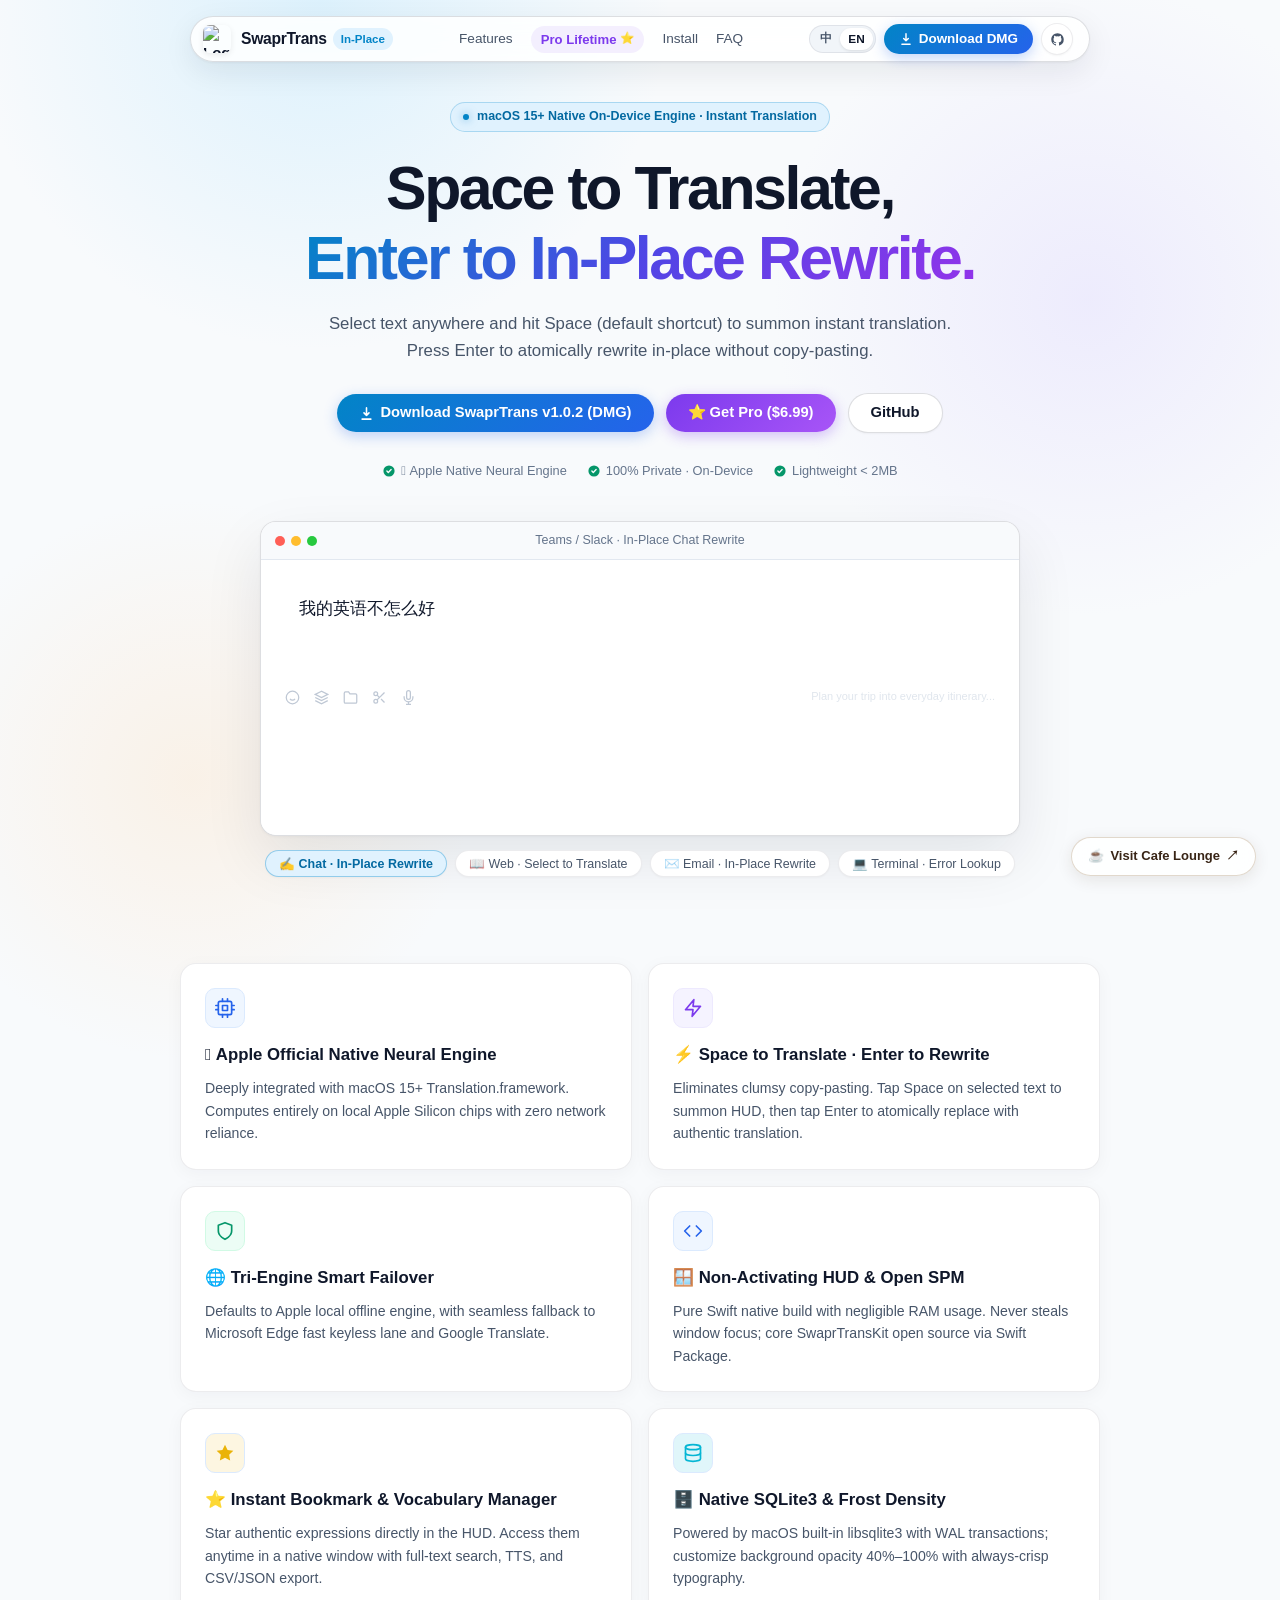
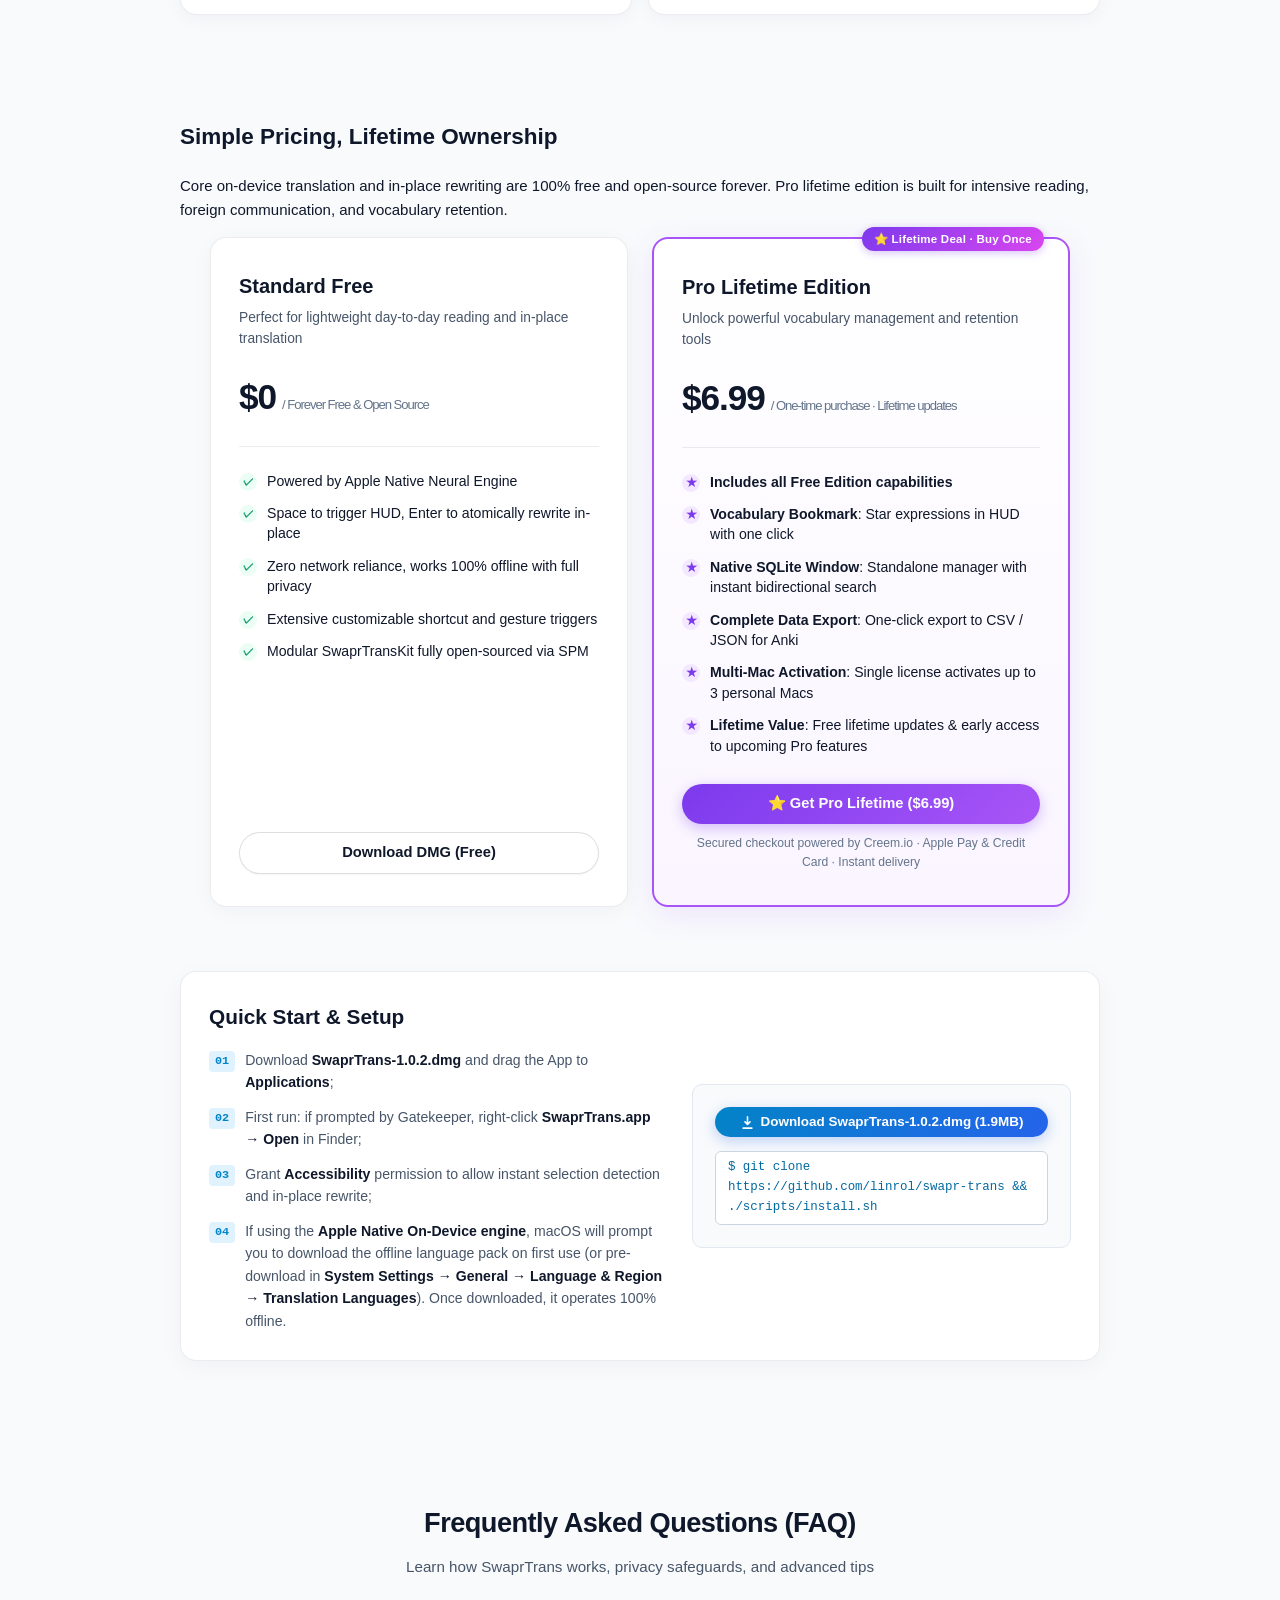
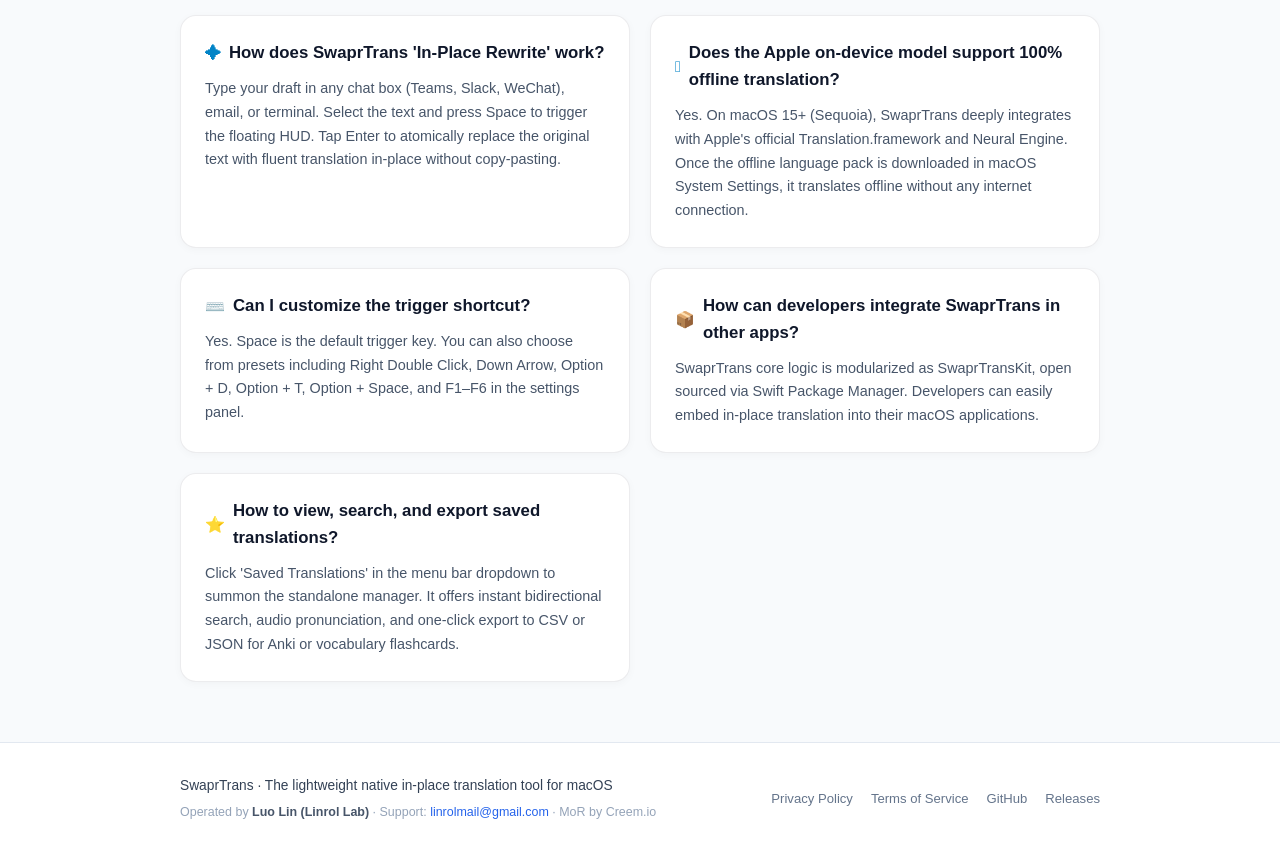
==== docs/index.html @ 71581c17 "style(docs): restore sleek minimalist footer aesthetic and cyber cafe floating pill" ====
<!DOCTYPE html>
<html lang="zh-CN">
  <head>
    <meta charset="utf-8" />
    <meta name="viewport" content="width=device-width, initial-scale=1" />
    <meta name="google-site-verification" content="xTjl_p8wWK-TfLLAKhcov5IKvJ29apF19syW5_i0G4o" />
    <title>SwaprTrans · 选词空格即翻，回车原地覆写 | macOS 极简原生端侧翻译工具</title>
    <meta
      name="description"
      content="SwaprTrans 是一款专为 macOS 打造的极简原生选词瞬译与原地覆写工具。基于 Apple 官方原生端侧模型，零网络依赖，100% 隐私安全，空格唤起轻盈浮窗，回车瞬间原地覆写，彻底告别切屏与反复复制粘贴。"
    />
    <meta
      name="keywords"
      content="macOS翻译, 划词翻译, 原地翻译, 原地覆写, 端侧模型, Apple Neural Engine, 离线翻译, Translation.framework, macOS Sequoia, 菜单栏翻译工具, Swift开源, SwaprTrans, Teams输入框翻译, Slack输入框翻译"
    />
    <meta name="author" content="linrol" />
    <meta name="robots" content="index, follow, max-image-preview:large, max-snippet:-1, max-video-preview:-1" />
    <link rel="canonical" href="https://linrol.eu.org/swapr-trans/" />
    <link rel="alternate" hreflang="zh-CN" href="https://linrol.eu.org/swapr-trans/" />
    <link rel="alternate" hreflang="en" href="https://linrol.eu.org/swapr-trans/" />
    <link rel="alternate" hreflang="x-default" href="https://linrol.eu.org/swapr-trans/" />

    <!-- Open Graph / Facebook -->
    <meta property="og:type" content="website" />
    <meta property="og:url" content="https://linrol.eu.org/swapr-trans/" />
    <meta property="og:site_name" content="SwaprTrans" />
    <meta property="og:locale" content="zh_CN" />
    <meta property="og:locale:alternate" content="en_US" />
    <meta property="og:title" content="SwaprTrans · 选词空格即翻，回车原地覆写" />
    <meta
      property="og:description"
      content="macOS 极简原生选词瞬译与原地覆写工具。基于 Apple 官方端侧神经引擎，空格唤起轻盈浮窗，回车原子级替换原文。"
    />
    <meta property="og:image" content="https://linrol.eu.org/swapr-trans/assets/app-icon.png" />
    <meta property="og:image:width" content="512" />
    <meta property="og:image:height" content="512" />
    <meta property="og:image:alt" content="SwaprTrans macOS App Icon" />

    <!-- Twitter -->
    <meta name="twitter:card" content="summary" />
    <meta name="twitter:title" content="SwaprTrans · 选词空格即翻，回车原地覆写" />
    <meta
      name="twitter:description"
      content="macOS 极简原生选词瞬译与原地覆写工具。基于 Apple 官方端侧神经引擎，空格唤起轻盈浮窗，回车原子级替换原文。"
    />
    <meta name="twitter:image" content="https://linrol.eu.org/swapr-trans/assets/app-icon.png" />

    <!-- Theme & Icons -->
    <meta name="theme-color" content="#f8fafc" />
    <link rel="icon" type="image/png" href="assets/favicon.png" />
    <link rel="apple-touch-icon" href="assets/app-icon.png" />
    <link rel="stylesheet" href="styles.css" />

    <!-- Schema.org JSON-LD (SoftwareApplication + FAQPage) -->
    <script type="application/ld+json">
    {
      "@context": "https://schema.org",
      "@graph": [
        {
          "@type": "SoftwareApplication",
          "name": "SwaprTrans",
          "url": "https://linrol.eu.org/swapr-trans/",
          "operatingSystem": "macOS 14.2+",
          "applicationCategory": "UtilitiesApplication",
          "applicationSubCategory": "Productivity",
          "downloadUrl": "https://github.com/linrol/swapr-trans/releases/latest",
          "offers": {
            "@type": "Offer",
            "price": "0",
            "priceCurrency": "USD"
          },
          "description": "macOS 极简原生选词瞬译与原地覆写工具。基于 Apple 官方原生端侧模型，零网络依赖，100% 隐私安全，空格即刻瞬译，回车原地覆写。",
          "softwareVersion": "1.0.2",
          "license": "https://opensource.org/licenses/MIT",
          "author": {
            "@type": "Person",
            "name": "Luo Lin",
            "url": "https://linrol.eu.org/swapr-trans/"
          }
        },
        {
          "@type": "WebSite",
          "name": "SwaprTrans",
          "url": "https://linrol.eu.org/swapr-trans/",
          "inLanguage": ["zh-CN", "en"]
        },
        {
          "@type": "FAQPage",
          "mainEntity": [
            {
              "@type": "Question",
              "name": "SwaprTrans 的「原地覆写」是如何工作的？",
              "acceptedAnswer": {
                "@type": "Answer",
                "text": "在任意聊天框（Teams/Slack/微信）、邮件或终端中输入文字后，划选文字并敲击空格键（默认触发键）唤起轻量翻译浮窗；确认译文后轻敲回车键，原文瞬间原子级替换为地道译文，光标与上下文完美保持，无需切屏和反复复制粘贴。"
              }
            },
            {
              "@type": "Question",
              "name": "Apple 原生端侧模型是否支持脱网离线翻译？",
              "acceptedAnswer": {
                "@type": "Answer",
                "text": "完全支持。在 macOS 15+ (Sequoia) 系统中，SwaprTrans 深度集成了 Apple 官方 Translation.framework 与 Neural Engine 神经引擎。在系统设置中下载本地离线语言包后，完全断网即可秒速离线推理，100% 隐私安全，机密沟通绝不上云。"
              }
            },
            {
              "@type": "Question",
              "name": "是否支持修改默认快捷键？",
              "acceptedAnswer": {
                "@type": "Answer",
                "text": "支持。默认触发快捷键为空格键（Space），同时在设置面板中预设了右键双击、方向键向下、Option + D、Option + T、Option + Space、F1 ~ F6 等多种高效手势与组合键，用户可按个人习惯自由选择。"
              }
            },
            {
              "@type": "Question",
              "name": "第三方开发者如何集成 SwaprTrans？",
              "acceptedAnswer": {
                "@type": "Answer",
                "text": "SwaprTrans 的核心能力已拆解封装为 SwaprTransKit，作为 Swift Package (SPM) 完全开源。开发者只需在 Package.swift 中引入依赖，即可在自己的 macOS 原生 App 中开箱即用集成划词瞬译与原地覆写能力。"
              }
            }
          ]
        }
      ]
    }
    </script>
  </head>
  <body>
    <div class="ambient" aria-hidden="true"></div>

    <!-- Floating Pill Navbar -->
    <header class="nav-wrap">
      <nav class="nav-pill" aria-label="Main Navigation">
        <a class="brand" href="#top" aria-label="SwaprTrans">
          <img src="assets/app-icon.svg" width="28" height="28" alt="Logo" />
          <span class="brand-text">
            <span class="brand-title">SwaprTrans</span>
            <span class="brand-badge" data-i18n="brandBadge">原地瞬译</span>
          </span>
        </a>

        <div class="nav-links">
          <a href="#features" data-i18n="navFeatures">特性</a>
          <a href="#pricing" class="nav-link-pro">
            <span data-i18n="navPro">Pro 终身版</span>
            <span class="pro-tag">⭐️</span>
          </a>
          <a href="#install" data-i18n="navInstall">安装</a>
          <a href="#faq" data-i18n="navFaq">常见问题</a>
        </div>

        <div class="nav-actions">
          <div class="lang-switch" role="group" aria-label="Language">
            <button type="button" data-set-lang="zh" aria-pressed="true">中</button>
            <button type="button" data-set-lang="en" aria-pressed="false">EN</button>
          </div>

          <a
            class="btn btn-primary"
            href="https://github.com/linrol/swapr-trans/releases/download/v1.0.2/SwaprTrans-1.0.2.dmg"
          >
            <svg width="14" height="14" viewBox="0 0 24 24" fill="none" stroke="currentColor" stroke-width="2.5" stroke-linecap="round" stroke-linejoin="round">
              <path d="M12 3v12m0 0-4-4m4 4 4-4M5 21h14" />
            </svg>
            <span data-i18n="ctaDownload">下载 DMG</span>
          </a>

          <a
            class="btn btn-icon"
            href="https://github.com/linrol/swapr-trans"
            target="_blank"
            rel="noopener noreferrer"
            aria-label="GitHub"
          >
            <svg width="15" height="15" viewBox="0 0 24 24" fill="currentColor">
              <path d="M12 2C6.477 2 2 6.484 2 12.017c0 4.425 2.865 8.18 6.839 9.504.5.092.682-.217.682-.483 0-.237-.008-.868-.013-1.703-2.782.605-3.369-1.343-3.369-1.343-.454-1.158-1.11-1.466-1.11-1.466-.908-.62.069-.608.069-.608 1.003.07 1.531 1.032 1.531 1.032.892 1.53 2.341 1.088 2.91.832.092-.647.35-1.088.636-1.338-2.22-.253-4.555-1.113-4.555-4.951 0-1.093.39-1.988 1.029-2.688-.103-.253-.446-1.272.098-2.65 0 0 .84-.27 2.75 1.026A9.564 9.564 0 0 1 12 6.844a9.59 9.59 0 0 1 2.504.337c1.909-1.296 2.747-1.027 2.747-1.027.546 1.379.202 2.398.1 2.651.64.7 1.028 1.595 1.028 2.688 0 3.848-2.339 4.695-4.566 4.943.359.309.678.92.678 1.855 0 1.338-.012 2.419-.012 2.747 0 .268.18.58.688.482A10.02 10.02 0 0 0 22 12.017C22 6.484 17.523 2 12 2z" />
            </svg>
          </a>
        </div>
      </nav>
    </header>

    <main id="main">
      <!-- Hero Section -->
      <section id="top" class="hero">
        <div class="container">
          <div class="eyebrow-pill">
            <span class="dot"></span>
            <span data-i18n="eyebrow">macOS 15+ 官方端侧驱动 · 选词瞬译</span>
          </div>

          <h1>
            <span data-i18n="heroTitle1">选词空格即翻，</span><br />
            <span class="gradient" data-i18n="heroTitle2">回车原地覆写。</span>
          </h1>

          <p class="hero-sub" data-i18n="heroSub">
            在任意聊天框、浏览器或输入区域中划选文字，敲击空格键（默认触发键）瞬起轻盈浮窗；按下回车键，原文原子级蜕变为地道译文！
          </p>

          <div class="hero-actions">
            <a
              class="btn btn-primary"
              href="https://github.com/linrol/swapr-trans/releases/download/v1.0.2/SwaprTrans-1.0.2.dmg"
            >
              <svg width="15" height="15" viewBox="0 0 24 24" fill="none" stroke="currentColor" stroke-width="2.5" stroke-linecap="round" stroke-linejoin="round">
                <path d="M12 3v12m0 0-4-4m4 4 4-4M5 21h14" />
              </svg>
              <span data-i18n="ctaDownloadHero">下载 SwaprTrans v1.0.2 (DMG)</span>
            </a>
            <a
              class="btn btn-pro"
              href="https://www.creem.io/payment/prod_4DbzRAS3zGQqIxCufT244M"
              target="_blank"
              rel="noopener noreferrer"
            >
              <span data-i18n="ctaPro">⭐️ 获取 Pro 终身版 ($6.99)</span>
            </a>
            <a
              class="btn btn-secondary"
              href="https://github.com/linrol/swapr-trans"
              target="_blank"
              rel="noopener noreferrer"
            >
              GitHub
            </a>
          </div>

          <div class="hero-meta">
            <span>
              <svg width="14" height="14" viewBox="0 0 20 20" fill="currentColor">
                <path fill-rule="evenodd" d="M10 18a8 8 0 100-16 8 8 0 000 16zm3.707-9.293a1 1 0 00-1.414-1.414L9 10.586 7.707 9.293a1 1 0 00-1.414 1.414l2 2a1 1 0 001.414 0l4-4z" clip-rule="evenodd" />
              </svg>
              <span data-i18n="metaChip"> Apple 原生神经引擎</span>
            </span>
            <span>
              <svg width="14" height="14" viewBox="0 0 20 20" fill="currentColor">
                <path fill-rule="evenodd" d="M10 18a8 8 0 100-16 8 8 0 000 16zm3.707-9.293a1 1 0 00-1.414-1.414L9 10.586 7.707 9.293a1 1 0 00-1.414 1.414l2 2a1 1 0 001.414 0l4-4z" clip-rule="evenodd" />
              </svg>
              <span data-i18n="metaPrivacy">100% 隐私·不上云</span>
            </span>
            <span>
              <svg width="14" height="14" viewBox="0 0 20 20" fill="currentColor">
                <path fill-rule="evenodd" d="M10 18a8 8 0 100-16 8 8 0 000 16zm3.707-9.293a1 1 0 00-1.414-1.414L9 10.586 7.707 9.293a1 1 0 00-1.414 1.414l2 2a1 1 0 001.414 0l4-4z" clip-rule="evenodd" />
              </svg>
              <span data-i18n="metaWeight">轻量 &lt; 2MB</span>
            </span>
          </div>

          <!-- Interactive macOS Live Demo Box -->
          <div id="demo-card" class="demo-card theme-chat">
            <div class="demo-bar">
              <div class="demo-dots">
                <span class="demo-dot red"></span>
                <span class="demo-dot yellow"></span>
                <span class="demo-dot green"></span>
              </div>
              <div class="demo-title" id="demo-bar-title-wrap">
                <span id="demo-window-title" data-i18n="demoTitle">Teams / Slack · 输入框原地覆写体验</span>
              </div>
              <!-- Safari Address Bar (visible in browser mode) -->
              <div class="demo-browser-bar" id="demo-browser-bar" style="display: none;">
                <svg width="12" height="12" viewBox="0 0 24 24" fill="none" stroke="currentColor" stroke-width="2.5"><rect x="3" y="11" width="18" height="11" rx="2" ry="2"></rect><path d="M7 11V7a5 5 0 0 1 10 0v4"></path></svg>
                <span id="browser-url-text">developer.apple.com/documentation/translation</span>
              </div>
            </div>
            <div class="demo-body" id="demo-body">
              <div class="input-surface" id="input-surface">
                <span id="terminal-prompt" class="terminal-prompt" style="display: none;">linrol@iMac ~ % </span>
                <span id="text-stream" class="text-stream">我的英语不怎么好</span><span class="caret" id="demo-caret"></span>
              </div>

              <!-- Editor bottom toolbar mimic (chat & email mode) -->
              <div class="editor-fake-toolbar" id="editor-fake-toolbar">
                <svg viewBox="0 0 24 24" fill="none" stroke="currentColor" stroke-width="2"><circle cx="12" cy="12" r="10"></circle><path d="M8 14s1.5 2 4 2 4-2 4-2"></path><line x1="9" y1="9" x2="9.01" y2="9"></line><line x1="15" y1="9" x2="15.01" y2="9"></line></svg>
                <svg viewBox="0 0 24 24" fill="none" stroke="currentColor" stroke-width="2"><polygon points="12 2 2 7 12 12 22 7 12 2"></polygon><polyline points="2 17 12 22 22 17"></polyline><polyline points="2 12 12 17 22 12"></polyline></svg>
                <svg viewBox="0 0 24 24" fill="none" stroke="currentColor" stroke-width="2"><path d="M22 19a2 2 0 0 1-2 2H4a2 2 0 0 1-2-2V5a2 2 0 0 1 2-2h5l2 3h9a2 2 0 0 1 2 2z"></path></svg>
                <svg viewBox="0 0 24 24" fill="none" stroke="currentColor" stroke-width="2"><circle cx="6" cy="6" r="3"></circle><circle cx="6" cy="18" r="3"></circle><line x1="20" y1="4" x2="8.12" y2="15.88"></line><line x1="14.47" y1="14.48" x2="20" y2="20"></line><line x1="8.12" y1="8.12" x2="12" y2="12"></line></svg>
                <svg viewBox="0 0 24 24" fill="none" stroke="currentColor" stroke-width="2"><path d="M12 1a3 3 0 0 0-3 3v8a3 3 0 0 0 6 0V4a3 3 0 0 0-3-3z"></path><path d="M19 10v2a7 7 0 0 1-14 0v-2"></path><line x1="12" y1="19" x2="12" y2="23"></line><line x1="8" y1="23" x2="16" y2="23"></line></svg>
                <span data-i18n="editorPlaceholder" style="font-size: 11px; margin-left: auto; color: #cbd5e1;">把想去的地方排进每天的行程...</span>
              </div>

              <!-- Terminal bottom status bar (terminal mode) -->
              <div class="terminal-fake-statusbar" id="terminal-fake-statusbar" style="display: none;">
                <span>zsh 5.9 (x86_64 / arm64)</span>
                <span style="margin-left: auto;">UTF-8 · macOS</span>
              </div>

              <!-- Real Pixel-Matched SwaprTrans HUD -->
              <div id="swapr-hud" class="swapr-hud">
                <div class="hud-header">
                  <div class="hud-direction-pill">
                    <svg class="hud-book-icon" viewBox="0 0 24 24" fill="currentColor">
                      <path d="M4 19.5v-15A2.5 2.5 0 0 1 6.5 2H20v20H6.5a2.5 2.5 0 0 1-2.5-2.5Z"></path>
                      <path d="M6 6h10M6 10h10" stroke="#fff" stroke-width="1.5"></path>
                    </svg>
                    <span id="hud-dir-text">ZH → EN</span>
                    <svg class="hud-swap-arrows" viewBox="0 0 24 24" fill="none" stroke="currentColor" stroke-width="2.5">
                      <path d="m7 16-4-4m0 0 4-4m-4 4h18m-4 4 4-4m0 0-4-4"></path>
                    </svg>
                  </div>

                  <div class="hud-header-right">
                    <button class="hud-icon-btn hud-star-btn" type="button" title="Bookmark / Favorite" id="hud-star-btn" style="color: #eab308;">
                      <svg width="12" height="12" viewBox="0 0 24 24" fill="currentColor">
                        <path d="M12 2l3.09 6.26L22 9.27l-5 4.87 1.18 6.88L12 17.77l-6.18 3.25L7 14.14 2 9.27l6.91-1.01L12 2z"></path>
                      </svg>
                    </button>
                    <button class="hud-icon-btn" type="button" title="Pronounce">
                      <svg width="12" height="12" viewBox="0 0 24 24" fill="none" stroke="currentColor" stroke-width="2">
                        <polygon points="11 5 6 9 2 9 2 15 6 15 11 19 11 5"></polygon>
                        <path d="M15.54 8.46a5 5 0 0 1 0 7.07"></path>
                      </svg>
                    </button>
                    <span id="hud-provider-tag" class="hud-provider-tag">Microsoft (Edge)</span>
                    <button class="hud-icon-btn" type="button" title="Close">
                      <svg width="10" height="10" viewBox="0 0 24 24" fill="none" stroke="currentColor" stroke-width="2.5">
                        <line x1="18" y1="6" x2="6" y2="18"></line>
                        <line x1="6" y1="6" x2="18" y2="18"></line>
                      </svg>
                    </button>
                  </div>
                </div>

                <div class="hud-body">
                  <div id="hud-orig-text" class="hud-orig-text">我的英语不怎么好</div>
                  <div class="hud-divider"></div>
                  <div id="hud-trans-text" class="hud-trans-text">My English isn't very good</div>
                </div>

                <div class="hud-actions">
                  <button id="hud-replace-btn" class="hud-btn hud-btn-replace" type="button">
                    <svg width="11" height="11" viewBox="0 0 24 24" fill="none" stroke="currentColor" stroke-width="2.2">
                      <polyline points="23 4 23 10 17 10"></polyline>
                      <path d="M20.49 15a9 9 0 1 1-2.12-9.36L23 10"></path>
                    </svg>
                    <span>Replace</span>
                  </button>
                  <button id="hud-copy-btn" class="hud-btn hud-btn-copy" type="button">
                    <svg width="11" height="11" viewBox="0 0 24 24" fill="none" stroke="currentColor" stroke-width="2.2">
                      <rect x="9" y="9" width="13" height="13" rx="2" ry="2"></rect>
                      <path d="M5 15H4a2 2 0 0 1-2-2V4a2 2 0 0 1 2-2h9a2 2 0 0 1 2 2v1"></path>
                    </svg>
                    <span id="hud-copy-label">Copy</span>
                  </button>
                </div>
              </div>
            </div>
          </div>

          <!-- Interactive Pills -->
          <div class="demo-pills">
            <button type="button" class="demo-pill active" data-i18n="pill1">✍️ 输入框 · 原地覆写</button>
            <button type="button" class="demo-pill" data-i18n="pill2">📖 网页 · 划词即翻</button>
            <button type="button" class="demo-pill" data-i18n="pill3">✉️ 商务邮件 · 覆写</button>
            <button type="button" class="demo-pill" data-i18n="pill4">💻 技术文档 · 查词</button>
          </div>
        </div>
      </section>

      <!-- Compact Bento Grid Features -->
      <section id="features" class="features-section">
        <div class="container">
          <div class="bento-grid">
            <div class="bento-card">
              <div class="bento-card-icon">
                <svg width="20" height="20" viewBox="0 0 24 24" fill="none" stroke="currentColor" stroke-width="2" stroke-linecap="round" stroke-linejoin="round">
                  <rect x="4" y="4" width="16" height="16" rx="2" />
                  <rect x="9" y="9" width="6" height="6" />
                  <path d="M9 1v3M15 1v3M9 20v3M15 20v3M20 9h3M20 14h3M1 9h3M1 14h3" />
                </svg>
              </div>
              <h3 data-i18n="feat1Title"> Apple 官方原生端侧模型</h3>
              <p data-i18n="feat1Desc">
                深度集成 macOS 15+ Translation.framework。纯芯片本地神经引擎离线运算，零网络依赖，商业机密与私密沟通 100% 安全。
              </p>
            </div>

            <div class="bento-card">
              <div class="bento-card-icon purple">
                <svg width="20" height="20" viewBox="0 0 24 24" fill="none" stroke="currentColor" stroke-width="2" stroke-linecap="round" stroke-linejoin="round">
                  <path d="M13 2L3 14h9l-1 8 10-12h-9l1-8z"/>
                </svg>
              </div>
              <h3 data-i18n="feat2Title">⚡️ 空格瞬译 · 回车「原地覆写」</h3>
              <p data-i18n="feat2Desc">
                消灭多余的鼠标操作与复制粘贴。划选后按空格唤起轻盈浮窗，敲击回车直接替换为地道译文，光标与上下文丝滑保持。
              </p>
            </div>

            <div class="bento-card">
              <div class="bento-card-icon emerald">
                <svg width="20" height="20" viewBox="0 0 24 24" fill="none" stroke="currentColor" stroke-width="2" stroke-linecap="round" stroke-linejoin="round">
                  <path d="M12 22s8-4 8-10V5l-8-3-8 3v7c0 6 8 10 8 10z"/>
                </svg>
              </div>
              <h3 data-i18n="feat3Title">🌐 三引擎智能容灾与自适应</h3>
              <p data-i18n="feat3Desc">
                默认 Apple 本地端侧推理；辅以 Microsoft Edge 极速免 Key 通道与 Google Translate 自动无感平滑兜底。
              </p>
            </div>

            <div class="bento-card">
              <div class="bento-card-icon">
                <svg width="20" height="20" viewBox="0 0 24 24" fill="none" stroke="currentColor" stroke-width="2" stroke-linecap="round" stroke-linejoin="round">
                  <polyline points="16 18 22 12 16 6"></polyline>
                  <polyline points="8 6 2 12 8 18"></polyline>
                </svg>
              </div>
              <h3 data-i18n="feat4Title">🪟 焦点无损与开源 SwaprTransKit</h3>
              <p data-i18n="feat4Desc">
                纯 Swift 原生打造，常驻内存微量。浮窗绝不夺取焦点；核心 SwaprTransKit 作为 Swift Package 完全开源开放。
              </p>
            </div>

            <div class="bento-card">
              <div class="bento-card-icon" style="color: #eab308; background: rgba(234, 179, 8, 0.12);">
                <svg width="20" height="20" viewBox="0 0 24 24" fill="currentColor">
                  <path d="M12 2l3.09 6.26L22 9.27l-5 4.87 1.18 6.88L12 17.77l-6.18 3.25L7 14.14 2 9.27l6.91-1.01L12 2z"></path>
                </svg>
              </div>
              <h3 data-i18n="feat5Title">⭐ 随手收藏与独立生词本</h3>
              <p data-i18n="feat5Desc">
                遇到地道用法或生词随手点星收藏。拥有独立原生管理窗口，支持实时双向模糊检索、朗读与一键导出 CSV / JSON。
              </p>
            </div>

            <div class="bento-card">
              <div class="bento-card-icon" style="color: #06b6d4; background: rgba(6, 182, 212, 0.12);">
                <svg width="20" height="20" viewBox="0 0 24 24" fill="none" stroke="currentColor" stroke-width="2" stroke-linecap="round" stroke-linejoin="round">
                  <ellipse cx="12" cy="5" rx="9" ry="3"></ellipse>
                  <path d="M21 12c0 1.66-4 3-9 3s-9-1.34-9-3"></path>
                  <path d="M3 5v14c0 1.66 4 3 9 3s9-1.34 9-3V5"></path>
                </svg>
              </div>
              <h3 data-i18n="feat6Title">🗄️ 系统原生 SQLite3 存储</h3>
              <p data-i18n="feat6Desc">
                基于 macOS 内置 libsqlite3 驱动，WAL 事务模式，零额外三方包依赖；透明度 40%~100% 自由调节，文字始终锐利。
              </p>
            </div>
          </div>
        </div>
      </section>

      <!-- Pricing & Edition Comparison -->
      <section id="pricing" class="pricing-section">
        <div class="container">
          <div class="section-header">
            <h2 class="section-title" data-i18n="pricingTitle">灵活选择，永久买断</h2>
            <p class="section-sub" data-i18n="pricingSub">
              基础端侧瞬译与原地覆写能力 100% 永久免费开源；Pro 终身版专为重度阅读、外语交流与生词知识沉淀设计。
            </p>
          </div>

          <div class="pricing-grid">
            <!-- Free Edition Card -->
            <div class="pricing-card">
              <div class="pricing-header">
                <h3 class="pricing-title">
                  <span data-i18n="freeTitle">Standard 免费版</span>
                </h3>
                <p class="pricing-desc" data-i18n="freeDesc">适合日常轻量翻译、网页阅读与聊天输入原地覆写</p>
              </div>

              <div class="pricing-price-box">
                <div class="pricing-price">
                  $0
                  <span class="pricing-price-sub" data-i18n="freePriceSub">/ 永久免费开源</span>
                </div>
              </div>

              <ul class="pricing-features">
                <li class="pricing-feature-item">
                  <span class="pricing-check">✓</span>
                  <span data-i18n="freeF1">Apple 官方原生端侧模型深度驱动</span>
                </li>
                <li class="pricing-feature-item">
                  <span class="pricing-check">✓</span>
                  <span data-i18n="freeF2">选词空格瞬起浮窗，回车原子级原地覆写</span>
                </li>
                <li class="pricing-feature-item">
                  <span class="pricing-check">✓</span>
                  <span data-i18n="freeF3">零网络依赖，纯本地断网可用，100% 隐私安全</span>
                </li>
                <li class="pricing-feature-item">
                  <span class="pricing-check">✓</span>
                  <span data-i18n="freeF4">自定义丰富触发快捷键与手势预设</span>
                </li>
                <li class="pricing-feature-item">
                  <span class="pricing-check">✓</span>
                  <span data-i18n="freeF5">核心 SwaprTransKit 作为 Swift Package 完全开源</span>
                </li>
              </ul>

              <a
                class="btn btn-secondary"
                href="https://github.com/linrol/swapr-trans/releases/download/v1.0.2/SwaprTrans-1.0.2.dmg"
                data-i18n="freeBtn"
              >
                免费下载 DMG
              </a>
            </div>

            <!-- Pro Edition Card -->
            <div class="pricing-card featured">
              <div class="pricing-tag" data-i18n="proBadge">⭐️ 终身尊享 · 一次买断</div>

              <div class="pricing-header">
                <h3 class="pricing-title">
                  <span data-i18n="proTitle">Pro 终身尊享版</span>
                </h3>
                <p class="pricing-desc" data-i18n="proDesc">为知识管理与外语进阶打造，沉淀属于你的双语生词库</p>
              </div>

              <div class="pricing-price-box">
                <div class="pricing-price">
                  $6.99
                  <span class="pricing-price-sub" data-i18n="proPriceSub">/ 一次买断 · 永久使用</span>
                </div>
              </div>

              <ul class="pricing-features">
                <li class="pricing-feature-item">
                  <span class="pricing-check pro-check">★</span>
                  <span data-i18n="proF0" data-html="true"><strong>包含免费版全部核心能力</strong></span>
                </li>
                <li class="pricing-feature-item">
                  <span class="pricing-check pro-check">★</span>
                  <span data-i18n="proF1" data-html="true"><strong>生词收藏本</strong>：浮窗随手点星收藏地道词句</span>
                </li>
                <li class="pricing-feature-item">
                  <span class="pricing-check pro-check">★</span>
                  <span data-i18n="proF2" data-html="true"><strong>原生管理窗口</strong>：独立 SQLite 本地管理，双向毫秒级检索</span>
                </li>
                <li class="pricing-feature-item">
                  <span class="pricing-check pro-check">★</span>
                  <span data-i18n="proF3" data-html="true"><strong>完整数据导出</strong>：一键导出 CSV / JSON，无缝导入 Anki / 欧路</span>
                </li>
                <li class="pricing-feature-item">
                  <span class="pricing-check pro-check">★</span>
                  <span data-i18n="proF4" data-html="true"><strong>多机激活</strong>：单激活码支持多达 3 台个人 Mac 设备</span>
                </li>
                <li class="pricing-feature-item">
                  <span class="pricing-check pro-check">★</span>
                  <span data-i18n="proF5" data-html="true"><strong>终身权益</strong>：永久免费版本更新与后续专属 Pro 新特性</span>
                </li>
              </ul>

              <a
                class="btn btn-pro"
                href="https://www.creem.io/payment/prod_4DbzRAS3zGQqIxCufT244M"
                target="_blank"
                rel="noopener noreferrer"
                data-i18n="proBtn"
              >
                ⭐️ 立即升级 Pro 终身版 ($6.99)
              </a>
              <div class="pricing-note" data-i18n="proNote">由 Creem.io 提供安全结账 · 支持 Apple Pay & 信用卡 · 即刻自动发码</div>
            </div>
          </div>
        </div>
      </section>

      <!-- Compact Installation & Setup -->
      <section id="install" class="install-section">
        <div class="container">
          <div class="install-box">
            <div>
              <h2 style="font-size: 1.3rem; margin: 0 0 16px;" data-i18n="installTitle">快速安装与授权</h2>
              <ul class="install-steps">
                <li class="install-step">
                  <span class="install-step-num">01</span>
                  <span data-i18n="installStep1" data-html="true">下载 <strong>SwaprTrans-1.0.2.dmg</strong> 并将 App 拖拽至 <strong>Applications</strong>；</span>
                </li>
                <li class="install-step">
                  <span class="install-step-num">02</span>
                  <span data-i18n="installStep2" data-html="true">首次打开：若遇 Gatekeeper 提示，在访达中<strong>右键点击 App → 点击「打开」</strong>；</span>
                </li>
                <li class="install-step">
                  <span class="install-step-num">03</span>
                  <span data-i18n="installStep3" data-html="true">按系统提示授予<strong>「辅助功能」(Accessibility)</strong> 权限，即刻开启选词原地覆写体验；</span>
                </li>
                <li class="install-step">
                  <span class="install-step-num">04</span>
                  <span data-i18n="installStep4" data-html="true">若使用 <strong>Apple 原生端侧模型</strong>，系统首次使用会提示下载离线语言包（亦可在 <strong>系统设置 → 通用 → 语言与地区 → 翻译语言</strong> 提前下载），完成后即可完全脱网离线运行。</span>
                </li>
              </ul>
            </div>

            <div class="install-cta-side">
              <a
                class="btn btn-primary"
                href="https://github.com/linrol/swapr-trans/releases/download/v1.0.2/SwaprTrans-1.0.2.dmg"
              >
                <svg width="15" height="15" viewBox="0 0 24 24" fill="none" stroke="currentColor" stroke-width="2.5" stroke-linecap="round" stroke-linejoin="round">
                  <path d="M12 3v12m0 0-4-4m4 4 4-4M5 21h14" />
                </svg>
                <span data-i18n="btnDownloadBox">下载 SwaprTrans-1.0.2.dmg (1.9MB)</span>
              </a>

              <div class="code-pill">
                $ git clone https://github.com/linrol/swapr-trans &amp;&amp; ./scripts/install.sh
              </div>
            </div>
          </div>
        </div>
      </section>

      <!-- FAQ Section (SEO Structured Content & User Guidance) -->
      <section id="faq" class="faq-section">
        <div class="container">
          <h2 class="faq-title" data-i18n="faqTitle">常见问题解答 (FAQ)</h2>
          <p class="faq-sub" data-i18n="faqSub">了解 SwaprTrans 的工作原理、隐私安全保障与核心用法</p>
          <div class="faq-grid">
            <article class="faq-card">
              <h3 class="faq-q">
                <span class="faq-q-icon">✦</span>
                <span data-i18n="faqQ1">SwaprTrans 的「原地覆写」是如何工作的？</span>
              </h3>
              <p class="faq-a" data-i18n="faqA1">在任意聊天框（Teams/Slack/微信）、邮件或终端中输入文字后，划选文字敲击空格键（默认触发键）唤起轻量翻译浮窗；确认译文后轻敲回车键，原文瞬间原子级替换为地道译文，光标与上下文完美保持，无需切屏和反复复制粘贴。</p>
            </article>

            <article class="faq-card">
              <h3 class="faq-q">
                <span class="faq-q-icon"></span>
                <span data-i18n="faqQ2">Apple 原生端侧模型是否支持脱网离线翻译？</span>
              </h3>
              <p class="faq-a" data-i18n="faqA2">完全支持。在 macOS 15+ (Sequoia) 系统中，SwaprTrans 深度集成了 Apple 官方 Translation.framework 与 Neural Engine 神经引擎。在系统设置中下载本地离线语言包后，完全断网即可秒速离线推理，100% 隐私安全，机密沟通绝不上云。</p>
            </article>

            <article class="faq-card">
              <h3 class="faq-q">
                <span class="faq-q-icon">⌨️</span>
                <span data-i18n="faqQ3">是否支持修改默认快捷键？</span>
              </h3>
              <p class="faq-a" data-i18n="faqA3">支持。默认触发快捷键为空格键（Space），同时在设置面板中预设了右键双击、方向键向下、Option + D、Option + T、Option + Space、F1 ~ F6 等多种高效手势与组合键，用户可按个人习惯自由选择。</p>
            </article>

            <article class="faq-card">
              <h3 class="faq-q">
                <span class="faq-q-icon">📦</span>
                <span data-i18n="faqQ4">第三方开发者如何集成 SwaprTrans？</span>
              </h3>
              <p class="faq-a" data-i18n="faqA4">SwaprTrans 的核心能力已拆解封装为 SwaprTransKit，作为 Swift Package (SPM) 完全开源。开发者只需在 Package.swift 中引入依赖，即可在自己的 macOS 原生 App 中开箱即用集成划词瞬译与原地覆写能力。</p>
            </article>

            <article class="faq-card">
              <h3 class="faq-q">
                <span class="faq-q-icon">⭐</span>
                <span data-i18n="faqQ5">收藏的生词如何查看、搜索与导出？</span>
              </h3>
              <p class="faq-a" data-i18n="faqA5">在菜单栏下拉面板中点击「Saved Translations」即可唤起独立的生词管理窗口。支持对原文与译文进行实时模糊检索、原声发音朗读，并支持一键导出为标准的 CSV 或 JSON 格式，方便无缝同步至 Anki、欧路词典等外部学习工具。</p>
            </article>
          </div>
        </div>
      </section>
    </main>

    <!-- Sleek Minimalist Footer -->
    <footer class="site-footer">
      <div class="container footer-inner">
        <div class="footer-left">
          <p class="footer-brand" data-i18n="footerText">SwaprTrans · 专为 macOS 打造的极简原生选词瞬译与原地覆写工具</p>
          <p class="footer-legal">
            Operated by <strong>Luo Lin (Linrol Lab)</strong> · Support: <a href="mailto:linrolmail@gmail.com">linrolmail@gmail.com</a> · MoR by Creem.io
          </p>
        </div>
        <div class="footer-links">
          <a href="privacy.html" data-i18n="footerPrivacy">Privacy Policy</a>
          <a href="terms.html" data-i18n="footerTerms">Terms of Service</a>
          <a href="https://github.com/linrol/swapr-trans" target="_blank" rel="noopener noreferrer">GitHub</a>
          <a href="https://github.com/linrol/swapr-trans/releases" target="_blank" rel="noopener noreferrer">Releases</a>
        </div>
      </div>
    </footer>

    <!-- 右下角常驻：穿透到开发者赛博咖啡馆 -->
    <a href="/" target="_blank" class="cyber-cafe-portal" title="穿透到开发者主页 · 赛博手冲咖啡馆">
      <span>☕</span> <span data-i18n="portalText">来吧台喝杯咖啡</span> <span>↗</span>
    </a>

    <script src="app.js"></script>
    <!-- Cloudflare Web Analytics --><script type='module' src='https://static.cloudflareinsights.com/beacon.min.js' data-cf-beacon='{"token": "860d07b4a6254a209fe47aec28f9cf0a"}'></script><!-- End Cloudflare Web Analytics -->
  </body>
</html>
---- docs/styles.css ----
:root {
  --bg: #f8fafc;
  --bg-elevated: rgba(255, 255, 255, 0.9);
  --bg-card: #ffffff;
  --bg-card-hover: #ffffff;
  --border: rgba(15, 23, 42, 0.08);
  --border-strong: rgba(15, 23, 42, 0.14);
  --border-accent: rgba(37, 99, 235, 0.35);
  --text: #0f172a;
  --text-muted: #475569;
  --text-dim: #64748b;
  --primary: #0284c7;
  --primary-hover: #0369a1;
  --accent: #6366f1;
  --emerald: #059669;
  --radius-xs: 6px;
  --radius-sm: 10px;
  --radius: 16px;
  --radius-lg: 24px;
  --ease: cubic-bezier(0.16, 1, 0.3, 1);
  --font-sans: -apple-system, BlinkMacSystemFont, "SF Pro Text", "SF Pro Display", "PingFang SC", "Hiragino Sans GB", "Segoe UI", Roboto, Helvetica, Arial, sans-serif;
  --font-mono: ui-monospace, SFMono-Regular, "SF Mono", Menlo, Monaco, Consolas, monospace;
  color-scheme: light;
}

*, *::before, *::after {
  box-sizing: border-box;
}

html {
  scroll-behavior: smooth;
  scroll-padding-top: 90px;
}

body {
  margin: 0;
  min-height: 100dvh;
  font-family: var(--font-sans);
  font-size: 15px;
  line-height: 1.6;
  color: var(--text);
  background-color: var(--bg);
  overflow-x: hidden;
  -webkit-font-smoothing: antialiased;
  text-rendering: optimizeLegibility;
}

/* Luminous Ambient Glow (Hardware Accelerated, Zero-Blur Gradient) */
.ambient {
  position: absolute;
  top: 0;
  left: 0;
  right: 0;
  height: 1200px;
  pointer-events: none;
  z-index: 0;
  overflow: hidden;
  background:
    radial-gradient(circle 500px at 25% 0%, rgba(186, 230, 253, 0.45) 0%, transparent 70%),
    radial-gradient(circle 450px at 85% 25%, rgba(221, 214, 254, 0.4) 0%, transparent 70%),
    radial-gradient(circle 400px at 15% 65%, rgba(254, 215, 170, 0.25) 0%, transparent 70%);
}

.container {
  width: 100%;
  max-width: 960px;
  margin: 0 auto;
  padding: 0 20px;
  position: relative;
  z-index: 1;
}

/* Floating Pill Navbar */
.nav-wrap {
  position: sticky;
  top: 16px;
  z-index: 100;
  display: flex;
  justify-content: center;
  padding: 0 16px;
}

.nav-pill {
  display: flex;
  align-items: center;
  justify-content: space-between;
  gap: 16px;
  padding: 6px 14px 6px 12px;
  background: rgba(255, 255, 255, 0.88);
  backdrop-filter: blur(20px) saturate(180%);
  -webkit-backdrop-filter: blur(20px) saturate(180%);
  border: 1px solid var(--border-strong);
  border-radius: 9999px;
  box-shadow: 0 10px 30px rgba(15, 23, 42, 0.08), 0 1px 3px rgba(15, 23, 42, 0.05);
  max-width: 900px;
  width: 100%;
}

.brand {
  display: flex;
  align-items: center;
  gap: 10px;
  text-decoration: none;
  color: var(--text);
  font-weight: 700;
  flex-shrink: 0;
}

.brand img {
  border-radius: 7px;
  box-shadow: 0 2px 6px rgba(0, 0, 0, 0.08);
}

.brand-text {
  display: flex;
  align-items: center;
  gap: 6px;
}

.brand-title {
  font-size: 0.98rem;
  letter-spacing: -0.02em;
  color: #0f172a;
  white-space: nowrap;
}

.brand-badge {
  font-size: 0.72rem;
  color: #0284c7;
  background: #e0f2fe;
  padding: 2px 8px;
  border-radius: 9999px;
  font-weight: 600;
  white-space: nowrap;
}

.nav-links {
  display: flex;
  align-items: center;
  gap: 18px;
  white-space: nowrap;
}

.nav-links a {
  font-size: 0.85rem;
  font-weight: 500;
  color: var(--text-muted);
  text-decoration: none;
  white-space: nowrap;
  transition: color 150ms var(--ease);
}

.nav-links a:hover {
  color: var(--text);
}

.nav-links .nav-link-pro {
  color: #7c3aed;
  font-weight: 600;
  display: inline-flex;
  align-items: center;
  gap: 4px;
  background: rgba(124, 58, 237, 0.08);
  padding: 3px 10px;
  border-radius: 9999px;
  font-size: 0.82rem;
  transition: all 150ms var(--ease);
}

.nav-links .nav-link-pro:hover {
  background: rgba(124, 58, 237, 0.16);
  color: #6d28d9;
}

.nav-links .nav-link-pro .pro-tag {
  font-size: 0.72rem;
  line-height: 1;
}

.nav-actions {
  display: flex;
  align-items: center;
  gap: 8px;
  flex-shrink: 0;
  padding-right: 2px;
}

/* Language Toggle Switch */
.lang-switch {
  display: flex;
  background: #f1f5f9;
  border: 1px solid var(--border);
  border-radius: 9999px;
  padding: 2px;
}

.lang-switch button {
  background: transparent;
  border: none;
  padding: 3px 8px;
  font-size: 0.74rem;
  font-weight: 600;
  color: var(--text-muted);
  border-radius: 9999px;
  cursor: pointer;
  transition: all 150ms var(--ease);
}

.lang-switch button[aria-pressed="true"] {
  background: #ffffff;
  color: #0f172a;
  box-shadow: 0 1px 3px rgba(0, 0, 0, 0.1);
}

/* Button Component */
.btn {
  display: inline-flex;
  align-items: center;
  justify-content: center;
  gap: 6px;
  padding: 7px 15px;
  font-size: 0.84rem;
  font-weight: 600;
  border-radius: 9999px;
  text-decoration: none;
  cursor: pointer;
  border: none;
  transition: all 180ms var(--ease);
  line-height: 1.2;
  white-space: nowrap;
  flex-shrink: 0;
}

.btn-primary {
  background: linear-gradient(135deg, #0284c7 0%, #2563eb 100%);
  color: #ffffff;
  box-shadow: 0 4px 14px rgba(37, 99, 235, 0.28);
}

.btn-primary:hover {
  background: linear-gradient(135deg, #0369a1 0%, #1d4ed8 100%);
  box-shadow: 0 6px 20px rgba(37, 99, 235, 0.4);
  transform: translateY(-1px);
}

.btn-secondary {
  background: #ffffff;
  color: #0f172a;
  border: 1px solid var(--border-strong);
  box-shadow: 0 1px 2px rgba(0, 0, 0, 0.04);
}

.btn-secondary:hover {
  background: #f8fafc;
  border-color: rgba(15, 23, 42, 0.25);
  transform: translateY(-1px);
}

.btn-pro {
  background: linear-gradient(135deg, #7c3aed 0%, #a855f7 100%);
  color: #ffffff !important;
  box-shadow: 0 4px 14px rgba(124, 58, 237, 0.32);
  border: none;
}

.btn-pro:hover {
  background: linear-gradient(135deg, #6d28d9 0%, #9333ea 100%);
  box-shadow: 0 6px 20px rgba(124, 58, 237, 0.45);
  transform: translateY(-1px);
}

.btn-icon {
  width: 32px;
  height: 32px;
  padding: 0;
  border-radius: 50%;
  background: #ffffff;
  border: 1px solid var(--border);
  color: var(--text-muted);
  box-shadow: 0 1px 2px rgba(0, 0, 0, 0.04);
  flex-shrink: 0;
}

.btn-icon:hover {
  color: var(--text);
  border-color: var(--border-strong);
}

/* Hero Section */
.hero {
  padding: 56px 0 36px;
  text-align: center;
}

.eyebrow-pill {
  display: inline-flex;
  align-items: center;
  gap: 8px;
  padding: 4px 12px;
  background: #e0f2fe;
  border: 1px solid rgba(2, 132, 199, 0.25);
  border-radius: 9999px;
  font-size: 0.78rem;
  font-weight: 600;
  color: #0369a1;
  margin-bottom: 22px;
}

.eyebrow-pill .dot {
  width: 6px;
  height: 6px;
  background: #0284c7;
  border-radius: 50%;
  box-shadow: 0 0 8px rgba(2, 132, 199, 0.6);
}

.hero h1 {
  font-size: clamp(2.3rem, 4.8vw, 3.8rem);
  font-weight: 800;
  line-height: 1.15;
  letter-spacing: -0.04em;
  margin: 0 0 16px;
  color: #0f172a;
}

.hero h1 .gradient {
  background: linear-gradient(135deg, #0284c7 0%, #4f46e5 50%, #9333ea 100%);
  -webkit-background-clip: text;
  -webkit-text-fill-color: transparent;
}

.hero-sub {
  font-size: 1.05rem;
  color: var(--text-muted);
  max-width: 640px;
  margin: 0 auto 28px;
  line-height: 1.65;
}

.hero-actions {
  display: flex;
  align-items: center;
  justify-content: center;
  gap: 12px;
  margin-bottom: 28px;
}

.hero-actions .btn {
  padding: 10px 22px;
  font-size: 0.92rem;
}

.hero-meta {
  display: flex;
  align-items: center;
  justify-content: center;
  gap: 20px;
  font-size: 0.8rem;
  color: var(--text-dim);
  margin-bottom: 40px;
}

.hero-meta span {
  display: inline-flex;
  align-items: center;
  gap: 5px;
}

.hero-meta svg {
  color: var(--emerald);
}

/* Interactive macOS Demo Box (Clean Light Window) */
.demo-card {
  background: #ffffff;
  border-radius: var(--radius);
  border: 1px solid var(--border-strong);
  box-shadow: 0 24px 60px rgba(15, 23, 42, 0.09), 0 1px 3px rgba(0, 0, 0, 0.04);
  max-width: 760px;
  margin: 0 auto;
  overflow: hidden;
  text-align: left;
}

.demo-bar {
  height: 38px;
  background: #f8fafc;
  border-bottom: 1px solid #e2e8f0;
  display: flex;
  align-items: center;
  padding: 0 14px;
  position: relative;
}

.demo-dots {
  display: flex;
  gap: 6px;
}

.demo-dot {
  width: 10px;
  height: 10px;
  border-radius: 50%;
}

.demo-dot.red { background: #ff5f56; }
.demo-dot.yellow { background: #ffbd2e; }
.demo-dot.green { background: #27c93f; }

.demo-title {
  position: absolute;
  left: 50%;
  transform: translateX(-50%);
  font-size: 0.78rem;
  font-weight: 500;
  color: #64748b;
  display: flex;
  align-items: center;
  gap: 5px;
}

.demo-body {
  padding: 24px;
  position: relative;
  background: #ffffff;
  min-height: 275px;
}

.editor-fake-toolbar {
  display: flex;
  align-items: center;
  gap: 14px;
  margin-top: 14px;
  color: #94a3b8;
  opacity: 0.6;
  font-size: 14px;
}

.editor-fake-toolbar svg {
  width: 15px;
  height: 15px;
}

/* Safari Browser URL Bar in Demo */
.demo-browser-bar {
  position: absolute;
  left: 50%;
  transform: translateX(-50%);
  background: #ffffff;
  border: 1px solid #cbd5e1;
  border-radius: 6px;
  padding: 3px 14px;
  font-size: 0.74rem;
  color: #475569;
  display: flex;
  align-items: center;
  gap: 6px;
  max-width: 380px;
  width: 60%;
  box-shadow: 0 1px 2px rgba(0, 0, 0, 0.03);
}

.demo-browser-bar svg {
  color: #64748b;
  flex-shrink: 0;
}

#browser-url-text {
  overflow: hidden;
  text-overflow: ellipsis;
  white-space: nowrap;
}

/* Terminal Theme Styles */
.demo-card.theme-terminal {
  background: #18181b;
  border-color: #3f3f46;
  box-shadow: 0 24px 60px rgba(0, 0, 0, 0.45);
}

.demo-card.theme-terminal .demo-bar {
  background: #27272a;
  border-bottom: 1px solid #3f3f46;
}

.demo-card.theme-terminal .demo-title {
  color: #a1a1aa;
  font-family: ui-monospace, SFMono-Regular, Menlo, Monaco, Consolas, monospace;
}

.demo-card.theme-terminal .demo-body {
  background: #18181b;
}

.demo-card.theme-terminal .input-surface {
  background: #18181b;
  color: #f4f4f5;
  font-family: ui-monospace, SFMono-Regular, Menlo, Monaco, Consolas, monospace;
  font-size: 0.95rem;
}

.demo-card.theme-terminal .terminal-prompt {
  color: #34d399;
  font-weight: 600;
  margin-right: 4px;
}

.demo-card.theme-terminal .terminal-fake-statusbar {
  display: flex;
  align-items: center;
  margin-top: 18px;
  padding-top: 8px;
  border-top: 1px solid #27272a;
  font-family: ui-monospace, monospace;
  font-size: 10px;
  color: #71717a;
}

/* Browser Theme Styles */
.demo-card.theme-browser {
  background: #fdfdfd;
}

.demo-card.theme-browser .input-surface {
  font-family: -apple-system, BlinkMacSystemFont, "Segoe UI", Roboto, Helvetica, Arial, sans-serif;
  font-size: 1.08rem;
  line-height: 1.7;
  color: #1e293b;
  padding: 16px 20px;
}

.input-surface {
  background: #ffffff;
  border-radius: var(--radius-sm);
  padding: 12px 14px;
  min-height: 90px;
  font-size: 1.05rem;
  line-height: 1.6;
  color: #0f172a;
}

.text-stream {
  word-break: break-word;
}

.text-selected {
  background: #6ee7b7;
  color: #064e3b;
  border-radius: 3px;
  padding: 1px 4px;
}

.text-replaced {
  background: #dcfce7;
  color: #15803d;
  border-radius: 3px;
  padding: 1px 4px;
  animation: swapGlow 0.8s ease-out;
}

/* Exact Real-App SwaprTrans HUD (1:1 with Screenshot) */
.swapr-hud {
  position: absolute;
  top: 76px;
  left: 24px;
  width: 320px;
  background: rgba(244, 245, 247, 0.88);
  backdrop-filter: blur(28px) saturate(190%);
  -webkit-backdrop-filter: blur(28px) saturate(190%);
  border: 1px solid rgba(255, 255, 255, 0.7);
  border-radius: 14px;
  padding: 12px 14px 14px;
  box-shadow: 0 16px 36px rgba(15, 23, 42, 0.16), 0 2px 10px rgba(0, 0, 0, 0.06);
  opacity: 0;
  transform: translateY(6px) scale(0.98);
  transition: all 0.22s var(--ease);
  pointer-events: none;
  z-index: 10;
  color: #1e293b;
}

.swapr-hud.is-visible {
  opacity: 1;
  transform: translateY(0) scale(1);
}

.hud-header {
  display: flex;
  align-items: center;
  justify-content: space-between;
  margin-bottom: 8px;
}

.hud-direction-pill {
  display: inline-flex;
  align-items: center;
  gap: 5px;
  background: rgba(0, 0, 0, 0.06);
  padding: 3px 8px;
  border-radius: 6px;
  font-size: 11px;
  font-weight: 700;
  color: #0f172a;
}

.hud-direction-pill svg.hud-book-icon {
  width: 12px;
  height: 12px;
  color: #0284c7;
}

.hud-direction-pill svg.hud-swap-arrows {
  width: 10px;
  height: 10px;
  color: #64748b;
}

.hud-header-right {
  display: flex;
  align-items: center;
  gap: 8px;
}

.hud-icon-btn {
  background: transparent;
  border: none;
  color: #64748b;
  cursor: pointer;
  padding: 2px;
  display: flex;
  align-items: center;
  justify-content: center;
}

.hud-provider-tag {
  font-size: 9.5px;
  color: #64748b;
  background: rgba(0, 0, 0, 0.06);
  padding: 2px 7px;
  border-radius: 9999px;
  font-weight: 500;
}

.hud-body {
  margin-top: 4px;
  margin-bottom: 12px;
}

.hud-orig-text {
  font-size: 11px;
  color: #64748b;
  line-height: 1.4;
}

.hud-divider {
  height: 1px;
  background: rgba(0, 0, 0, 0.07);
  margin: 6px 0 8px;
}

.hud-trans-text {
  font-size: 13.5px;
  font-weight: 600;
  color: #0f172a;
  line-height: 1.45;
}

.hud-actions {
  display: flex;
  justify-content: flex-end;
  gap: 8px;
}

.hud-btn {
  display: inline-flex;
  align-items: center;
  gap: 5px;
  background: #ffffff;
  border: 1px solid rgba(0, 0, 0, 0.12);
  border-radius: 6px;
  padding: 4px 10px;
  font-size: 11px;
  font-weight: 500;
  color: #0f172a;
  box-shadow: 0 1px 2px rgba(0, 0, 0, 0.05);
  transition: all 120ms ease;
}

.hud-btn.active,
.hud-btn-replace.active {
  background: #0284c7;
  color: #ffffff;
  border-color: #0284c7;
  box-shadow: 0 2px 6px rgba(2, 132, 199, 0.35);
  transform: scale(0.97);
}

.hud-btn-copy.active {
  background: #10b981 !important;
  color: #ffffff !important;
  border-color: #10b981 !important;
  box-shadow: 0 2px 6px rgba(16, 185, 129, 0.35) !important;
  transform: scale(0.97);
}

.demo-pills {
  display: flex;
  justify-content: center;
  gap: 8px;
  margin-top: 14px;
}

.demo-pill {
  background: #ffffff;
  border: 1px solid var(--border);
  color: var(--text-muted);
  font-size: 0.78rem;
  padding: 5px 13px;
  border-radius: 9999px;
  cursor: pointer;
  box-shadow: 0 1px 2px rgba(0, 0, 0, 0.03);
  transition: all 150ms var(--ease);
}

.demo-pill:hover,
.demo-pill.active {
  background: #e0f2fe;
  border-color: rgba(2, 132, 199, 0.35);
  color: #0369a1;
  font-weight: 600;
}

/* Compact Bento Features (4 Key Cards in Crisp White) */
.features-section {
  padding: 50px 0 36px;
}

.bento-grid {
  display: grid;
  grid-template-columns: repeat(2, 1fr);
  gap: 16px;
}

.bento-card {
  background: #ffffff;
  border: 1px solid var(--border);
  border-radius: var(--radius);
  padding: 24px;
  box-shadow: 0 4px 18px rgba(15, 23, 42, 0.04);
  transition: all 200ms var(--ease);
  position: relative;
  display: flex;
  flex-direction: column;
}

.bento-card:hover {
  border-color: rgba(15, 23, 42, 0.16);
  transform: translateY(-2px);
  box-shadow: 0 12px 30px rgba(15, 23, 42, 0.08);
}

.bento-card-icon {
  width: 40px;
  height: 40px;
  border-radius: 10px;
  background: #eff6ff;
  border: 1px solid #dbeafe;
  display: flex;
  align-items: center;
  justify-content: center;
  color: #2563eb;
  margin-bottom: 14px;
  flex-shrink: 0;
}

.bento-card-icon.purple {
  background: #f5f3ff;
  border-color: #ede9fe;
  color: #7c3aed;
}

.bento-card-icon.emerald {
  background: #ecfdf5;
  border-color: #d1fae5;
  color: #059669;
}

.bento-card h3 {
  font-size: 1.05rem;
  font-weight: 700;
  margin: 0 0 8px;
  color: #0f172a;
}

.bento-card p {
  font-size: 0.88rem;
  color: var(--text-muted);
  line-height: 1.6;
  margin: 0;
  flex-grow: 1;
}

/* Compact Install & Setup Card */
.install-section {
  padding: 24px 0 60px;
}

.install-box {
  background: #ffffff;
  border: 1px solid var(--border);
  border-radius: var(--radius);
  padding: 28px;
  display: grid;
  grid-template-columns: 1.2fr 1fr;
  gap: 28px;
  align-items: center;
  box-shadow: 0 6px 24px rgba(15, 23, 42, 0.04);
}

.install-steps {
  list-style: none;
  padding: 0;
  margin: 0;
  display: flex;
  flex-direction: column;
  gap: 12px;
}

.install-step {
  display: flex;
  align-items: flex-start;
  gap: 10px;
  font-size: 0.88rem;
  color: var(--text-muted);
}

.install-step-num {
  font-family: var(--font-mono);
  font-size: 0.74rem;
  font-weight: 700;
  color: #0284c7;
  background: #e0f2fe;
  padding: 1px 6px;
  border-radius: 4px;
  margin-top: 2px;
  flex-shrink: 0;
}

.install-step strong {
  color: #0f172a;
}

.install-cta-side {
  display: flex;
  flex-direction: column;
  align-items: center;
  gap: 14px;
  text-align: center;
  background: #f8fafc;
  border: 1px solid #e2e8f0;
  border-radius: var(--radius-sm);
  padding: 22px;
}

.install-cta-side .btn {
  width: 100%;
}

.code-pill {
  font-family: var(--font-mono);
  font-size: 0.78rem;
  color: #0369a1;
  background: #ffffff;
  padding: 6px 12px;
  border-radius: 6px;
  border: 1px solid #cbd5e1;
  width: 100%;
  text-align: left;
  overflow-x: auto;
}

/* Sleek Minimalist Footer */
.site-footer {
  border-top: 1px solid #e2e8f0;
  padding: 32px 0 28px;
  font-size: 0.84rem;
  color: var(--text-muted);
  background: #ffffff;
}

.footer-inner {
  display: flex;
  align-items: center;
  justify-content: space-between;
  gap: 24px;
}

.footer-left {
  display: flex;
  flex-direction: column;
  gap: 6px;
}

.footer-brand {
  margin: 0;
  color: #334155;
  font-weight: 500;
  font-size: 0.86rem;
}

.footer-legal {
  margin: 0;
  font-size: 0.78rem;
  color: #94a3b8;
}

.footer-legal strong {
  color: #475569;
  font-weight: 600;
}

.footer-legal a {
  color: #2563eb;
  text-decoration: none;
}

.footer-legal a:hover {
  text-decoration: underline;
}

.footer-links {
  display: flex;
  align-items: center;
  gap: 18px;
  flex-shrink: 0;
  flex-wrap: wrap;
}

.footer-links a {
  color: #64748b;
  text-decoration: none;
  font-weight: 500;
  font-size: 0.82rem;
  transition: color 150ms var(--ease);
}

.footer-links a:hover {
  color: #0f172a;
}

@media (max-width: 768px) {
  .footer-inner {
    flex-direction: column;
    align-items: flex-start;
    gap: 16px;
  }
}

.footer-mor-note {
  color: #94a3b8;
}

/* FAQ Section */
.faq-section {
  padding: 80px 0 60px;
}

.faq-title {
  font-size: 1.7rem;
  font-weight: 700;
  text-align: center;
  margin: 0 0 10px;
  color: var(--text);
  letter-spacing: -0.02em;
}

.faq-sub {
  font-size: 0.95rem;
  color: var(--text-muted);
  text-align: center;
  max-width: 520px;
  margin: 0 auto 36px;
}

.faq-grid {
  display: grid;
  grid-template-columns: repeat(2, 1fr);
  gap: 20px;
}

.faq-card {
  background: var(--bg-card);
  border: 1px solid var(--border);
  border-radius: var(--radius);
  padding: 24px;
  box-shadow: 0 2px 8px rgba(15, 23, 42, 0.03);
  transition: all 0.2s var(--ease);
  display: flex;
  flex-direction: column;
}

.faq-card:hover {
  border-color: rgba(2, 132, 199, 0.35);
  box-shadow: 0 6px 20px rgba(15, 23, 42, 0.06);
}

.faq-q {
  font-size: 1.05rem;
  font-weight: 600;
  color: var(--text);
  margin: 0 0 10px;
  display: flex;
  align-items: center;
  gap: 8px;
}

.faq-q-icon {
  font-size: 1rem;
  color: var(--primary);
  flex-shrink: 0;
}

.faq-a {
  font-size: 0.9rem;
  line-height: 1.65;
  color: var(--text-muted);
  margin: 0;
  flex-grow: 1;
}

/* Pricing & Edition Section */
.pricing-section {
  padding: 50px 0 40px;
}

.pricing-grid {
  display: grid;
  grid-template-columns: repeat(2, 1fr);
  gap: 24px;
  max-width: 860px;
  margin: 0 auto;
}

.pricing-card {
  background: #ffffff;
  border: 1px solid var(--border);
  border-radius: var(--radius);
  padding: 32px 28px;
  box-shadow: 0 4px 20px rgba(15, 23, 42, 0.04);
  display: flex;
  flex-direction: column;
  position: relative;
  transition: all 200ms var(--ease);
}

.pricing-card:hover {
  transform: translateY(-2px);
  box-shadow: 0 12px 32px rgba(15, 23, 42, 0.08);
}

.pricing-card.featured {
  border: 2px solid #a855f7;
  background: linear-gradient(180deg, #ffffff 0%, #faf5ff 100%);
  box-shadow: 0 8px 30px rgba(168, 85, 247, 0.12);
}

.pricing-card.featured:hover {
  box-shadow: 0 16px 40px rgba(168, 85, 247, 0.2);
}

.pricing-tag {
  position: absolute;
  top: -12px;
  right: 24px;
  background: linear-gradient(135deg, #7c3aed 0%, #d946ef 100%);
  color: #ffffff;
  font-size: 0.72rem;
  font-weight: 700;
  padding: 3px 12px;
  border-radius: 9999px;
  box-shadow: 0 2px 8px rgba(124, 58, 237, 0.3);
  letter-spacing: 0.02em;
}

.pricing-header {
  margin-bottom: 20px;
}

.pricing-title {
  font-size: 1.25rem;
  font-weight: 700;
  color: #0f172a;
  margin: 0 0 6px;
  display: flex;
  align-items: center;
  gap: 8px;
}

.pricing-desc {
  font-size: 0.86rem;
  color: var(--text-muted);
  margin: 0;
  line-height: 1.5;
}

.pricing-price-box {
  margin-bottom: 24px;
  padding-bottom: 20px;
  border-bottom: 1px solid var(--border);
}

.pricing-price {
  font-size: 2.2rem;
  font-weight: 800;
  color: #0f172a;
  letter-spacing: -0.03em;
  display: flex;
  align-items: baseline;
  gap: 6px;
}

.pricing-price-sub {
  font-size: 0.82rem;
  font-weight: 500;
  color: var(--text-dim);
}

.pricing-features {
  list-style: none;
  padding: 0;
  margin: 0 0 28px;
  display: flex;
  flex-direction: column;
  gap: 12px;
  flex-grow: 1;
}

.pricing-feature-item {
  display: flex;
  align-items: flex-start;
  gap: 10px;
  font-size: 0.88rem;
  color: var(--text);
  line-height: 1.45;
}

.pricing-check {
  width: 18px;
  height: 18px;
  border-radius: 50%;
  background: #ecfdf5;
  color: #059669;
  display: flex;
  align-items: center;
  justify-content: center;
  font-size: 11px;
  font-weight: 700;
  flex-shrink: 0;
  margin-top: 2px;
}

.pricing-check.pro-check {
  background: #f3e8ff;
  color: #7c3aed;
}

.pricing-card .btn {
  width: 100%;
  padding: 11px 18px;
  font-size: 0.92rem;
}

.pricing-note {
  font-size: 0.76rem;
  color: var(--text-dim);
  text-align: center;
  margin-top: 10px;
}

/* Responsive */
@media (max-width: 768px) {
  .nav-links {
    display: none;
  }
  .pricing-grid {
    grid-template-columns: 1fr;
  }
  .bento-grid {
    grid-template-columns: 1fr;
  }
  .faq-grid {
    grid-template-columns: 1fr;
  }
  .install-box {
    grid-template-columns: 1fr;
  }
  .hero h1 {
    font-size: 2.2rem;
  }
}

/* 开发者赛博咖啡馆穿透胶囊 (Cyber Cafe Portal) */
.cyber-cafe-portal {
  position: fixed;
  bottom: 24px;
  right: 24px;
  z-index: 99;
  background: rgba(255, 255, 255, 0.85);
  backdrop-filter: blur(12px);
  -webkit-backdrop-filter: blur(12px);
  border: 1px solid rgba(220, 210, 195, 0.85);
  border-radius: 999px;
  padding: 8px 16px;
  font-size: 13px;
  font-weight: 600;
  color: #382516;
  text-decoration: none;
  display: inline-flex;
  align-items: center;
  gap: 6px;
  box-shadow: 0 4px 16px rgba(56, 37, 22, 0.1);
  transition: all 0.25s cubic-bezier(0.16, 1, 0.3, 1);
}

.cyber-cafe-portal:hover {
  background: #ffffff;
  border-color: #c86835;
  color: #c86835;
  transform: translateY(-2px);
  box-shadow: 0 8px 24px rgba(200, 104, 53, 0.18);
}

@media (max-width: 768px) {
  .cyber-cafe-portal {
    bottom: 16px;
    right: 16px;
    padding: 7px 12px;
    font-size: 12px;
  }
}
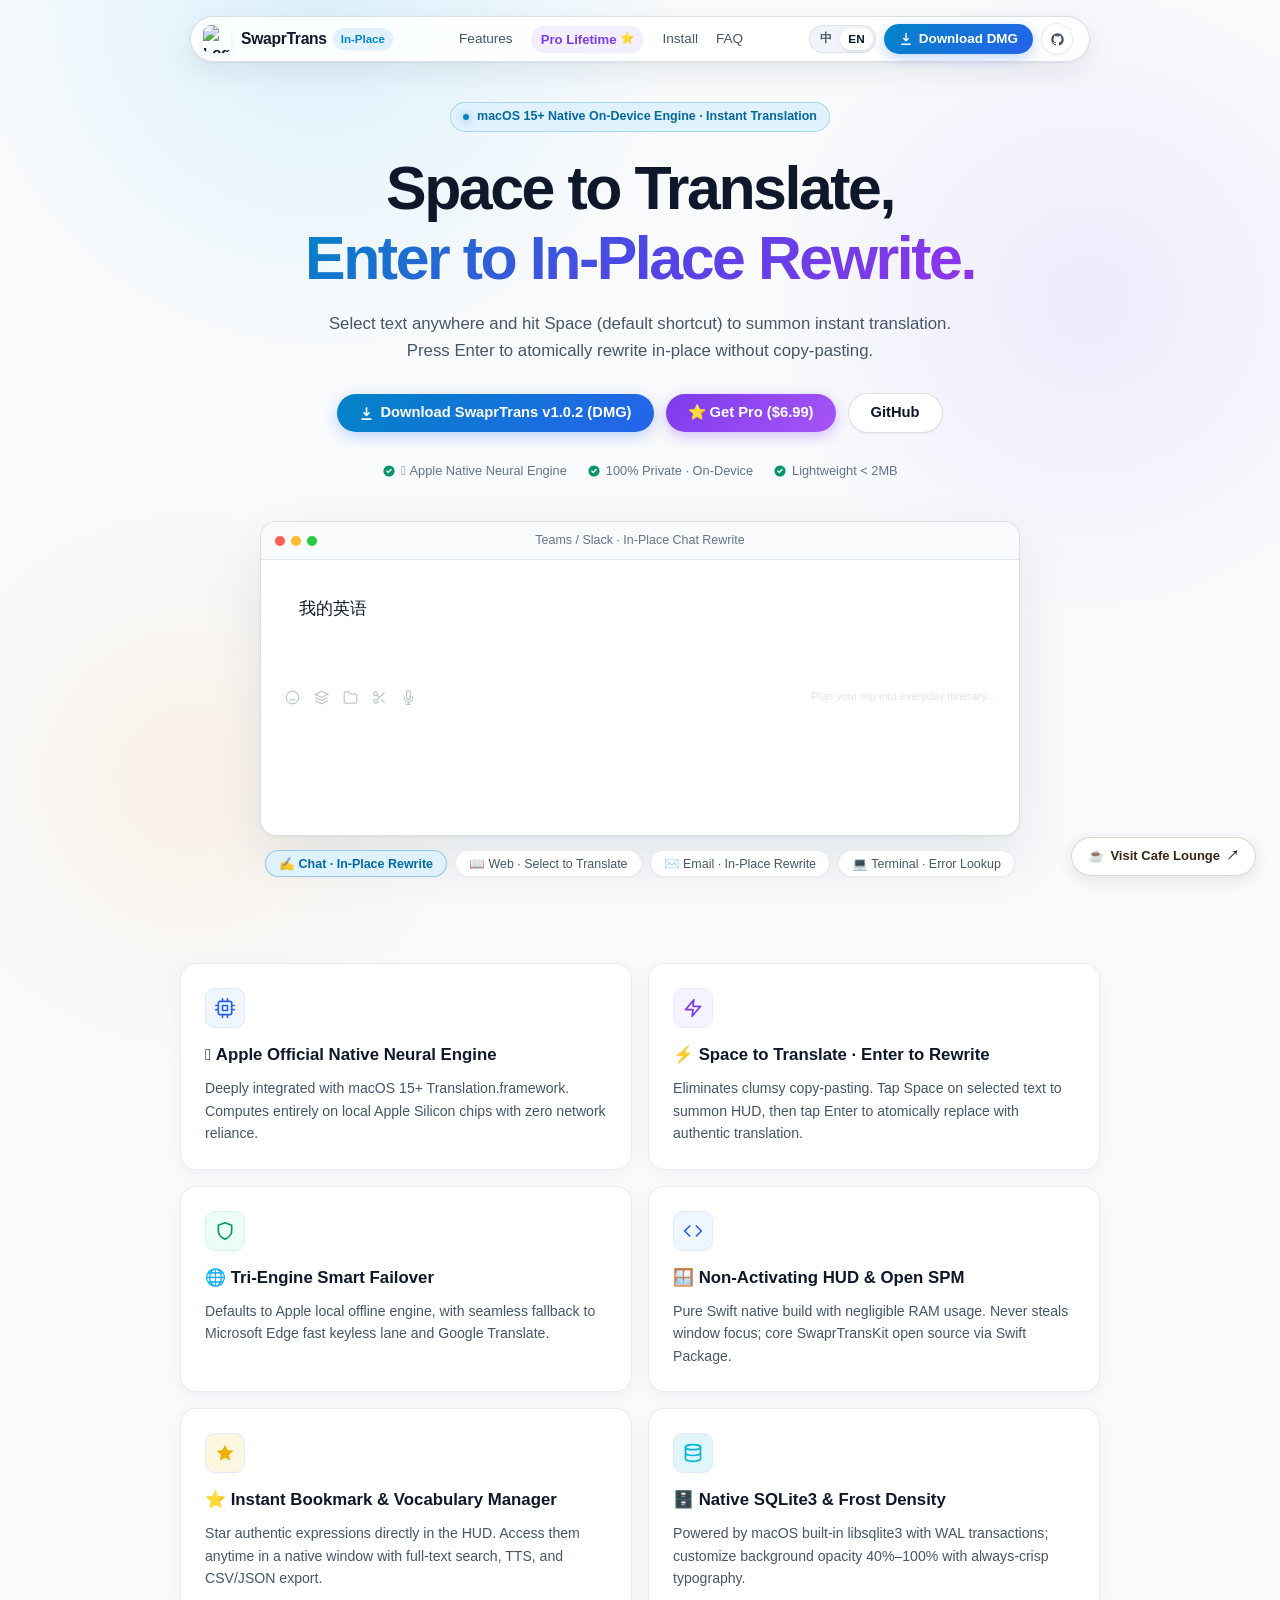
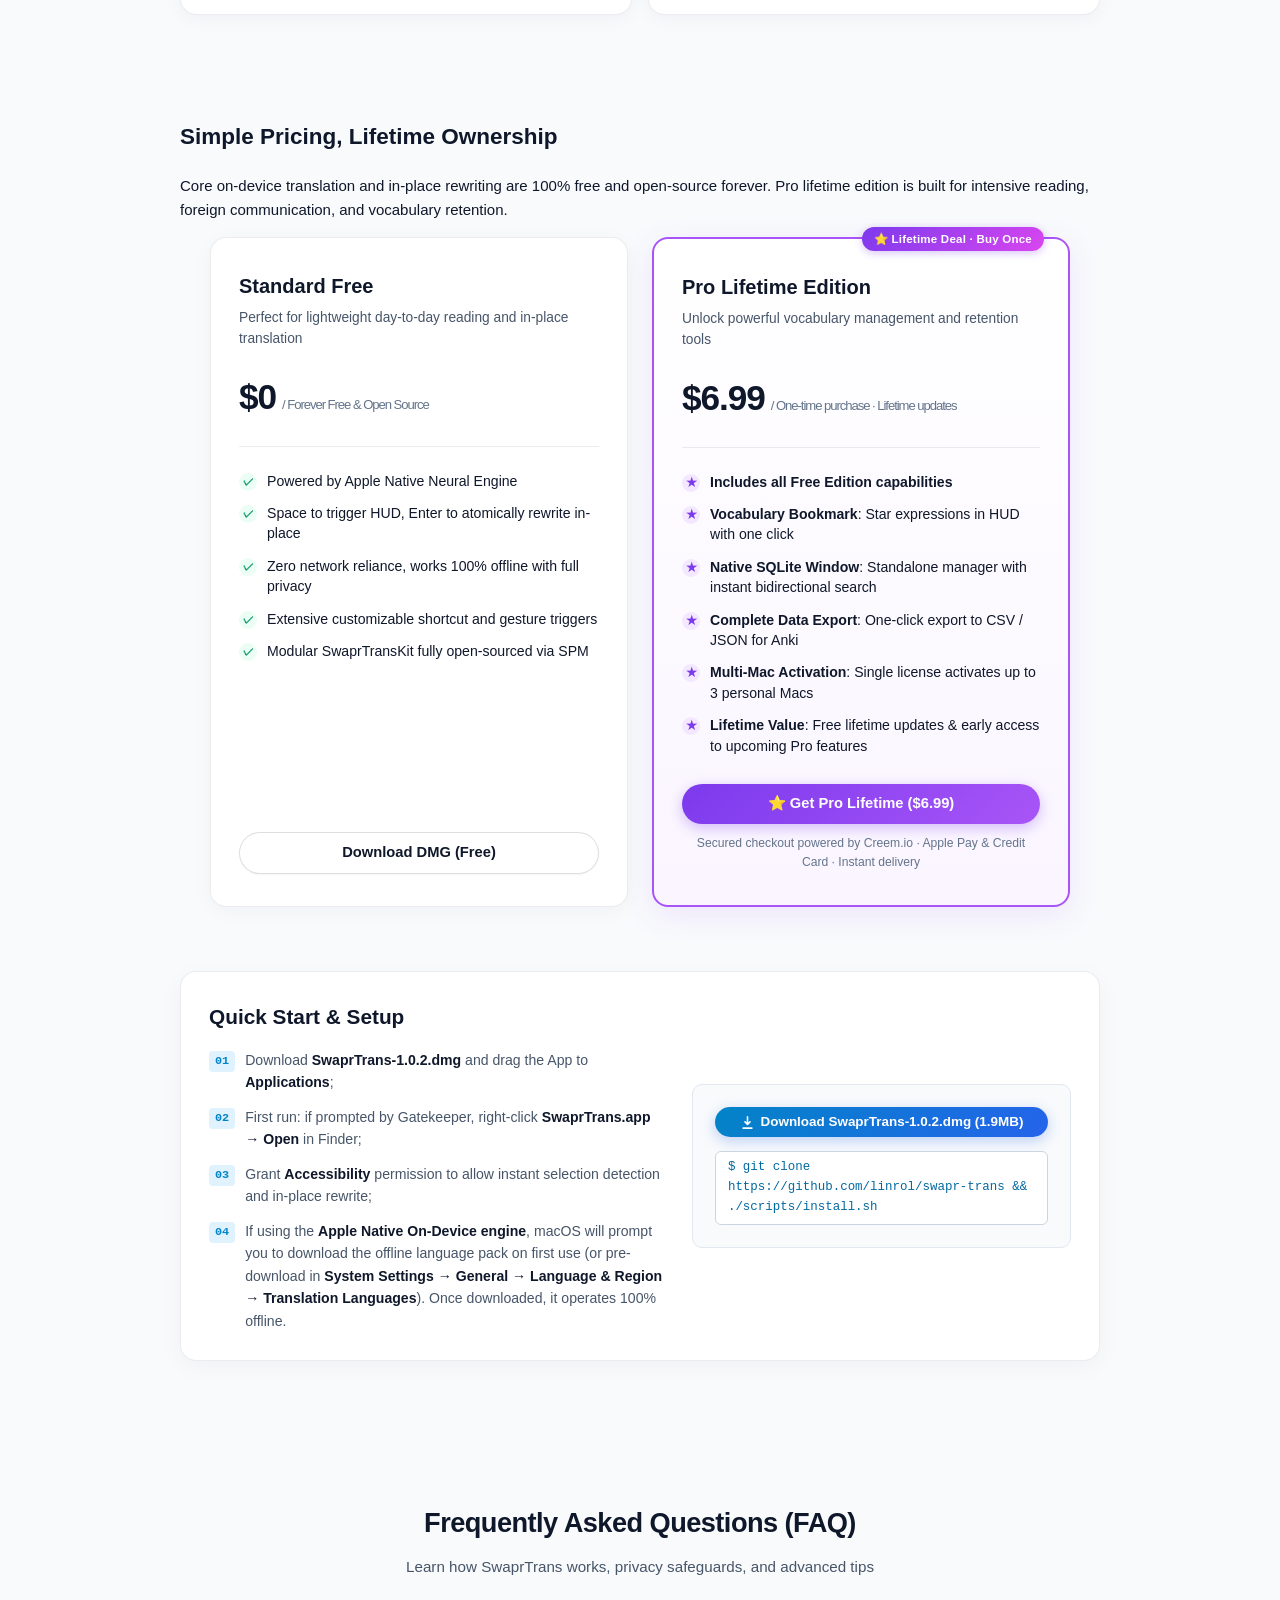
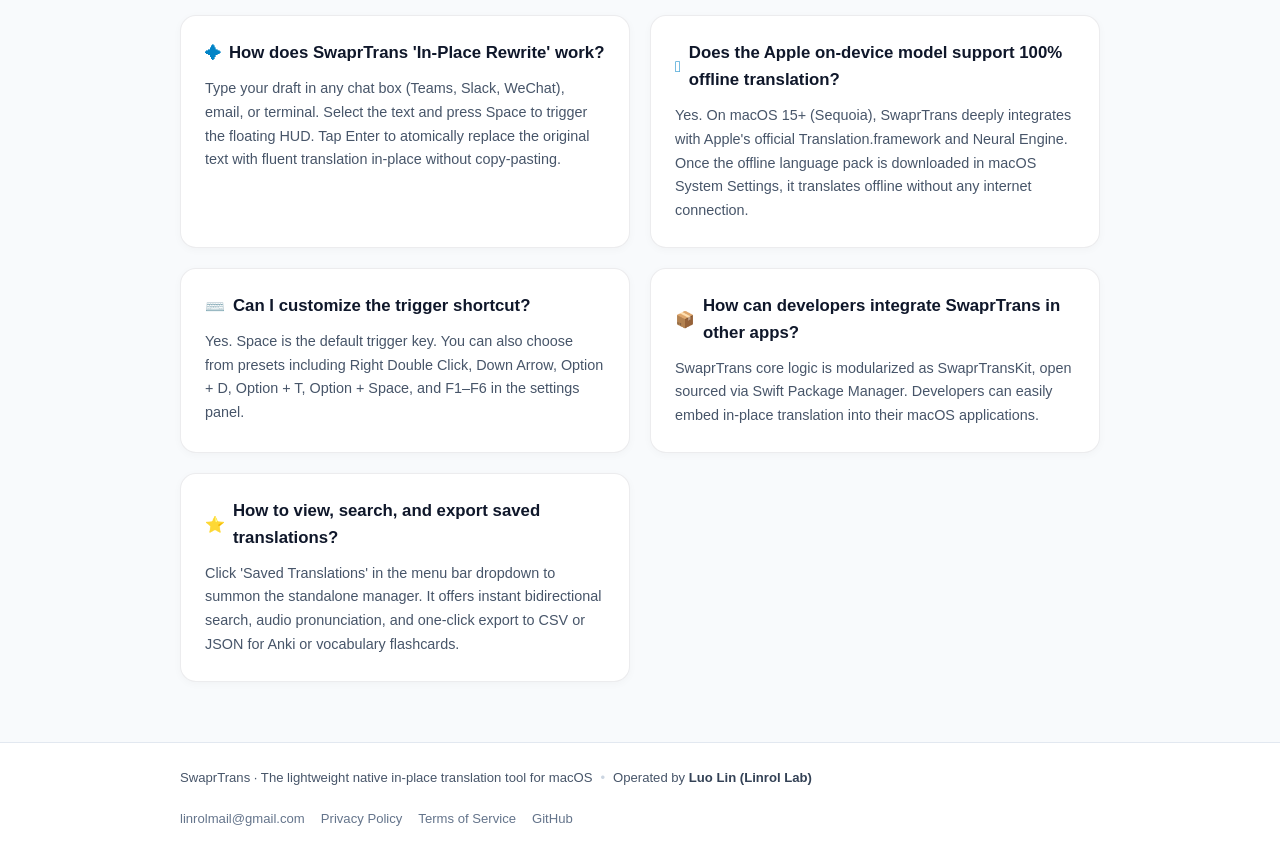
==== commit 4dbf6bde: "style(docs): consolidate footer into strict single line without extra rows" ====
--- a/docs/index.html
+++ b/docs/index.html
@@ -656,20 +656,19 @@
       </section>
     </main>
 
-    <!-- Sleek Minimalist Footer -->
+    <!-- Minimalist Single-Line Footer -->
     <footer class="site-footer">
       <div class="container footer-inner">
-        <div class="footer-left">
-          <p class="footer-brand" data-i18n="footerText">SwaprTrans · 专为 macOS 打造的极简原生选词瞬译与原地覆写工具</p>
-          <p class="footer-legal">
-            Operated by <strong>Luo Lin (Linrol Lab)</strong> · Support: <a href="mailto:linrolmail@gmail.com">linrolmail@gmail.com</a> · MoR by Creem.io
-          </p>
+        <div class="footer-brand">
+          <span data-i18n="footerText">SwaprTrans · 极简原生瞬译与原地覆写</span>
+          <span class="footer-dot">•</span>
+          <span>Operated by <strong>Luo Lin (Linrol Lab)</strong></span>
         </div>
         <div class="footer-links">
+          <a href="mailto:linrolmail@gmail.com">linrolmail@gmail.com</a>
           <a href="privacy.html" data-i18n="footerPrivacy">Privacy Policy</a>
           <a href="terms.html" data-i18n="footerTerms">Terms of Service</a>
           <a href="https://github.com/linrol/swapr-trans" target="_blank" rel="noopener noreferrer">GitHub</a>
-          <a href="https://github.com/linrol/swapr-trans/releases" target="_blank" rel="noopener noreferrer">Releases</a>
         </div>
       </div>
     </footer>
--- a/docs/styles.css
+++ b/docs/styles.css
@@ -879,12 +879,12 @@
   overflow-x: auto;
 }
 
-/* Sleek Minimalist Footer */
+/* Minimalist Single-Line Footer */
 .site-footer {
   border-top: 1px solid #e2e8f0;
-  padding: 32px 0 28px;
-  font-size: 0.84rem;
-  color: var(--text-muted);
+  padding: 24px 0;
+  font-size: 0.82rem;
+  color: #64748b;
   background: #ffffff;
 }
 
@@ -892,67 +892,49 @@
   display: flex;
   align-items: center;
   justify-content: space-between;
-  gap: 24px;
-}
-
-.footer-left {
-  display: flex;
-  flex-direction: column;
-  gap: 6px;
+  gap: 20px;
+  flex-wrap: wrap;
 }
 
 .footer-brand {
-  margin: 0;
+  display: inline-flex;
+  align-items: center;
+  gap: 8px;
+  color: #475569;
+}
+
+.footer-dot {
+  color: #cbd5e1;
+}
+
+.footer-brand strong {
   color: #334155;
-  font-weight: 500;
-  font-size: 0.86rem;
-}
-
-.footer-legal {
-  margin: 0;
-  font-size: 0.78rem;
-  color: #94a3b8;
-}
-
-.footer-legal strong {
-  color: #475569;
   font-weight: 600;
 }
 
-.footer-legal a {
-  color: #2563eb;
-  text-decoration: none;
-}
-
-.footer-legal a:hover {
-  text-decoration: underline;
-}
-
 .footer-links {
-  display: flex;
-  align-items: center;
-  gap: 18px;
-  flex-shrink: 0;
+  display: inline-flex;
+  align-items: center;
+  gap: 16px;
   flex-wrap: wrap;
 }
 
 .footer-links a {
   color: #64748b;
   text-decoration: none;
-  font-weight: 500;
-  font-size: 0.82rem;
   transition: color 150ms var(--ease);
 }
 
 .footer-links a:hover {
   color: #0f172a;
+  text-decoration: underline;
 }
 
 @media (max-width: 768px) {
   .footer-inner {
     flex-direction: column;
     align-items: flex-start;
-    gap: 16px;
+    gap: 12px;
   }
 }
 
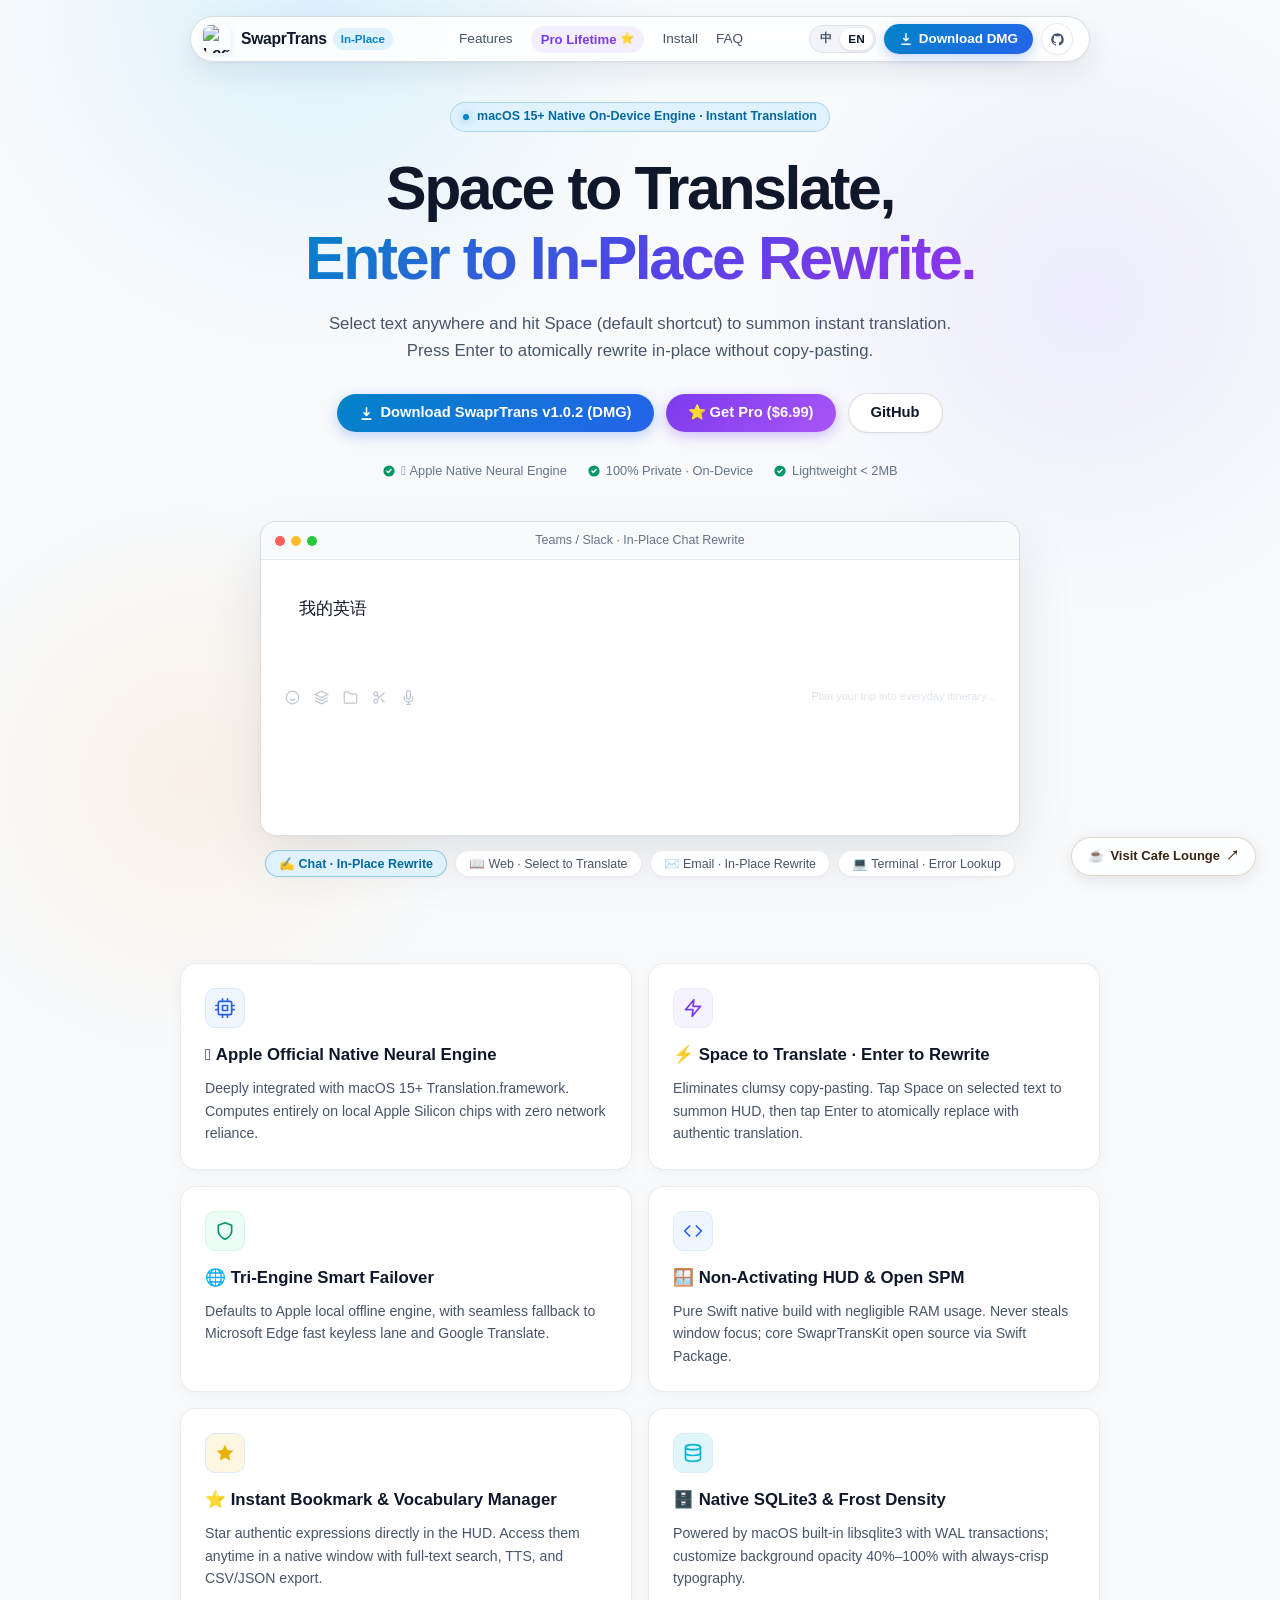
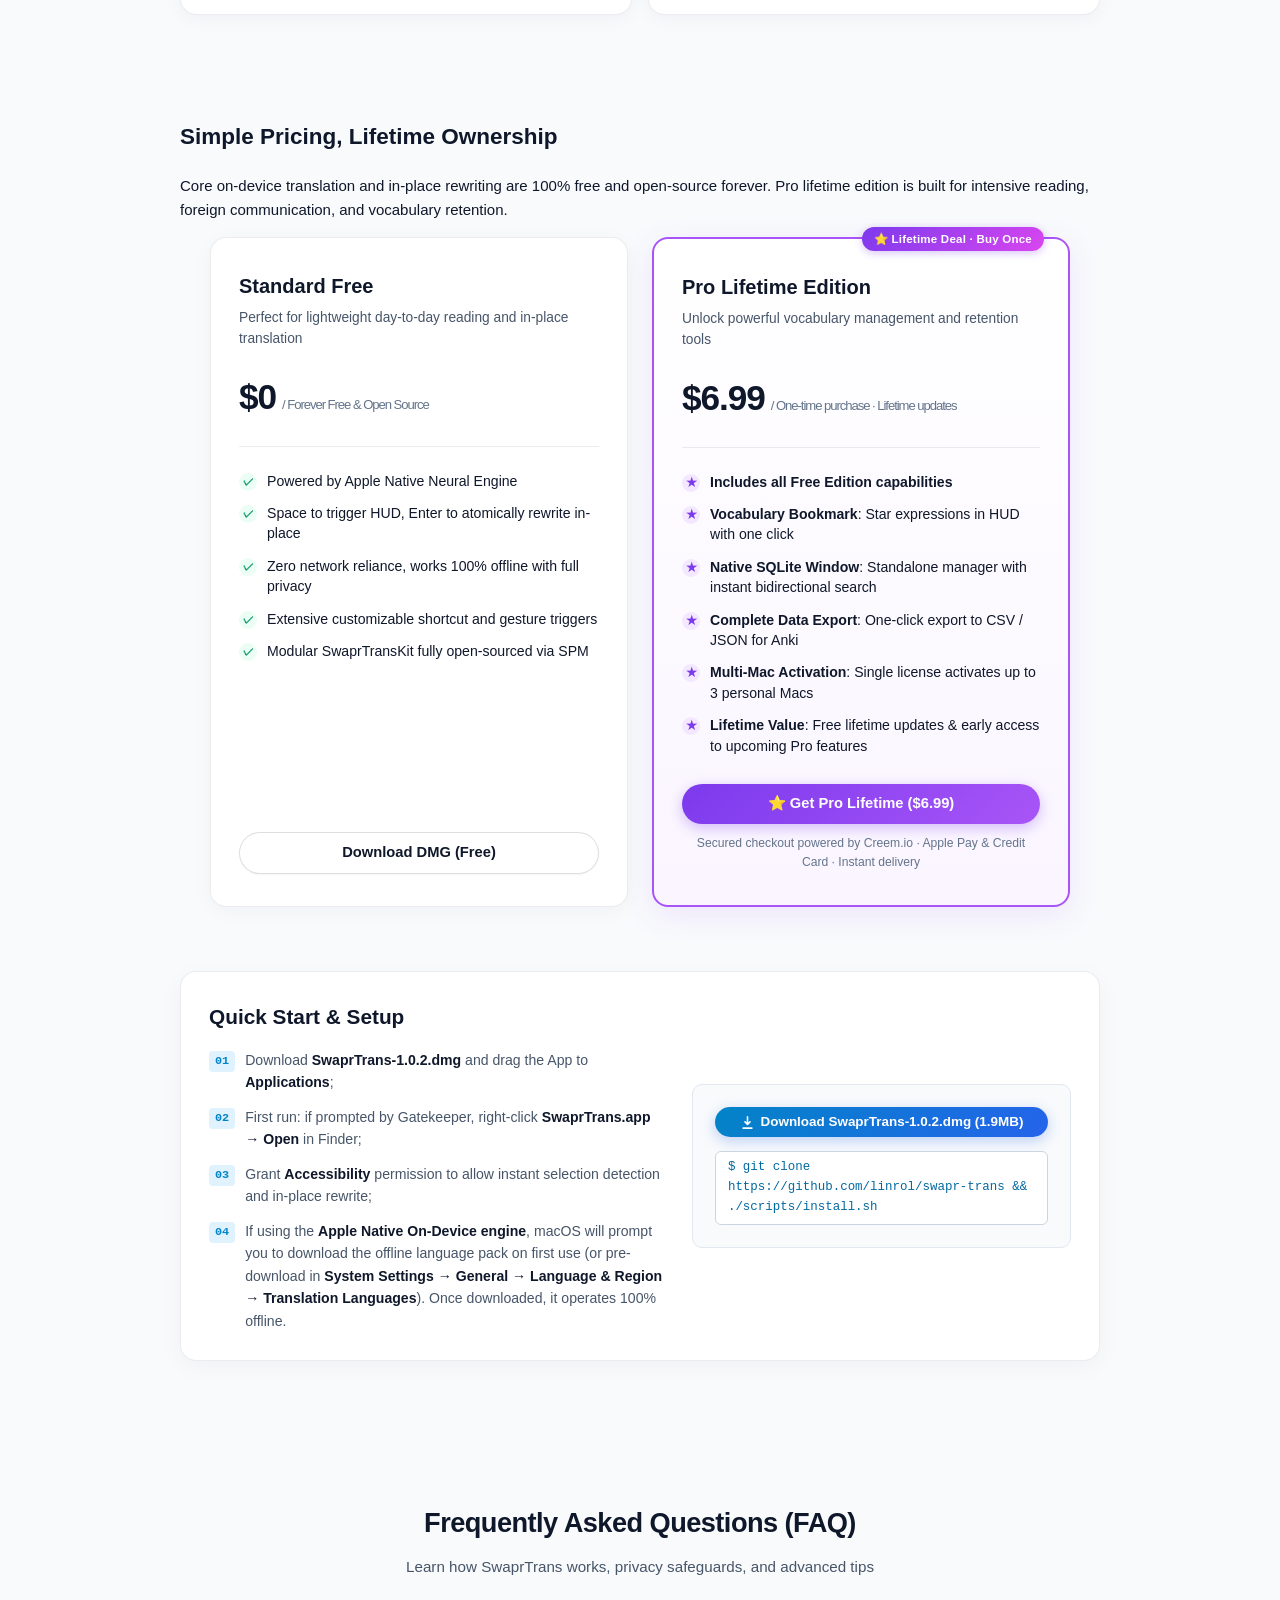
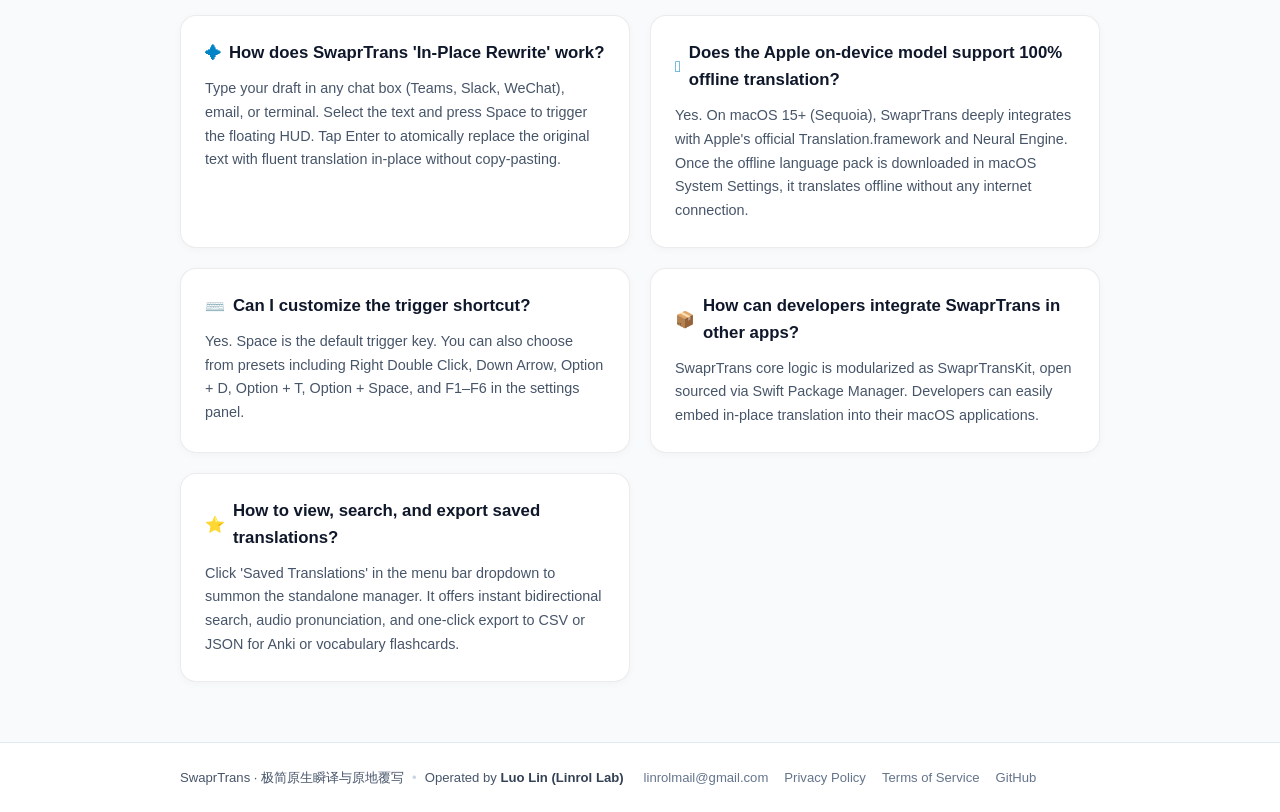
==== commit 57873591: "fix(docs): add cache busting v2.0 and inline flex-direction row to strictly force single line footer" ====
--- a/docs/index.html
+++ b/docs/index.html
@@ -49,7 +49,7 @@
     <meta name="theme-color" content="#f8fafc" />
     <link rel="icon" type="image/png" href="assets/favicon.png" />
     <link rel="apple-touch-icon" href="assets/app-icon.png" />
-    <link rel="stylesheet" href="styles.css" />
+    <link rel="stylesheet" href="styles.css?v=2.0" />
 
     <!-- Schema.org JSON-LD (SoftwareApplication + FAQPage) -->
     <script type="application/ld+json">
@@ -658,13 +658,13 @@
 
     <!-- Minimalist Single-Line Footer -->
     <footer class="site-footer">
-      <div class="container footer-inner">
-        <div class="footer-brand">
-          <span data-i18n="footerText">SwaprTrans · 极简原生瞬译与原地覆写</span>
+      <div class="container footer-inner" style="display: flex; flex-direction: row; align-items: center; justify-content: space-between; flex-wrap: nowrap; gap: 20px;">
+        <div class="footer-brand" style="white-space: nowrap; display: inline-flex; align-items: center; gap: 8px;">
+          <span>SwaprTrans · 极简原生瞬译与原地覆写</span>
           <span class="footer-dot">•</span>
           <span>Operated by <strong>Luo Lin (Linrol Lab)</strong></span>
         </div>
-        <div class="footer-links">
+        <div class="footer-links" style="white-space: nowrap; display: inline-flex; align-items: center; gap: 16px;">
           <a href="mailto:linrolmail@gmail.com">linrolmail@gmail.com</a>
           <a href="privacy.html" data-i18n="footerPrivacy">Privacy Policy</a>
           <a href="terms.html" data-i18n="footerTerms">Terms of Service</a>
@@ -678,7 +678,7 @@
       <span>☕</span> <span data-i18n="portalText">来吧台喝杯咖啡</span> <span>↗</span>
     </a>
 
-    <script src="app.js"></script>
+    <script src="app.js?v=2.0"></script>
     <!-- Cloudflare Web Analytics --><script type='module' src='https://static.cloudflareinsights.com/beacon.min.js' data-cf-beacon='{"token": "860d07b4a6254a209fe47aec28f9cf0a"}'></script><!-- End Cloudflare Web Analytics -->
   </body>
 </html>
--- a/docs/styles.css
+++ b/docs/styles.css
@@ -893,7 +893,7 @@
   align-items: center;
   justify-content: space-between;
   gap: 20px;
-  flex-wrap: wrap;
+  padding-right: 180px; /* 预留右下角悬浮咖啡胶囊空间 */
 }
 
 .footer-brand {
@@ -901,6 +901,7 @@
   align-items: center;
   gap: 8px;
   color: #475569;
+  white-space: nowrap;
 }
 
 .footer-dot {
@@ -916,7 +917,7 @@
   display: inline-flex;
   align-items: center;
   gap: 16px;
-  flex-wrap: wrap;
+  white-space: nowrap;
 }
 
 .footer-links a {
@@ -930,8 +931,9 @@
   text-decoration: underline;
 }
 
-@media (max-width: 768px) {
+@media (max-width: 992px) {
   .footer-inner {
+    padding-right: 0;
     flex-direction: column;
     align-items: flex-start;
     gap: 12px;
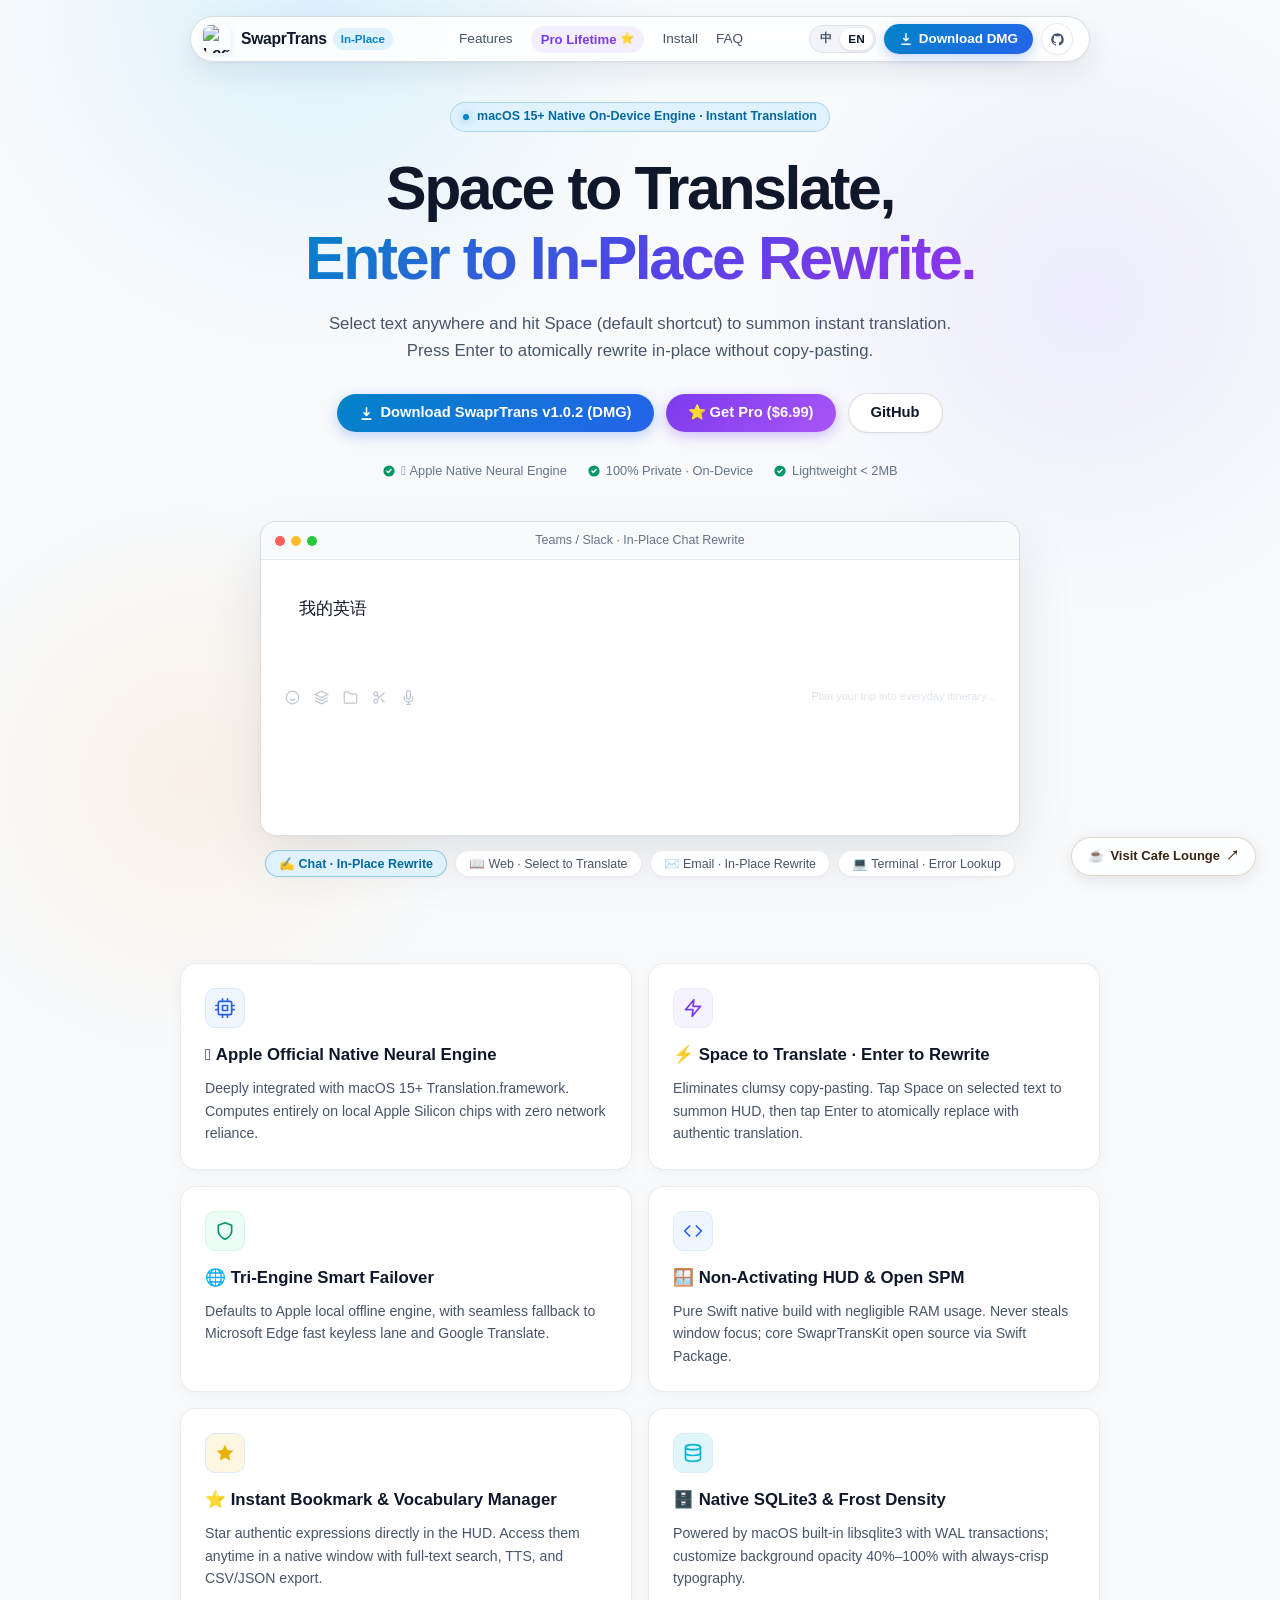
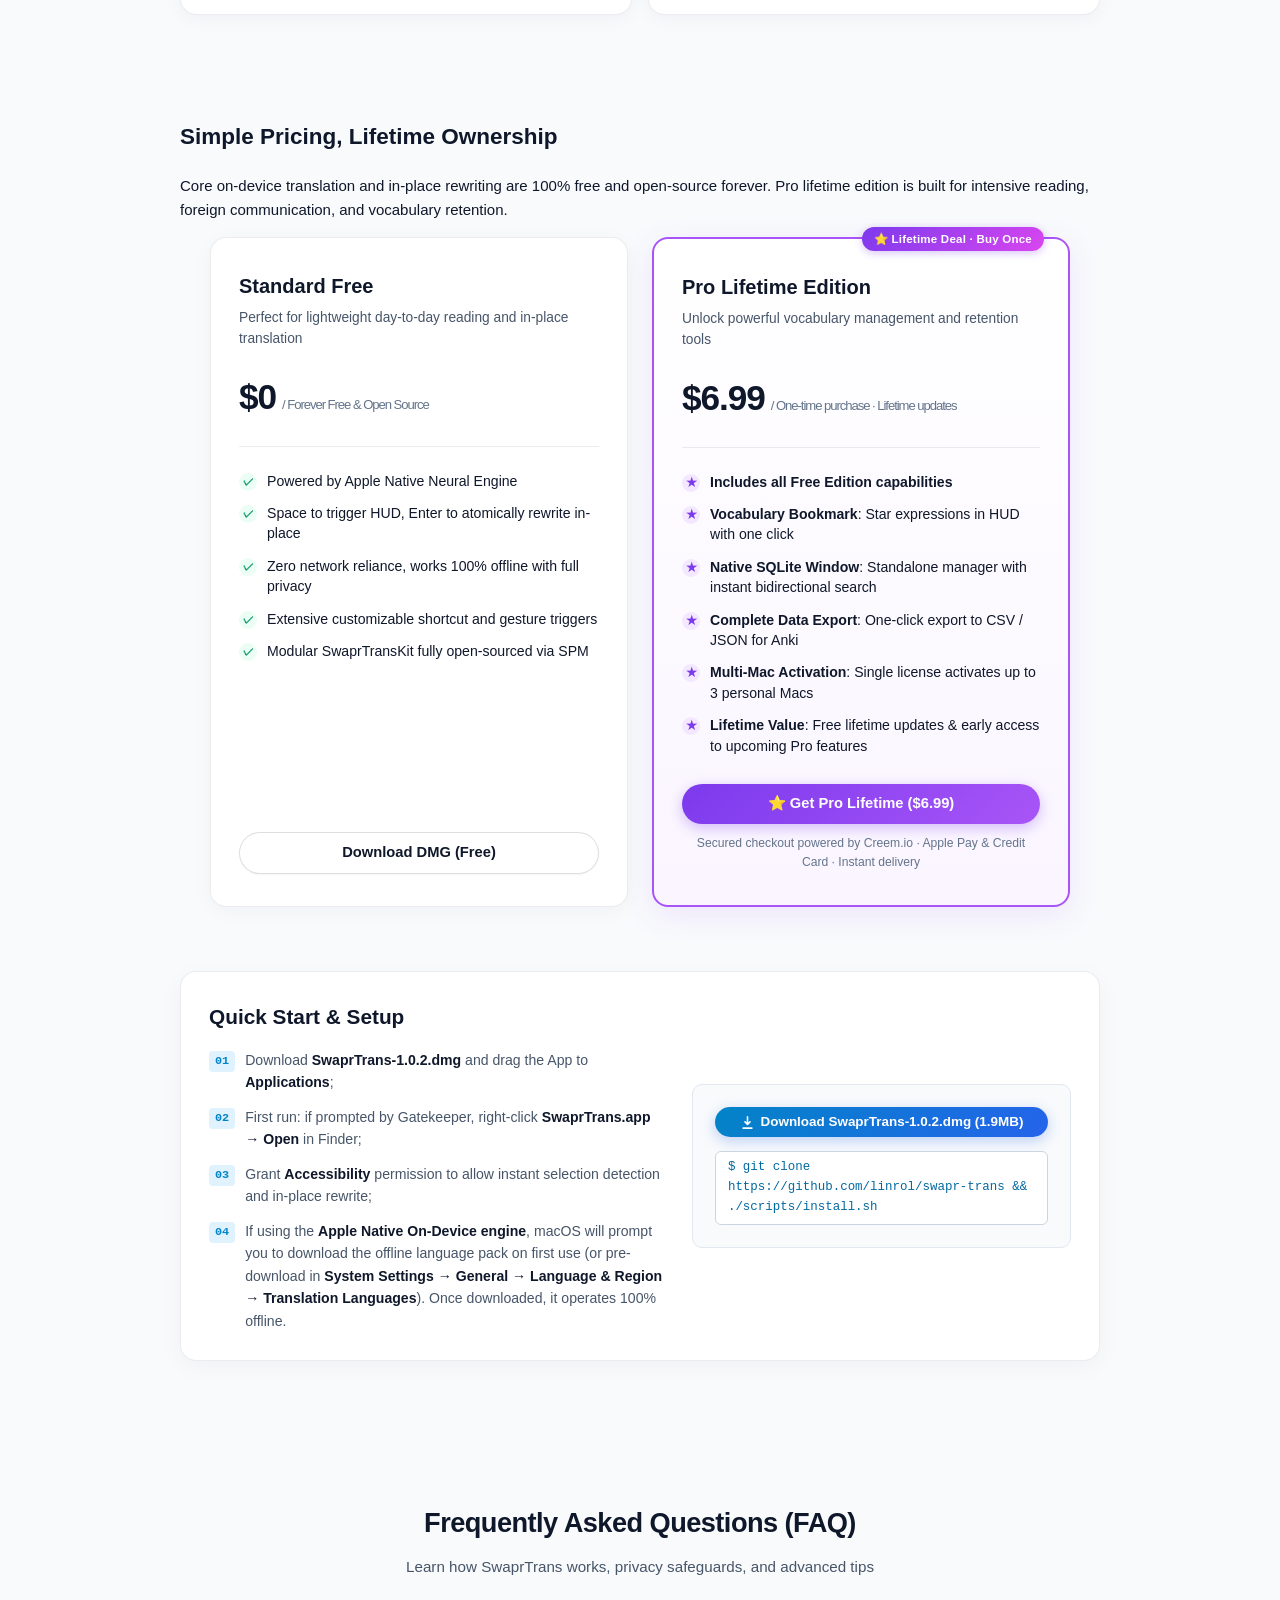
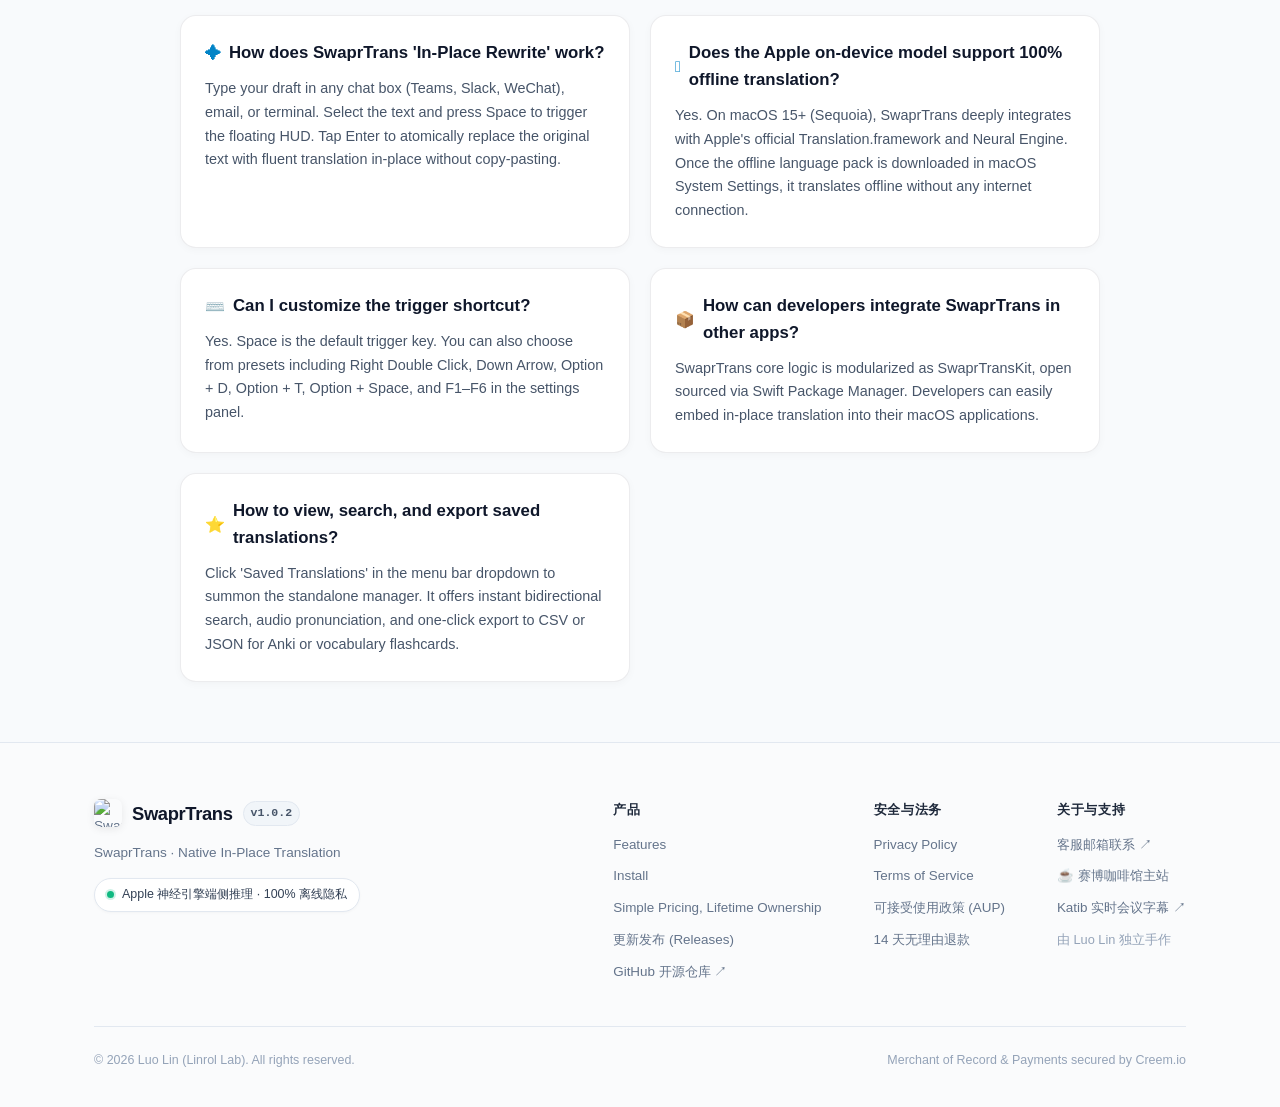
==== commit 113128a0: "feat(ui): implement Scheme 1 Raycast/Linear style modern modular footer" ====
--- a/docs/index.html
+++ b/docs/index.html
@@ -49,7 +49,7 @@
     <meta name="theme-color" content="#f8fafc" />
     <link rel="icon" type="image/png" href="assets/favicon.png" />
     <link rel="apple-touch-icon" href="assets/app-icon.png" />
-    <link rel="stylesheet" href="styles.css?v=2.0" />
+    <link rel="stylesheet" href="styles.css?v=3.0" />
 
     <!-- Schema.org JSON-LD (SoftwareApplication + FAQPage) -->
     <script type="application/ld+json">
@@ -656,19 +656,71 @@
       </section>
     </main>
 
-    <!-- Minimalist Single-Line Footer -->
+    <!-- Scheme 1: Modern Modular Matrix Footer (Raycast / Linear Style) -->
     <footer class="site-footer">
-      <div class="container footer-inner" style="display: flex; flex-direction: row; align-items: center; justify-content: space-between; flex-wrap: nowrap; gap: 20px;">
-        <div class="footer-brand" style="white-space: nowrap; display: inline-flex; align-items: center; gap: 8px;">
-          <span>SwaprTrans · 极简原生瞬译与原地覆写</span>
-          <span class="footer-dot">•</span>
-          <span>Operated by <strong>Luo Lin (Linrol Lab)</strong></span>
-        </div>
-        <div class="footer-links" style="white-space: nowrap; display: inline-flex; align-items: center; gap: 16px;">
-          <a href="mailto:linrolmail@gmail.com">linrolmail@gmail.com</a>
-          <a href="privacy.html" data-i18n="footerPrivacy">Privacy Policy</a>
-          <a href="terms.html" data-i18n="footerTerms">Terms of Service</a>
-          <a href="https://github.com/linrol/swapr-trans" target="_blank" rel="noopener noreferrer">GitHub</a>
+      <div class="container footer-container">
+        <!-- Top Matrix: Brand Left + Navigation Columns Right -->
+        <div class="footer-grid">
+          <!-- Brand & Status Column -->
+          <div class="footer-col-brand">
+            <div class="footer-logo-row">
+              <img src="assets/app-icon.png" alt="SwaprTrans" class="footer-app-icon" />
+              <span class="footer-brand-title">SwaprTrans</span>
+              <span class="footer-version-tag">v1.0.2</span>
+            </div>
+            <p class="footer-tagline" data-i18n="footerText">专为 macOS 打造的极简原生选词瞬译与原地覆写工具</p>
+            <div class="footer-status-pill">
+              <span class="status-indicator-dot"></span>
+              <span class="status-indicator-text">Apple 神经引擎端侧推理 · 100% 离线隐私</span>
+            </div>
+          </div>
+
+          <!-- Navigation Columns -->
+          <div class="footer-nav-groups">
+            <!-- Col 1: Product -->
+            <div class="footer-nav-col">
+              <h4 class="footer-col-heading">产品</h4>
+              <ul class="footer-nav-list">
+                <li><a href="#features" data-i18n="navFeatures">核心特性</a></li>
+                <li><a href="#install" data-i18n="navInstall">安装指南</a></li>
+                <li><a href="#pricing" data-i18n="pricingTitle">版本定价</a></li>
+                <li><a href="https://github.com/linrol/swapr-trans/releases" target="_blank" rel="noopener noreferrer">更新发布 (Releases)</a></li>
+                <li><a href="https://github.com/linrol/swapr-trans" target="_blank" rel="noopener noreferrer">GitHub 开源仓库 ↗</a></li>
+              </ul>
+            </div>
+
+            <!-- Col 2: Legal & Trust -->
+            <div class="footer-nav-col">
+              <h4 class="footer-col-heading">安全与法务</h4>
+              <ul class="footer-nav-list">
+                <li><a href="privacy.html" data-i18n="footerPrivacy">隐私政策 (Privacy)</a></li>
+                <li><a href="terms.html" data-i18n="footerTerms">服务条款 (Terms)</a></li>
+                <li><a href="terms.html#aup">可接受使用政策 (AUP)</a></li>
+                <li><a href="terms.html#refund">14 天无理由退款</a></li>
+              </ul>
+            </div>
+
+            <!-- Col 3: Studio & About -->
+            <div class="footer-nav-col">
+              <h4 class="footer-col-heading">关于与支持</h4>
+              <ul class="footer-nav-list">
+                <li><a href="mailto:linrolmail@gmail.com">客服邮箱联系 ↗</a></li>
+                <li><a href="/" target="_blank" rel="noopener noreferrer">☕ 赛博咖啡馆主站</a></li>
+                <li><a href="/katib/" target="_blank" rel="noopener noreferrer">Katib 实时会议字幕 ↗</a></li>
+                <li><span class="footer-author-text">由 Luo Lin 独立手作</span></li>
+              </ul>
+            </div>
+          </div>
+        </div>
+
+        <!-- Sub-footer Bottom Bar -->
+        <div class="footer-bottom-bar">
+          <div class="footer-bottom-left">
+            <span>© 2026 Luo Lin (Linrol Lab). All rights reserved.</span>
+          </div>
+          <div class="footer-bottom-right">
+            <span>Merchant of Record & Payments secured by Creem.io</span>
+          </div>
         </div>
       </div>
     </footer>
@@ -678,7 +730,7 @@
       <span>☕</span> <span data-i18n="portalText">来吧台喝杯咖啡</span> <span>↗</span>
     </a>
 
-    <script src="app.js?v=2.0"></script>
+    <script src="app.js?v=3.0"></script>
     <!-- Cloudflare Web Analytics --><script type='module' src='https://static.cloudflareinsights.com/beacon.min.js' data-cf-beacon='{"token": "860d07b4a6254a209fe47aec28f9cf0a"}'></script><!-- End Cloudflare Web Analytics -->
   </body>
 </html>
--- a/docs/styles.css
+++ b/docs/styles.css
@@ -879,64 +879,193 @@
   overflow-x: auto;
 }
 
-/* Minimalist Single-Line Footer */
+/* ==========================================================================
+   Scheme 1: Raycast / Linear Style Modern Modular Matrix Footer
+   ========================================================================== */
 .site-footer {
   border-top: 1px solid #e2e8f0;
-  padding: 24px 0;
+  padding: 56px 0 36px;
+  background: #fafbfc;
+  color: #64748b;
+  font-size: 0.85rem;
+}
+
+.footer-container {
+  max-width: 1140px;
+  margin: 0 auto;
+  padding: 0 24px;
+}
+
+.footer-grid {
+  display: flex;
+  justify-content: space-between;
+  gap: 48px;
+  margin-bottom: 44px;
+}
+
+/* Left Brand Column */
+.footer-col-brand {
+  max-width: 360px;
+  display: flex;
+  flex-direction: column;
+  gap: 14px;
+}
+
+.footer-logo-row {
+  display: flex;
+  align-items: center;
+  gap: 10px;
+}
+
+.footer-app-icon {
+  width: 28px;
+  height: 28px;
+  border-radius: 7px;
+  box-shadow: 0 2px 8px rgba(0, 0, 0, 0.08);
+}
+
+.footer-brand-title {
+  font-size: 1.15rem;
+  font-weight: 700;
+  color: #0f172a;
+  letter-spacing: -0.02em;
+}
+
+.footer-version-tag {
+  font-size: 0.72rem;
+  font-family: var(--font-mono, monospace);
+  font-weight: 600;
+  padding: 2px 7px;
+  border-radius: 999px;
+  background: #f1f5f9;
+  color: #475569;
+  border: 1px solid #e2e8f0;
+}
+
+.footer-tagline {
+  font-size: 0.85rem;
+  line-height: 1.6;
+  color: #64748b;
+  margin: 0;
+}
+
+/* Status Indicator Pill */
+.footer-status-pill {
+  display: inline-flex;
+  align-items: center;
+  gap: 8px;
+  background: #ffffff;
+  border: 1px solid #e2e8f0;
+  padding: 6px 12px;
+  border-radius: 999px;
+  font-size: 0.78rem;
+  color: #334155;
+  font-weight: 500;
+  width: fit-content;
+  box-shadow: 0 1px 3px rgba(0, 0, 0, 0.03);
+}
+
+.status-indicator-dot {
+  width: 7px;
+  height: 7px;
+  border-radius: 50%;
+  background: #10b981;
+  box-shadow: 0 0 0 2px rgba(16, 185, 129, 0.2);
+  animation: pulseDot 2.4s infinite;
+}
+
+@keyframes pulseDot {
+  0% { transform: scale(0.95); box-shadow: 0 0 0 0 rgba(16, 185, 129, 0.4); }
+  70% { transform: scale(1); box-shadow: 0 0 0 5px rgba(16, 185, 129, 0); }
+  100% { transform: scale(0.95); box-shadow: 0 0 0 0 rgba(16, 185, 129, 0); }
+}
+
+/* Right Nav Groups */
+.footer-nav-groups {
+  display: flex;
+  gap: 52px;
+}
+
+.footer-nav-col {
+  display: flex;
+  flex-direction: column;
+  gap: 14px;
+}
+
+.footer-col-heading {
   font-size: 0.82rem;
-  color: #64748b;
-  background: #ffffff;
-}
-
-.footer-inner {
-  display: flex;
-  align-items: center;
-  justify-content: space-between;
-  gap: 20px;
-  padding-right: 180px; /* 预留右下角悬浮咖啡胶囊空间 */
-}
-
-.footer-brand {
-  display: inline-flex;
-  align-items: center;
-  gap: 8px;
-  color: #475569;
-  white-space: nowrap;
-}
-
-.footer-dot {
-  color: #cbd5e1;
-}
-
-.footer-brand strong {
-  color: #334155;
-  font-weight: 600;
-}
-
-.footer-links {
-  display: inline-flex;
-  align-items: center;
-  gap: 16px;
-  white-space: nowrap;
-}
-
-.footer-links a {
+  font-weight: 700;
+  color: #1e293b;
+  text-transform: uppercase;
+  letter-spacing: 0.05em;
+  margin: 0;
+}
+
+.footer-nav-list {
+  list-style: none;
+  padding: 0;
+  margin: 0;
+  display: flex;
+  flex-direction: column;
+  gap: 10px;
+}
+
+.footer-nav-list a {
   color: #64748b;
   text-decoration: none;
-  transition: color 150ms var(--ease);
-}
-
-.footer-links a:hover {
+  font-size: 0.84rem;
+  transition: color 150ms var(--ease, ease);
+}
+
+.footer-nav-list a:hover {
   color: #0f172a;
-  text-decoration: underline;
-}
-
-@media (max-width: 992px) {
-  .footer-inner {
-    padding-right: 0;
+}
+
+.footer-author-text {
+  font-size: 0.8rem;
+  color: #94a3b8;
+}
+
+/* Sub-footer Bottom Bar */
+.footer-bottom-bar {
+  border-top: 1px solid #e2e8f0;
+  padding-top: 24px;
+  display: flex;
+  justify-content: space-between;
+  align-items: center;
+  font-size: 0.78rem;
+  color: #94a3b8;
+  gap: 16px;
+  flex-wrap: wrap;
+}
+
+.footer-bottom-left {
+  display: flex;
+  align-items: center;
+  gap: 12px;
+}
+
+.footer-bottom-right {
+  display: flex;
+  align-items: center;
+  gap: 12px;
+}
+
+@media (max-width: 900px) {
+  .footer-grid {
     flex-direction: column;
-    align-items: flex-start;
-    gap: 12px;
+    gap: 36px;
+  }
+  .footer-nav-groups {
+    display: grid;
+    grid-template-columns: repeat(2, 1fr);
+    gap: 32px;
+  }
+}
+
+@media (max-width: 560px) {
+  .footer-nav-groups {
+    grid-template-columns: 1fr;
   }
 }
 
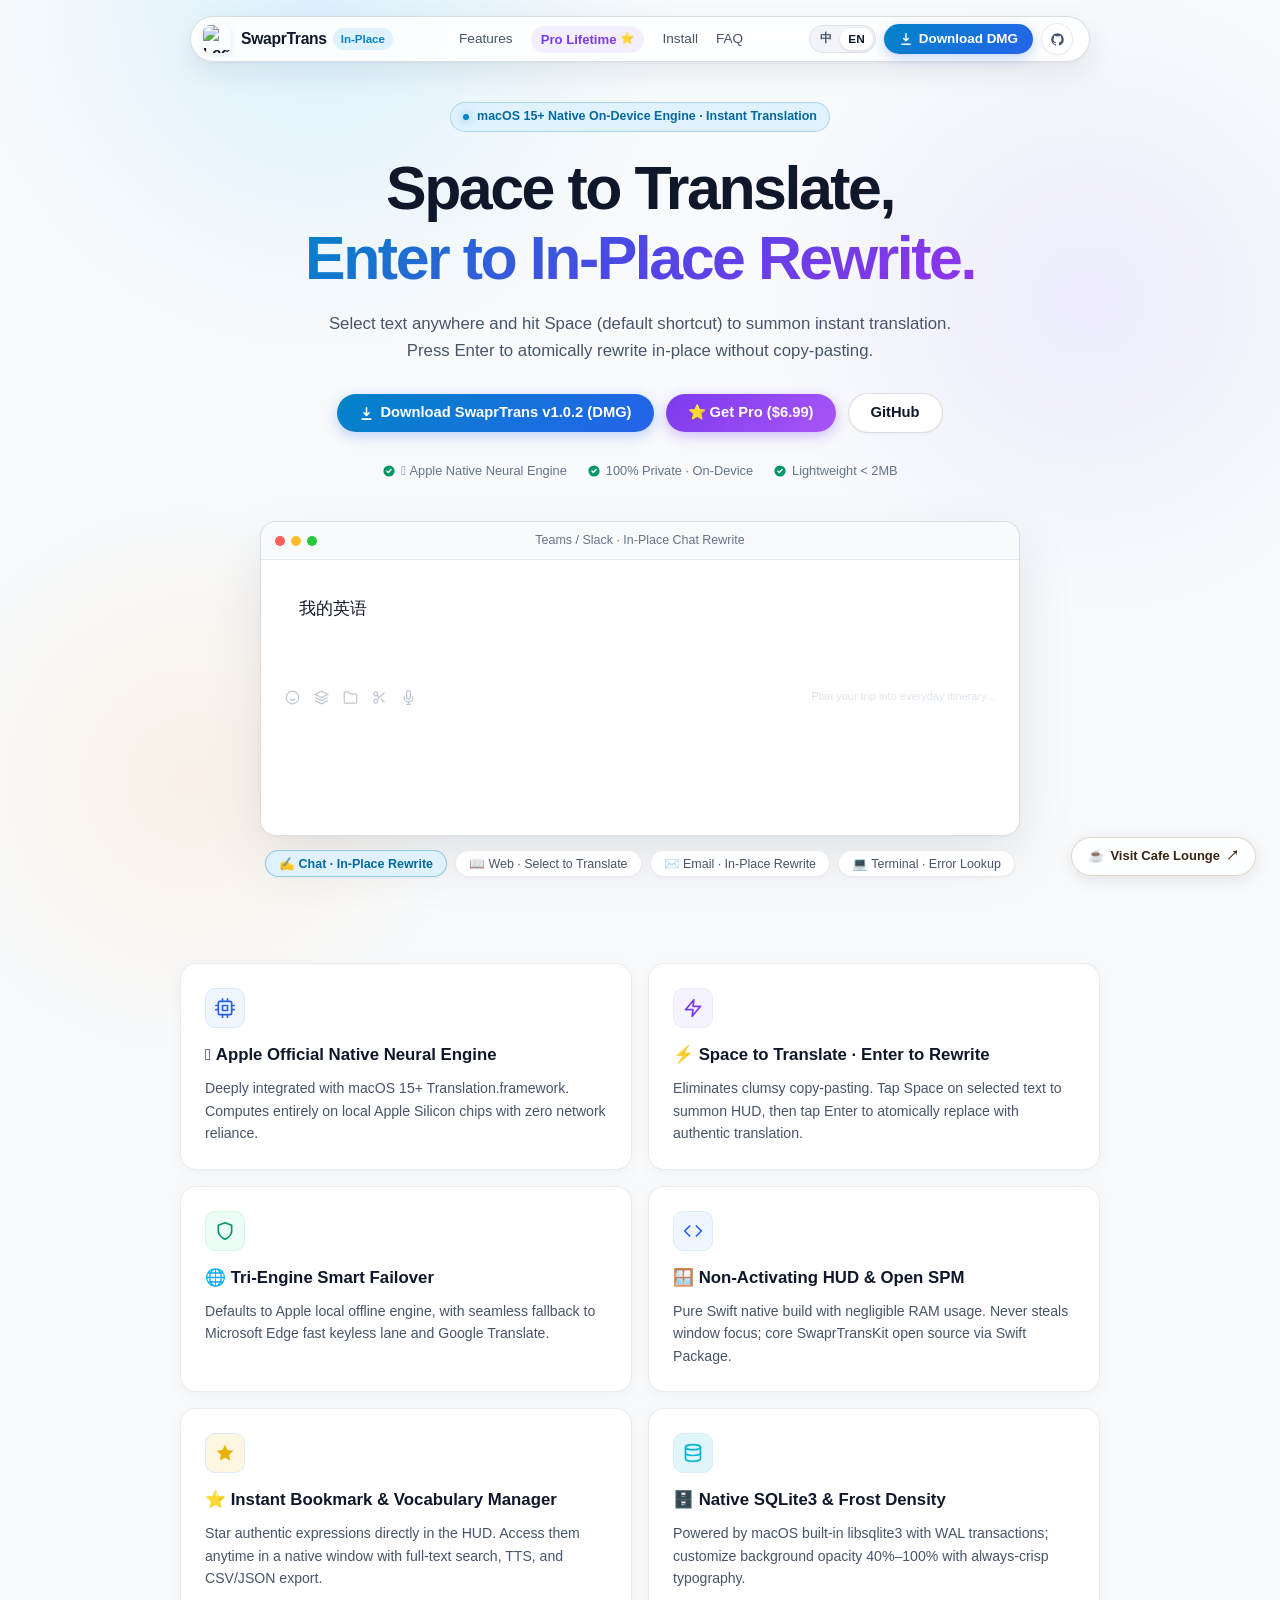
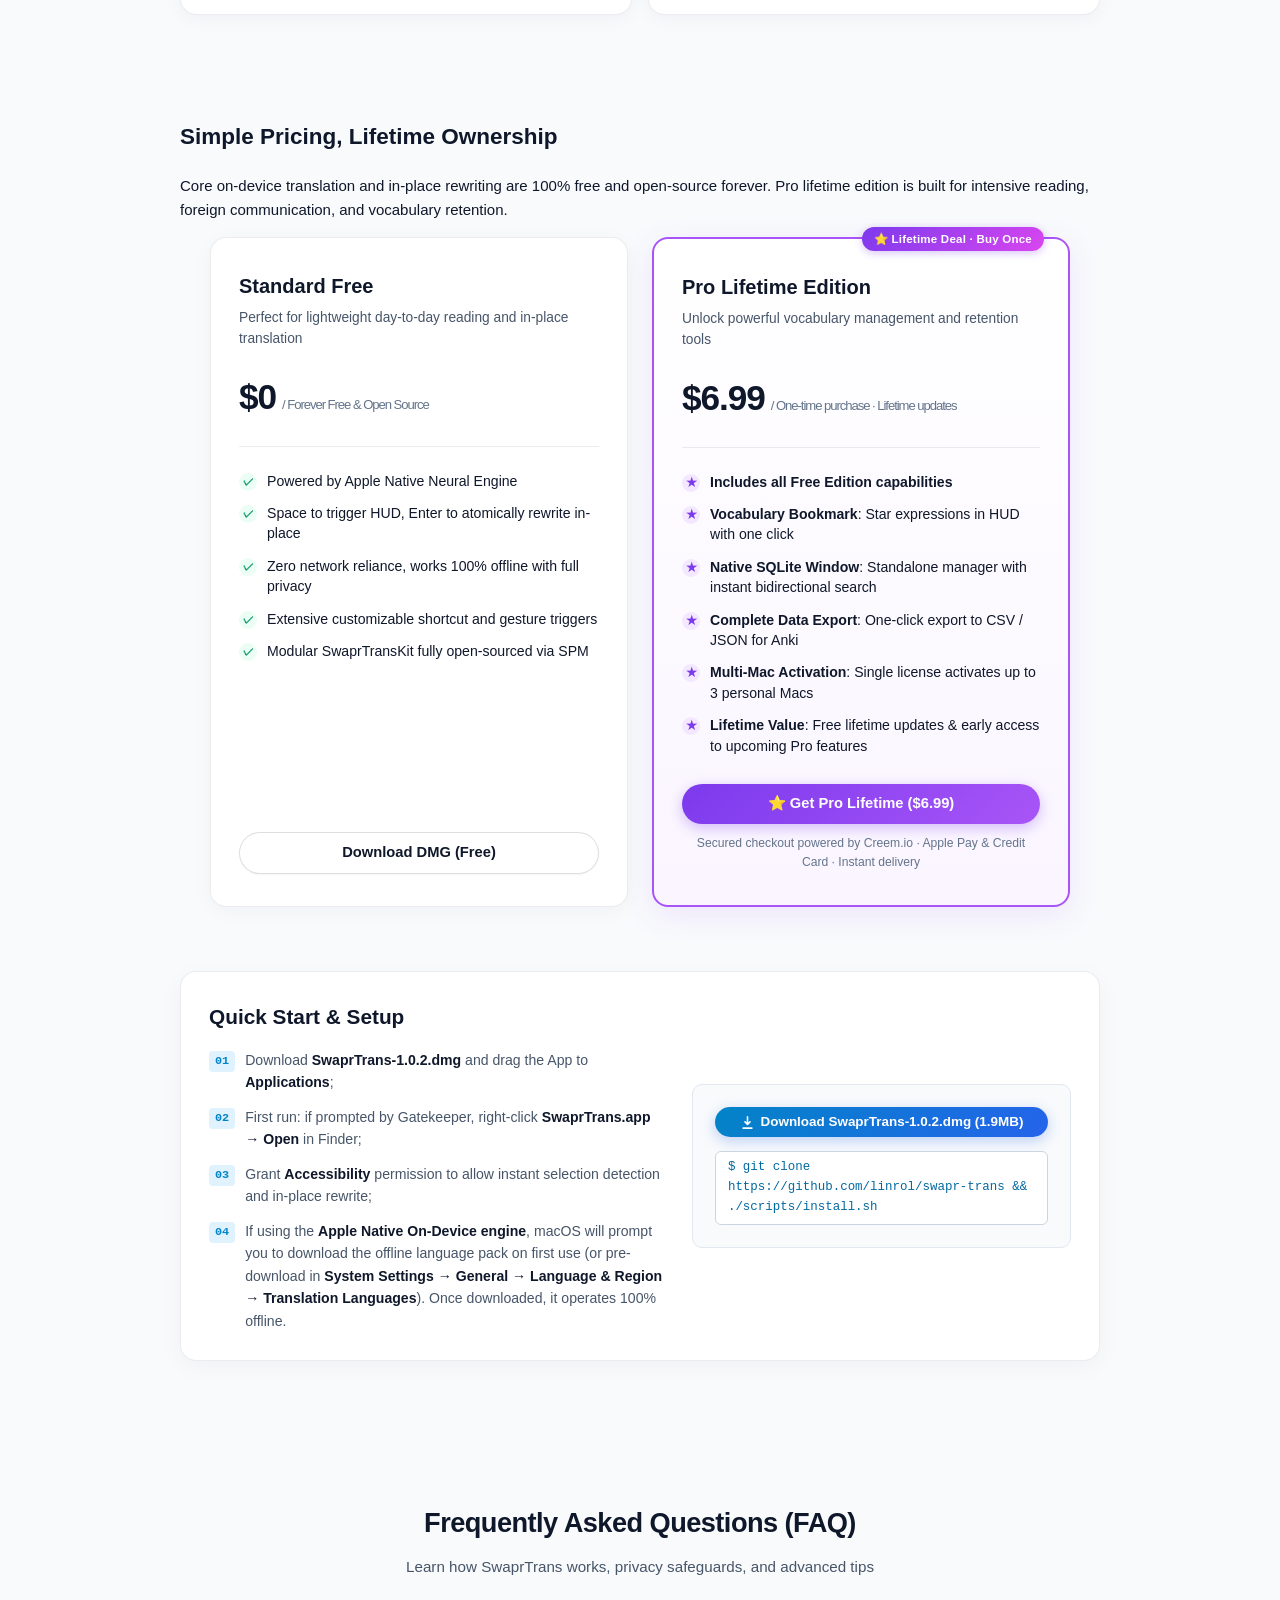
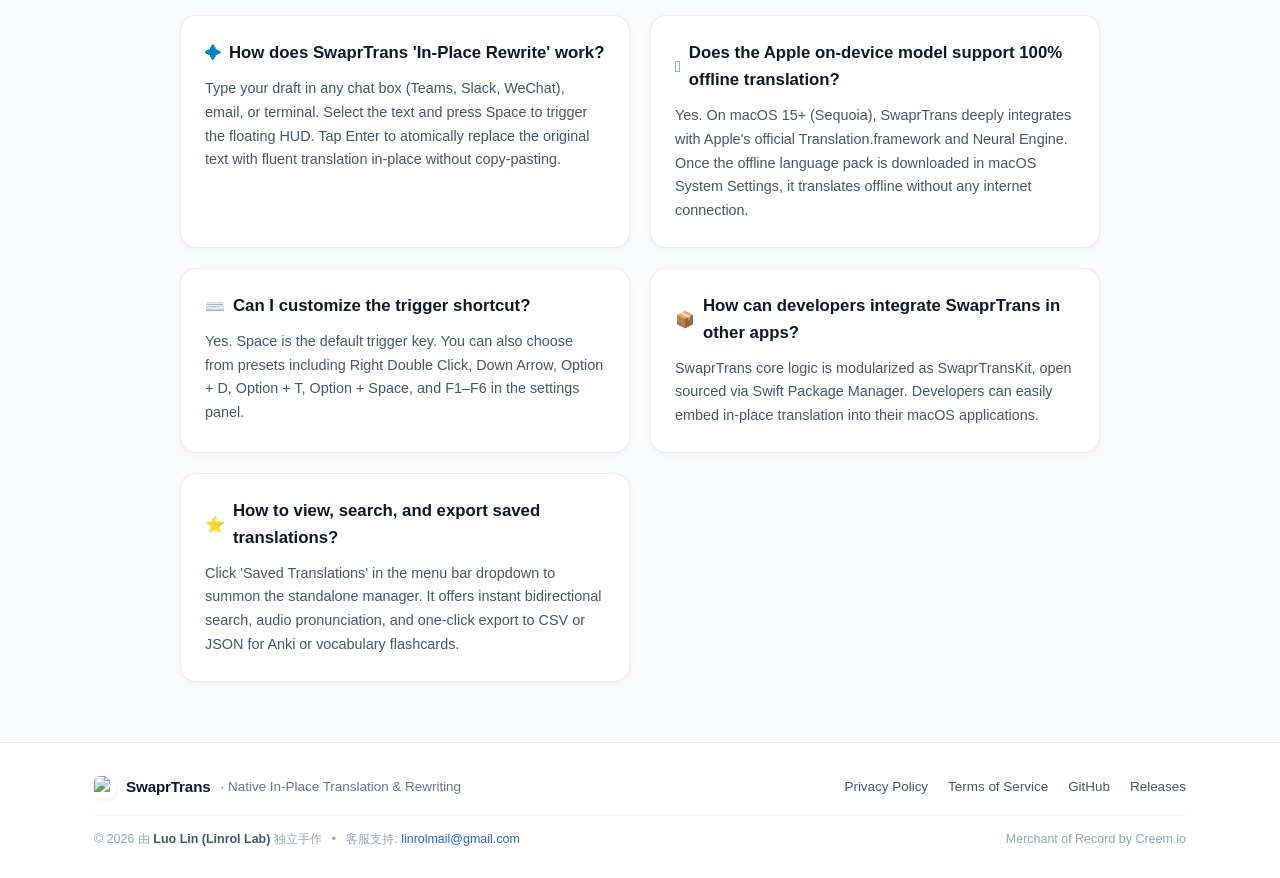
==== commit 36a67058: "feat(ui): implement Scheme 3 TablePlus/Bob style refined two-tier minimalist footer" ====
--- a/docs/index.html
+++ b/docs/index.html
@@ -49,7 +49,7 @@
     <meta name="theme-color" content="#f8fafc" />
     <link rel="icon" type="image/png" href="assets/favicon.png" />
     <link rel="apple-touch-icon" href="assets/app-icon.png" />
-    <link rel="stylesheet" href="styles.css?v=3.0" />
+    <link rel="stylesheet" href="styles.css?v=4.0" />
 
     <!-- Schema.org JSON-LD (SoftwareApplication + FAQPage) -->
     <script type="application/ld+json">
@@ -656,70 +656,33 @@
       </section>
     </main>
 
-    <!-- Scheme 1: Modern Modular Matrix Footer (Raycast / Linear Style) -->
+    <!-- Scheme 3: Refined Two-Tier Minimalist Footer -->
     <footer class="site-footer">
       <div class="container footer-container">
-        <!-- Top Matrix: Brand Left + Navigation Columns Right -->
-        <div class="footer-grid">
-          <!-- Brand & Status Column -->
-          <div class="footer-col-brand">
-            <div class="footer-logo-row">
-              <img src="assets/app-icon.png" alt="SwaprTrans" class="footer-app-icon" />
-              <span class="footer-brand-title">SwaprTrans</span>
-              <span class="footer-version-tag">v1.0.2</span>
-            </div>
-            <p class="footer-tagline" data-i18n="footerText">专为 macOS 打造的极简原生选词瞬译与原地覆写工具</p>
-            <div class="footer-status-pill">
-              <span class="status-indicator-dot"></span>
-              <span class="status-indicator-text">Apple 神经引擎端侧推理 · 100% 离线隐私</span>
-            </div>
-          </div>
-
-          <!-- Navigation Columns -->
-          <div class="footer-nav-groups">
-            <!-- Col 1: Product -->
-            <div class="footer-nav-col">
-              <h4 class="footer-col-heading">产品</h4>
-              <ul class="footer-nav-list">
-                <li><a href="#features" data-i18n="navFeatures">核心特性</a></li>
-                <li><a href="#install" data-i18n="navInstall">安装指南</a></li>
-                <li><a href="#pricing" data-i18n="pricingTitle">版本定价</a></li>
-                <li><a href="https://github.com/linrol/swapr-trans/releases" target="_blank" rel="noopener noreferrer">更新发布 (Releases)</a></li>
-                <li><a href="https://github.com/linrol/swapr-trans" target="_blank" rel="noopener noreferrer">GitHub 开源仓库 ↗</a></li>
-              </ul>
-            </div>
-
-            <!-- Col 2: Legal & Trust -->
-            <div class="footer-nav-col">
-              <h4 class="footer-col-heading">安全与法务</h4>
-              <ul class="footer-nav-list">
-                <li><a href="privacy.html" data-i18n="footerPrivacy">隐私政策 (Privacy)</a></li>
-                <li><a href="terms.html" data-i18n="footerTerms">服务条款 (Terms)</a></li>
-                <li><a href="terms.html#aup">可接受使用政策 (AUP)</a></li>
-                <li><a href="terms.html#refund">14 天无理由退款</a></li>
-              </ul>
-            </div>
-
-            <!-- Col 3: Studio & About -->
-            <div class="footer-nav-col">
-              <h4 class="footer-col-heading">关于与支持</h4>
-              <ul class="footer-nav-list">
-                <li><a href="mailto:linrolmail@gmail.com">客服邮箱联系 ↗</a></li>
-                <li><a href="/" target="_blank" rel="noopener noreferrer">☕ 赛博咖啡馆主站</a></li>
-                <li><a href="/katib/" target="_blank" rel="noopener noreferrer">Katib 实时会议字幕 ↗</a></li>
-                <li><span class="footer-author-text">由 Luo Lin 独立手作</span></li>
-              </ul>
-            </div>
-          </div>
-        </div>
-
-        <!-- Sub-footer Bottom Bar -->
-        <div class="footer-bottom-bar">
-          <div class="footer-bottom-left">
-            <span>© 2026 Luo Lin (Linrol Lab). All rights reserved.</span>
-          </div>
-          <div class="footer-bottom-right">
-            <span>Merchant of Record & Payments secured by Creem.io</span>
+        <!-- Tier 1: Brand & Key Navigation -->
+        <div class="footer-tier-primary">
+          <div class="footer-brand-lockup">
+            <img src="assets/app-icon.png" alt="SwaprTrans" class="footer-app-icon" />
+            <span class="footer-brand-title">SwaprTrans</span>
+            <span class="footer-brand-desc" data-i18n="footerText">· 极简原生瞬译与原地覆写</span>
+          </div>
+          <div class="footer-nav-links">
+            <a href="privacy.html" data-i18n="footerPrivacy">隐私政策</a>
+            <a href="terms.html" data-i18n="footerTerms">服务条款</a>
+            <a href="https://github.com/linrol/swapr-trans" target="_blank" rel="noopener noreferrer">GitHub</a>
+            <a href="https://github.com/linrol/swapr-trans/releases" target="_blank" rel="noopener noreferrer">Releases</a>
+          </div>
+        </div>
+
+        <!-- Tier 2: Operator Identity & Creem MoR Attribution -->
+        <div class="footer-tier-secondary">
+          <div class="footer-secondary-left">
+            <span>© 2026 由 <strong>Luo Lin (Linrol Lab)</strong> 独立手作</span>
+            <span>•</span>
+            <span>客服支持: <a href="mailto:linrolmail@gmail.com">linrolmail@gmail.com</a></span>
+          </div>
+          <div class="footer-secondary-right">
+            <span>Merchant of Record by Creem.io</span>
           </div>
         </div>
       </div>
@@ -730,7 +693,7 @@
       <span>☕</span> <span data-i18n="portalText">来吧台喝杯咖啡</span> <span>↗</span>
     </a>
 
-    <script src="app.js?v=3.0"></script>
+    <script src="app.js?v=4.0"></script>
     <!-- Cloudflare Web Analytics --><script type='module' src='https://static.cloudflareinsights.com/beacon.min.js' data-cf-beacon='{"token": "860d07b4a6254a209fe47aec28f9cf0a"}'></script><!-- End Cloudflare Web Analytics -->
   </body>
 </html>
--- a/docs/styles.css
+++ b/docs/styles.css
@@ -880,192 +880,123 @@
 }
 
 /* ==========================================================================
-   Scheme 1: Raycast / Linear Style Modern Modular Matrix Footer
+   Scheme 3: Zed / TablePlus Style Refined Two-Tier Minimalist Footer
    ========================================================================== */
 .site-footer {
   border-top: 1px solid #e2e8f0;
-  padding: 56px 0 36px;
-  background: #fafbfc;
+  padding: 32px 0 28px;
+  background: #ffffff;
   color: #64748b;
-  font-size: 0.85rem;
+  font-size: 0.84rem;
 }
 
 .footer-container {
   max-width: 1140px;
   margin: 0 auto;
   padding: 0 24px;
-}
-
-.footer-grid {
-  display: flex;
+  display: flex;
+  flex-direction: column;
+  gap: 16px;
+}
+
+/* Tier 1: Primary Brand & Action Links */
+.footer-tier-primary {
+  display: flex;
+  align-items: center;
   justify-content: space-between;
-  gap: 48px;
-  margin-bottom: 44px;
-}
-
-/* Left Brand Column */
-.footer-col-brand {
-  max-width: 360px;
-  display: flex;
-  flex-direction: column;
-  gap: 14px;
-}
-
-.footer-logo-row {
+  gap: 20px;
+}
+
+.footer-brand-lockup {
   display: flex;
   align-items: center;
   gap: 10px;
 }
 
 .footer-app-icon {
-  width: 28px;
-  height: 28px;
-  border-radius: 7px;
-  box-shadow: 0 2px 8px rgba(0, 0, 0, 0.08);
+  width: 22px;
+  height: 22px;
+  border-radius: 6px;
+  box-shadow: 0 1px 4px rgba(0, 0, 0, 0.08);
 }
 
 .footer-brand-title {
-  font-size: 1.15rem;
+  font-size: 0.95rem;
   font-weight: 700;
   color: #0f172a;
-  letter-spacing: -0.02em;
-}
-
-.footer-version-tag {
-  font-size: 0.72rem;
-  font-family: var(--font-mono, monospace);
-  font-weight: 600;
-  padding: 2px 7px;
-  border-radius: 999px;
-  background: #f1f5f9;
+  letter-spacing: -0.01em;
+}
+
+.footer-brand-desc {
+  font-size: 0.84rem;
+  color: #64748b;
+}
+
+.footer-nav-links {
+  display: flex;
+  align-items: center;
+  gap: 20px;
+}
+
+.footer-nav-links a {
   color: #475569;
-  border: 1px solid #e2e8f0;
-}
-
-.footer-tagline {
-  font-size: 0.85rem;
-  line-height: 1.6;
-  color: #64748b;
-  margin: 0;
-}
-
-/* Status Indicator Pill */
-.footer-status-pill {
-  display: inline-flex;
-  align-items: center;
-  gap: 8px;
-  background: #ffffff;
-  border: 1px solid #e2e8f0;
-  padding: 6px 12px;
-  border-radius: 999px;
-  font-size: 0.78rem;
-  color: #334155;
-  font-weight: 500;
-  width: fit-content;
-  box-shadow: 0 1px 3px rgba(0, 0, 0, 0.03);
-}
-
-.status-indicator-dot {
-  width: 7px;
-  height: 7px;
-  border-radius: 50%;
-  background: #10b981;
-  box-shadow: 0 0 0 2px rgba(16, 185, 129, 0.2);
-  animation: pulseDot 2.4s infinite;
-}
-
-@keyframes pulseDot {
-  0% { transform: scale(0.95); box-shadow: 0 0 0 0 rgba(16, 185, 129, 0.4); }
-  70% { transform: scale(1); box-shadow: 0 0 0 5px rgba(16, 185, 129, 0); }
-  100% { transform: scale(0.95); box-shadow: 0 0 0 0 rgba(16, 185, 129, 0); }
-}
-
-/* Right Nav Groups */
-.footer-nav-groups {
-  display: flex;
-  gap: 52px;
-}
-
-.footer-nav-col {
-  display: flex;
-  flex-direction: column;
-  gap: 14px;
-}
-
-.footer-col-heading {
-  font-size: 0.82rem;
-  font-weight: 700;
-  color: #1e293b;
-  text-transform: uppercase;
-  letter-spacing: 0.05em;
-  margin: 0;
-}
-
-.footer-nav-list {
-  list-style: none;
-  padding: 0;
-  margin: 0;
-  display: flex;
-  flex-direction: column;
-  gap: 10px;
-}
-
-.footer-nav-list a {
-  color: #64748b;
   text-decoration: none;
   font-size: 0.84rem;
+  font-weight: 500;
   transition: color 150ms var(--ease, ease);
 }
 
-.footer-nav-list a:hover {
-  color: #0f172a;
-}
-
-.footer-author-text {
-  font-size: 0.8rem;
-  color: #94a3b8;
-}
-
-/* Sub-footer Bottom Bar */
-.footer-bottom-bar {
-  border-top: 1px solid #e2e8f0;
-  padding-top: 24px;
-  display: flex;
+.footer-nav-links a:hover {
+  color: #0f172a;
+}
+
+/* Tier 2: Secondary Legal & Operator Attribution */
+.footer-tier-secondary {
+  display: flex;
+  align-items: center;
   justify-content: space-between;
-  align-items: center;
+  gap: 20px;
   font-size: 0.78rem;
   color: #94a3b8;
-  gap: 16px;
+  padding-top: 14px;
+  border-top: 1px solid #f1f5f9;
+}
+
+.footer-secondary-left {
+  display: flex;
+  align-items: center;
+  gap: 10px;
   flex-wrap: wrap;
 }
 
-.footer-bottom-left {
-  display: flex;
-  align-items: center;
-  gap: 12px;
-}
-
-.footer-bottom-right {
-  display: flex;
-  align-items: center;
-  gap: 12px;
-}
-
-@media (max-width: 900px) {
-  .footer-grid {
+.footer-secondary-left strong {
+  color: #475569;
+  font-weight: 600;
+}
+
+.footer-secondary-left a {
+  color: #2563eb;
+  text-decoration: none;
+}
+
+.footer-secondary-left a:hover {
+  text-decoration: underline;
+}
+
+.footer-secondary-right {
+  color: #94a3b8;
+}
+
+@media (max-width: 820px) {
+  .footer-tier-primary {
     flex-direction: column;
-    gap: 36px;
+    align-items: flex-start;
+    gap: 14px;
   }
-  .footer-nav-groups {
-    display: grid;
-    grid-template-columns: repeat(2, 1fr);
-    gap: 32px;
-  }
-}
-
-@media (max-width: 560px) {
-  .footer-nav-groups {
-    grid-template-columns: 1fr;
+  .footer-tier-secondary {
+    flex-direction: column;
+    align-items: flex-start;
+    gap: 8px;
   }
 }
 
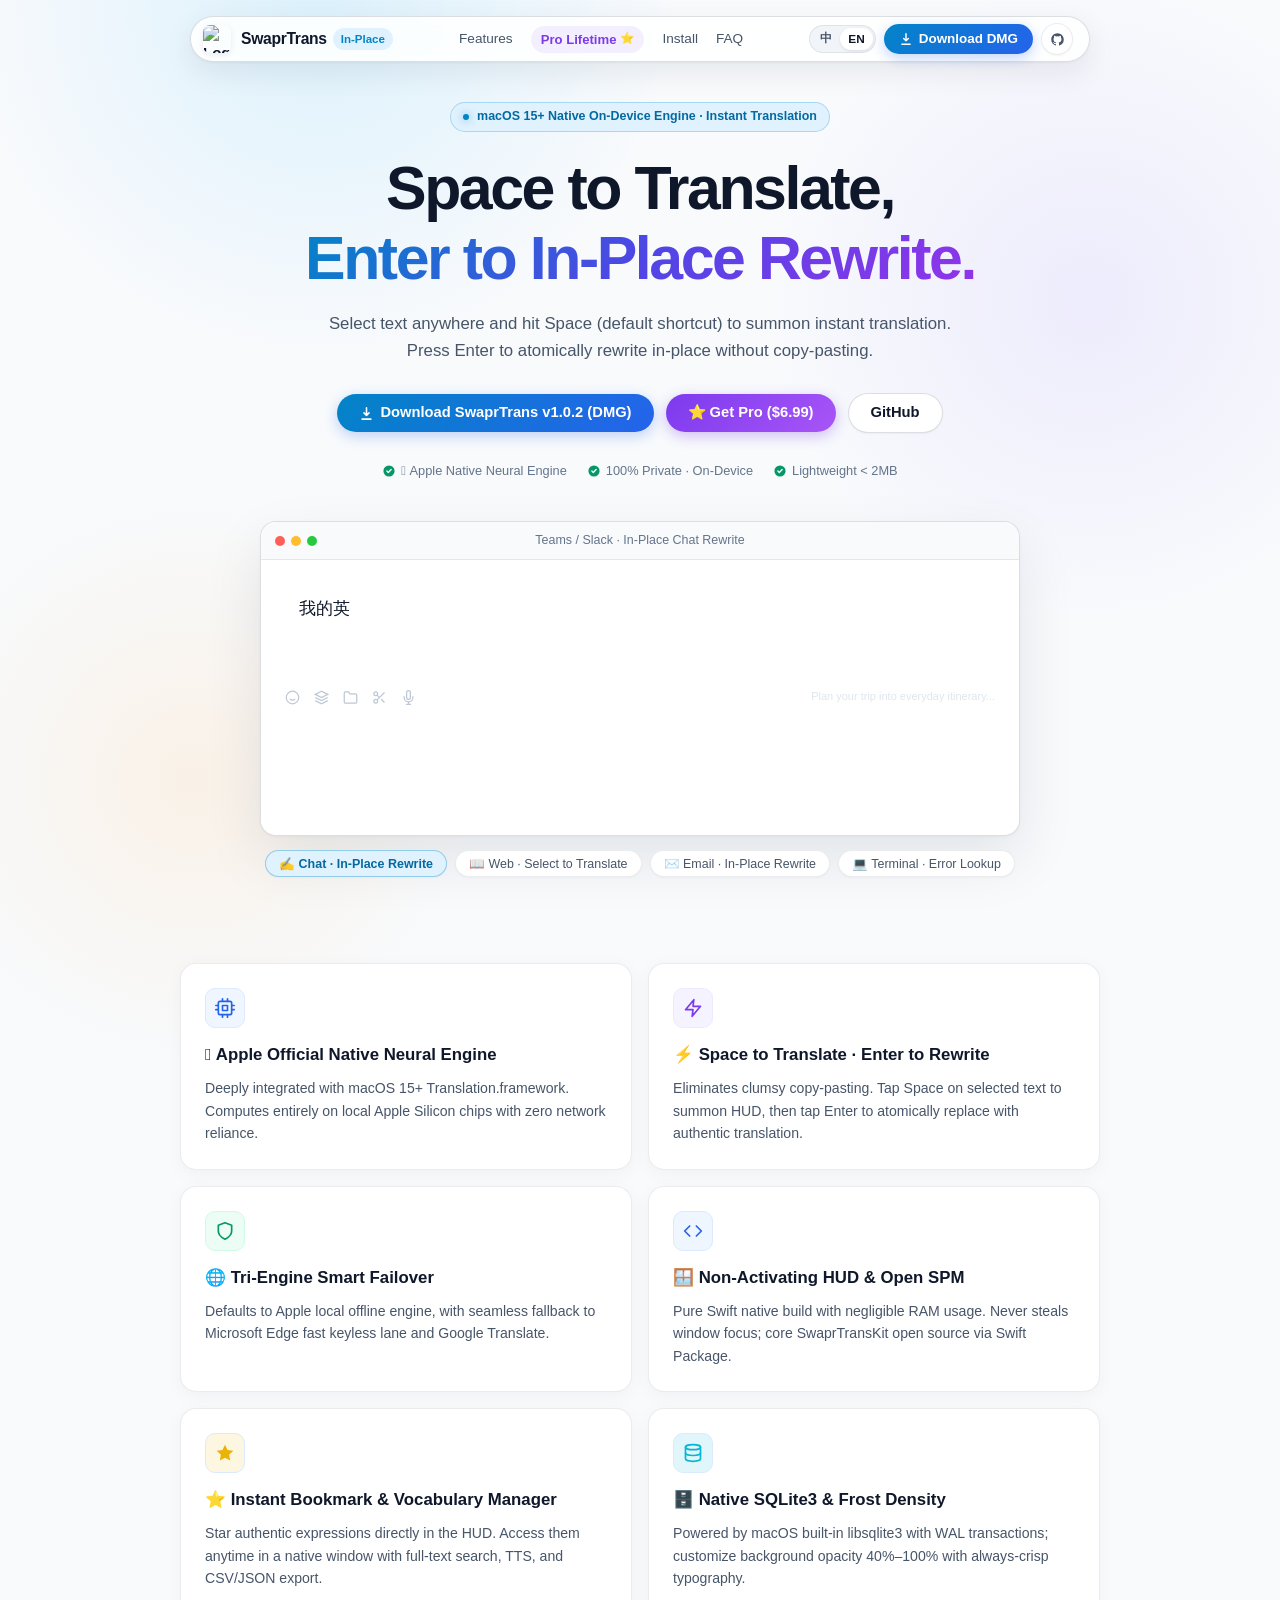
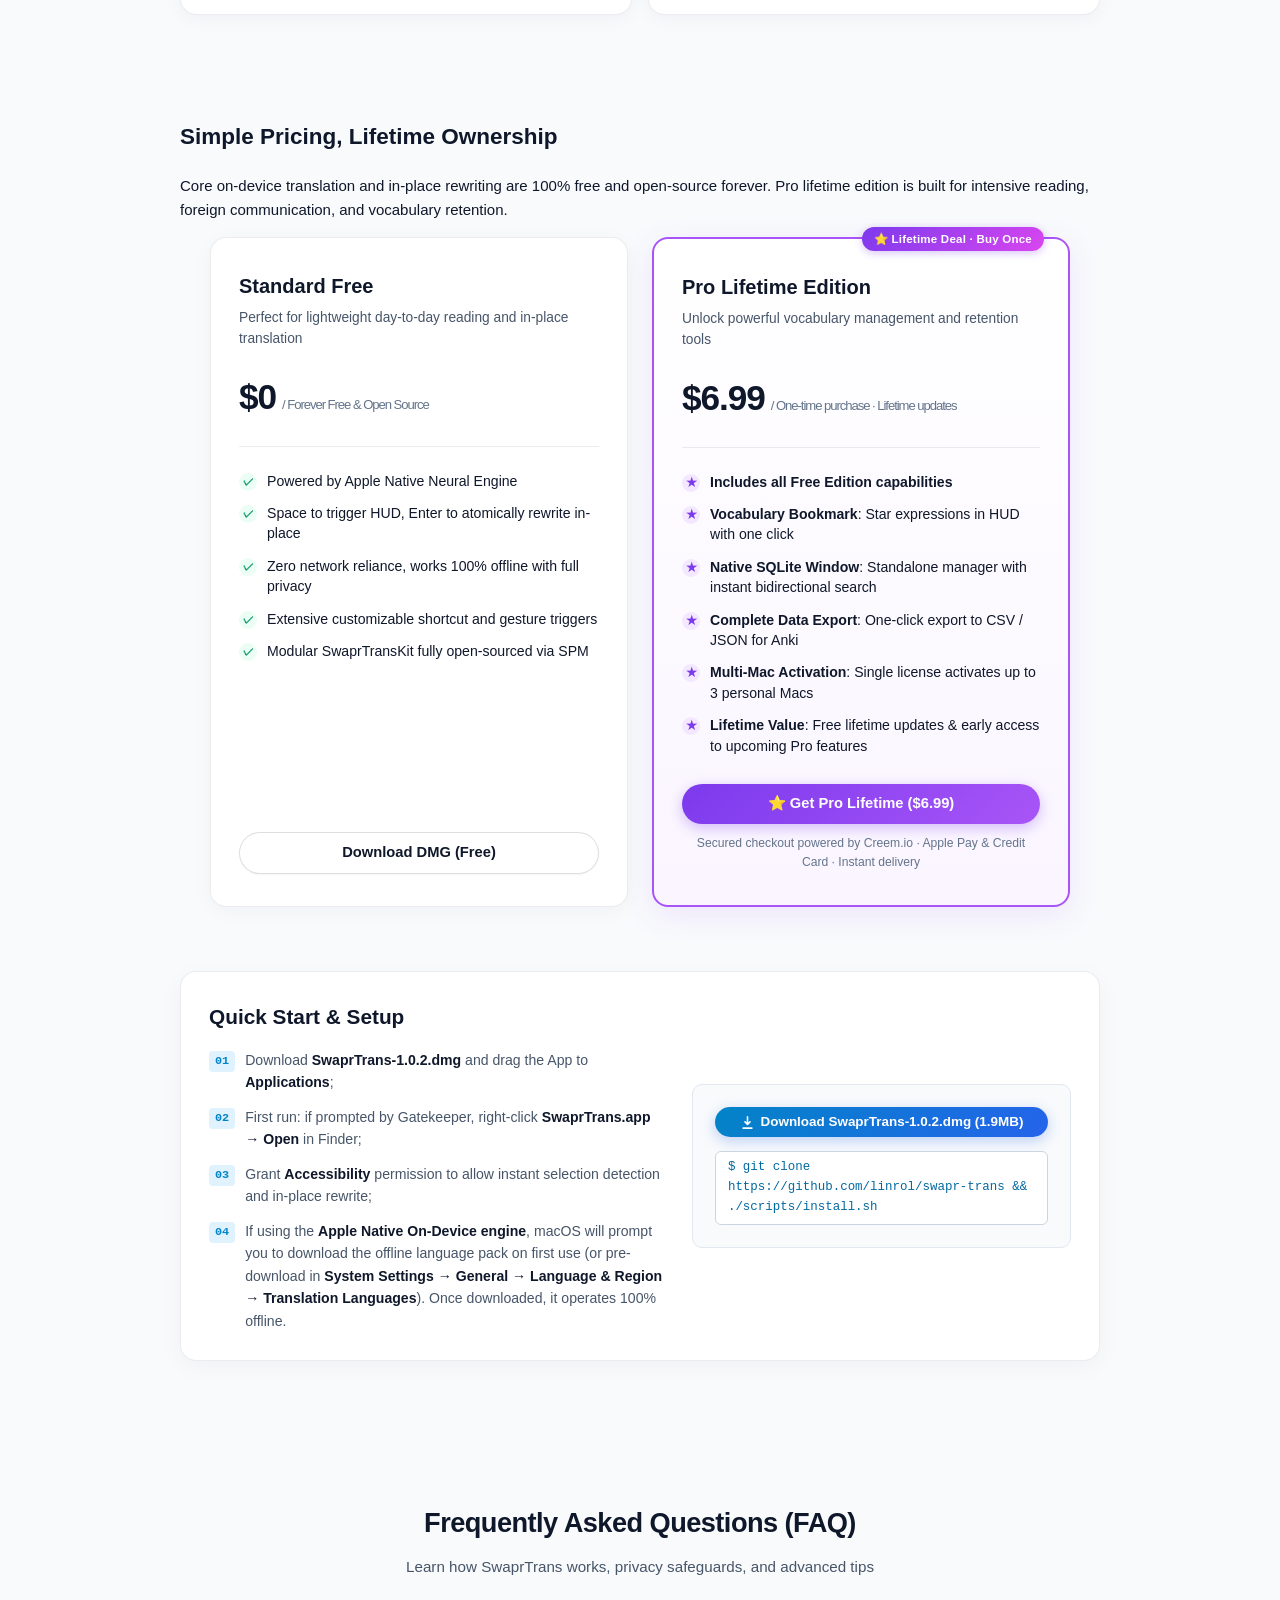
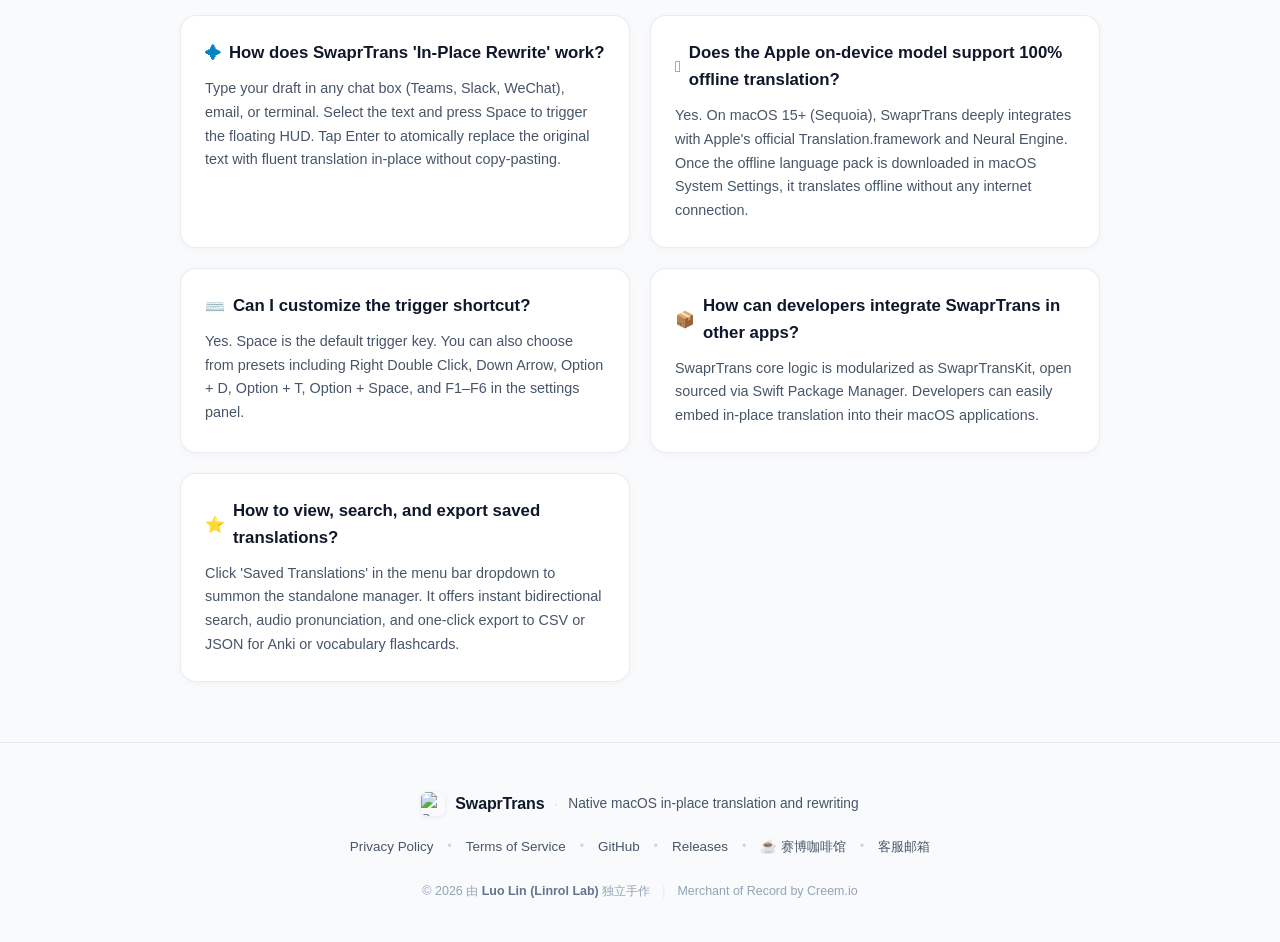
==== commit c383a774: "feat(ui): redesign footer into centered cohesive craft aligned strictly to 960px grid" ====
--- a/docs/index.html
+++ b/docs/index.html
@@ -49,7 +49,7 @@
     <meta name="theme-color" content="#f8fafc" />
     <link rel="icon" type="image/png" href="assets/favicon.png" />
     <link rel="apple-touch-icon" href="assets/app-icon.png" />
-    <link rel="stylesheet" href="styles.css?v=4.0" />
+    <link rel="stylesheet" href="styles.css?v=5.0" />
 
     <!-- Schema.org JSON-LD (SoftwareApplication + FAQPage) -->
     <script type="application/ld+json">
@@ -656,44 +656,42 @@
       </section>
     </main>
 
-    <!-- Scheme 3: Refined Two-Tier Minimalist Footer -->
+    <!-- Centered Cohesive Footer (Bob / Typora / Shottr Style) -->
     <footer class="site-footer">
-      <div class="container footer-container">
-        <!-- Tier 1: Brand & Key Navigation -->
-        <div class="footer-tier-primary">
-          <div class="footer-brand-lockup">
-            <img src="assets/app-icon.png" alt="SwaprTrans" class="footer-app-icon" />
-            <span class="footer-brand-title">SwaprTrans</span>
-            <span class="footer-brand-desc" data-i18n="footerText">· 极简原生瞬译与原地覆写</span>
-          </div>
-          <div class="footer-nav-links">
-            <a href="privacy.html" data-i18n="footerPrivacy">隐私政策</a>
-            <a href="terms.html" data-i18n="footerTerms">服务条款</a>
-            <a href="https://github.com/linrol/swapr-trans" target="_blank" rel="noopener noreferrer">GitHub</a>
-            <a href="https://github.com/linrol/swapr-trans/releases" target="_blank" rel="noopener noreferrer">Releases</a>
-          </div>
-        </div>
-
-        <!-- Tier 2: Operator Identity & Creem MoR Attribution -->
-        <div class="footer-tier-secondary">
-          <div class="footer-secondary-left">
-            <span>© 2026 由 <strong>Luo Lin (Linrol Lab)</strong> 独立手作</span>
-            <span>•</span>
-            <span>客服支持: <a href="mailto:linrolmail@gmail.com">linrolmail@gmail.com</a></span>
-          </div>
-          <div class="footer-secondary-right">
-            <span>Merchant of Record by Creem.io</span>
-          </div>
+      <div class="container footer-content">
+        <!-- Top: Logo + Brand + Description -->
+        <div class="footer-brand-center">
+          <img src="assets/app-icon.png" alt="SwaprTrans" class="footer-app-icon" />
+          <span class="footer-brand-title">SwaprTrans</span>
+          <span class="footer-brand-sep">·</span>
+          <span class="footer-brand-desc" data-i18n="footerText">macOS 极简原生瞬译与原地覆写工具</span>
+        </div>
+
+        <!-- Middle: Clean Nav Cluster -->
+        <div class="footer-nav-cluster">
+          <a href="privacy.html" data-i18n="footerPrivacy">隐私政策</a>
+          <span class="dot">•</span>
+          <a href="terms.html" data-i18n="footerTerms">服务条款</a>
+          <span class="dot">•</span>
+          <a href="https://github.com/linrol/swapr-trans" target="_blank" rel="noopener noreferrer">GitHub</a>
+          <span class="dot">•</span>
+          <a href="https://github.com/linrol/swapr-trans/releases" target="_blank" rel="noopener noreferrer">Releases</a>
+          <span class="dot">•</span>
+          <a href="/" target="_blank" rel="noopener noreferrer">☕ 赛博咖啡馆</a>
+          <span class="dot">•</span>
+          <a href="mailto:linrolmail@gmail.com">客服邮箱</a>
+        </div>
+
+        <!-- Bottom: Legal Attribution & Creem MoR -->
+        <div class="footer-legal-center">
+          <span>© 2026 由 <strong>Luo Lin (Linrol Lab)</strong> 独立手作</span>
+          <span class="sep">|</span>
+          <span>Merchant of Record by Creem.io</span>
         </div>
       </div>
     </footer>
 
-    <!-- 右下角常驻：穿透到开发者赛博咖啡馆 -->
-    <a href="/" target="_blank" class="cyber-cafe-portal" title="穿透到开发者主页 · 赛博手冲咖啡馆">
-      <span>☕</span> <span data-i18n="portalText">来吧台喝杯咖啡</span> <span>↗</span>
-    </a>
-
-    <script src="app.js?v=4.0"></script>
+    <script src="app.js?v=5.0"></script>
     <!-- Cloudflare Web Analytics --><script type='module' src='https://static.cloudflareinsights.com/beacon.min.js' data-cf-beacon='{"token": "860d07b4a6254a209fe47aec28f9cf0a"}'></script><!-- End Cloudflare Web Analytics -->
   </body>
 </html>
--- a/docs/styles.css
+++ b/docs/styles.css
@@ -880,65 +880,65 @@
 }
 
 /* ==========================================================================
-   Scheme 3: Zed / TablePlus Style Refined Two-Tier Minimalist Footer
+   Centered Cohesive Footer (Bob / Typora / Shottr Style)
    ========================================================================== */
 .site-footer {
   border-top: 1px solid #e2e8f0;
-  padding: 32px 0 28px;
-  background: #ffffff;
+  padding: 48px 0 40px;
+  background: transparent;
   color: #64748b;
-  font-size: 0.84rem;
-}
-
-.footer-container {
-  max-width: 1140px;
-  margin: 0 auto;
-  padding: 0 24px;
+  font-size: 0.85rem;
+}
+
+.footer-content {
   display: flex;
   flex-direction: column;
+  align-items: center;
+  text-align: center;
   gap: 16px;
 }
 
-/* Tier 1: Primary Brand & Action Links */
-.footer-tier-primary {
-  display: flex;
-  align-items: center;
-  justify-content: space-between;
-  gap: 20px;
-}
-
-.footer-brand-lockup {
-  display: flex;
+/* Brand Row */
+.footer-brand-center {
+  display: inline-flex;
   align-items: center;
   gap: 10px;
 }
 
 .footer-app-icon {
-  width: 22px;
-  height: 22px;
+  width: 24px;
+  height: 24px;
   border-radius: 6px;
   box-shadow: 0 1px 4px rgba(0, 0, 0, 0.08);
 }
 
 .footer-brand-title {
-  font-size: 0.95rem;
+  font-size: 1rem;
   font-weight: 700;
   color: #0f172a;
   letter-spacing: -0.01em;
 }
 
+.footer-brand-sep {
+  color: #cbd5e1;
+}
+
 .footer-brand-desc {
-  font-size: 0.84rem;
-  color: #64748b;
-}
-
-.footer-nav-links {
-  display: flex;
-  align-items: center;
-  gap: 20px;
-}
-
-.footer-nav-links a {
+  font-size: 0.86rem;
+  color: #475569;
+}
+
+/* Nav Links Cluster */
+.footer-nav-cluster {
+  display: flex;
+  align-items: center;
+  justify-content: center;
+  gap: 14px;
+  flex-wrap: wrap;
+  padding: 4px 0;
+}
+
+.footer-nav-cluster a {
   color: #475569;
   text-decoration: none;
   font-size: 0.84rem;
@@ -946,58 +946,33 @@
   transition: color 150ms var(--ease, ease);
 }
 
-.footer-nav-links a:hover {
-  color: #0f172a;
-}
-
-/* Tier 2: Secondary Legal & Operator Attribution */
-.footer-tier-secondary {
-  display: flex;
-  align-items: center;
-  justify-content: space-between;
-  gap: 20px;
+.footer-nav-cluster a:hover {
+  color: #0f172a;
+  text-decoration: underline;
+}
+
+.footer-nav-cluster .dot {
+  color: #cbd5e1;
+  font-size: 0.75rem;
+}
+
+/* Bottom Legal Row */
+.footer-legal-center {
+  display: inline-flex;
+  align-items: center;
+  gap: 12px;
   font-size: 0.78rem;
   color: #94a3b8;
-  padding-top: 14px;
-  border-top: 1px solid #f1f5f9;
-}
-
-.footer-secondary-left {
-  display: flex;
-  align-items: center;
-  gap: 10px;
-  flex-wrap: wrap;
-}
-
-.footer-secondary-left strong {
-  color: #475569;
+  margin-top: 4px;
+}
+
+.footer-legal-center strong {
+  color: #64748b;
   font-weight: 600;
 }
 
-.footer-secondary-left a {
-  color: #2563eb;
-  text-decoration: none;
-}
-
-.footer-secondary-left a:hover {
-  text-decoration: underline;
-}
-
-.footer-secondary-right {
-  color: #94a3b8;
-}
-
-@media (max-width: 820px) {
-  .footer-tier-primary {
-    flex-direction: column;
-    align-items: flex-start;
-    gap: 14px;
-  }
-  .footer-tier-secondary {
-    flex-direction: column;
-    align-items: flex-start;
-    gap: 8px;
-  }
+.footer-legal-center .sep {
+  color: #e2e8f0;
 }
 
 .footer-mor-note {
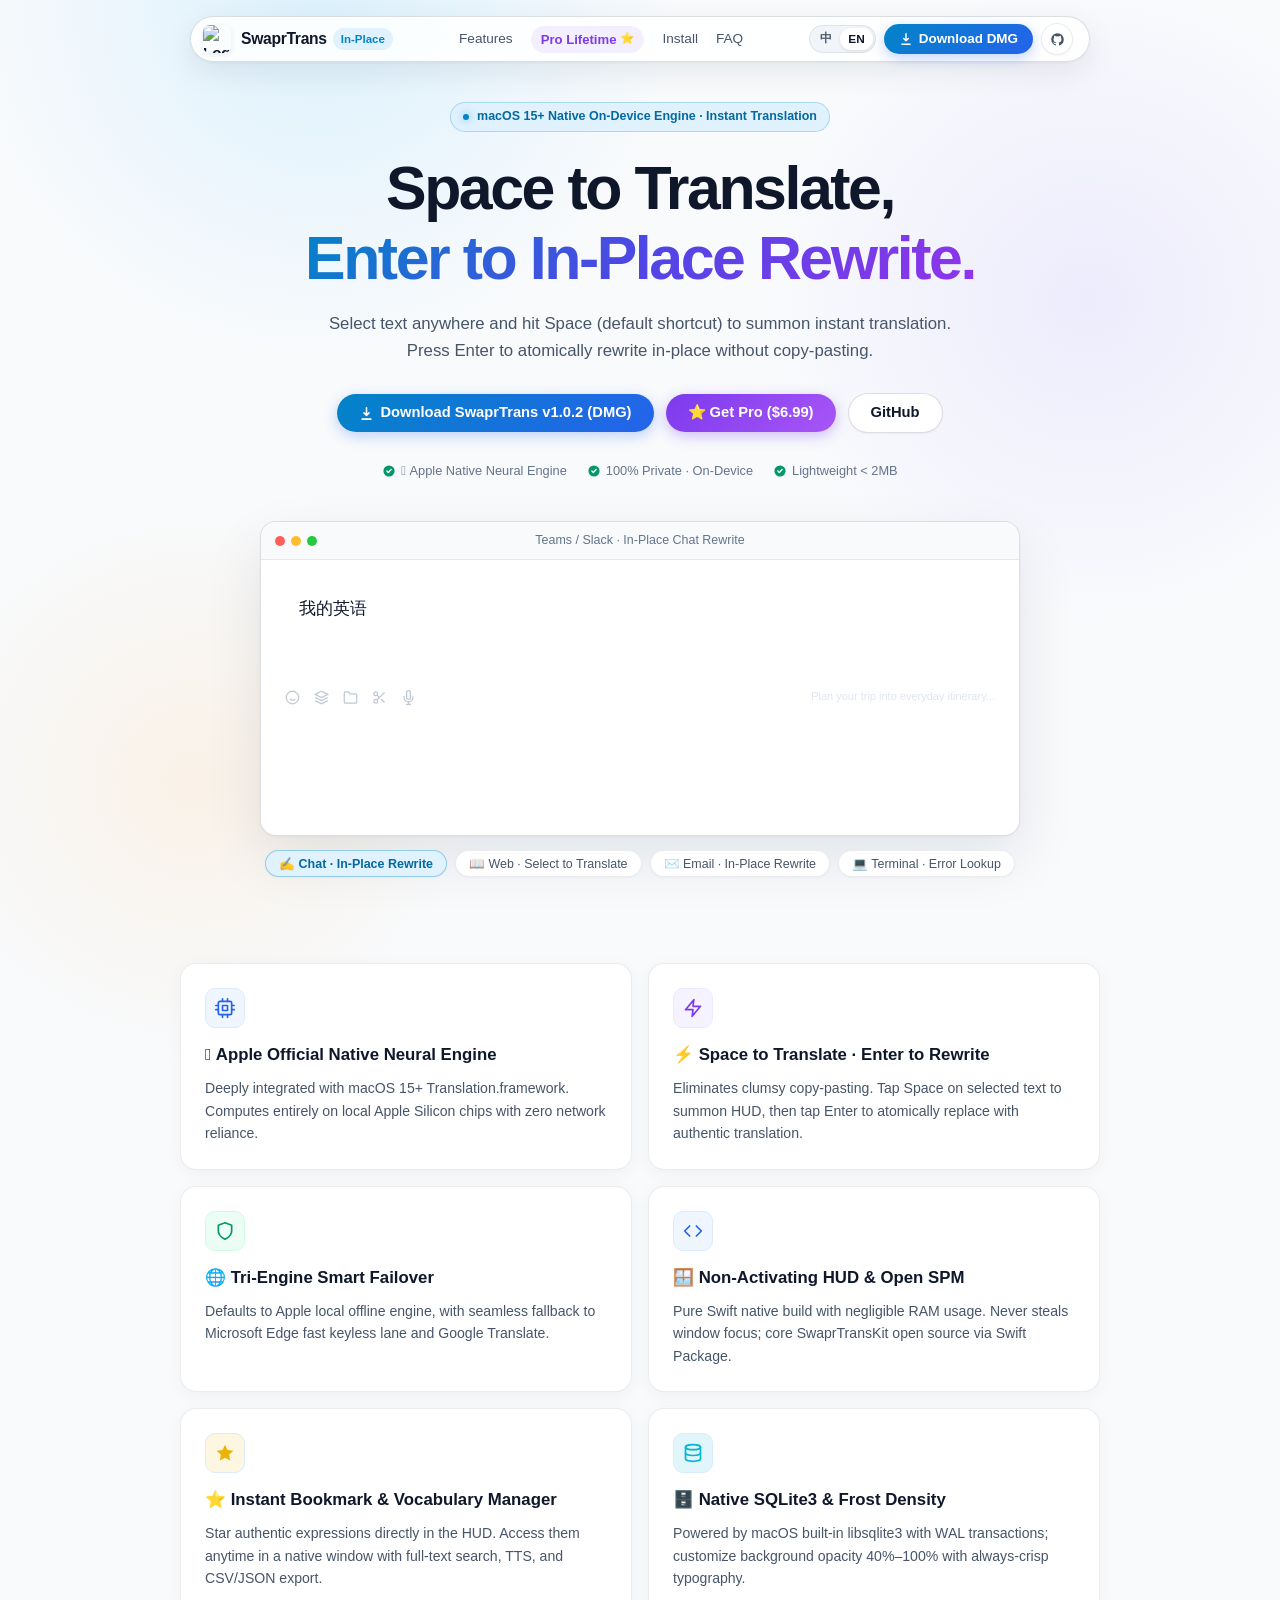
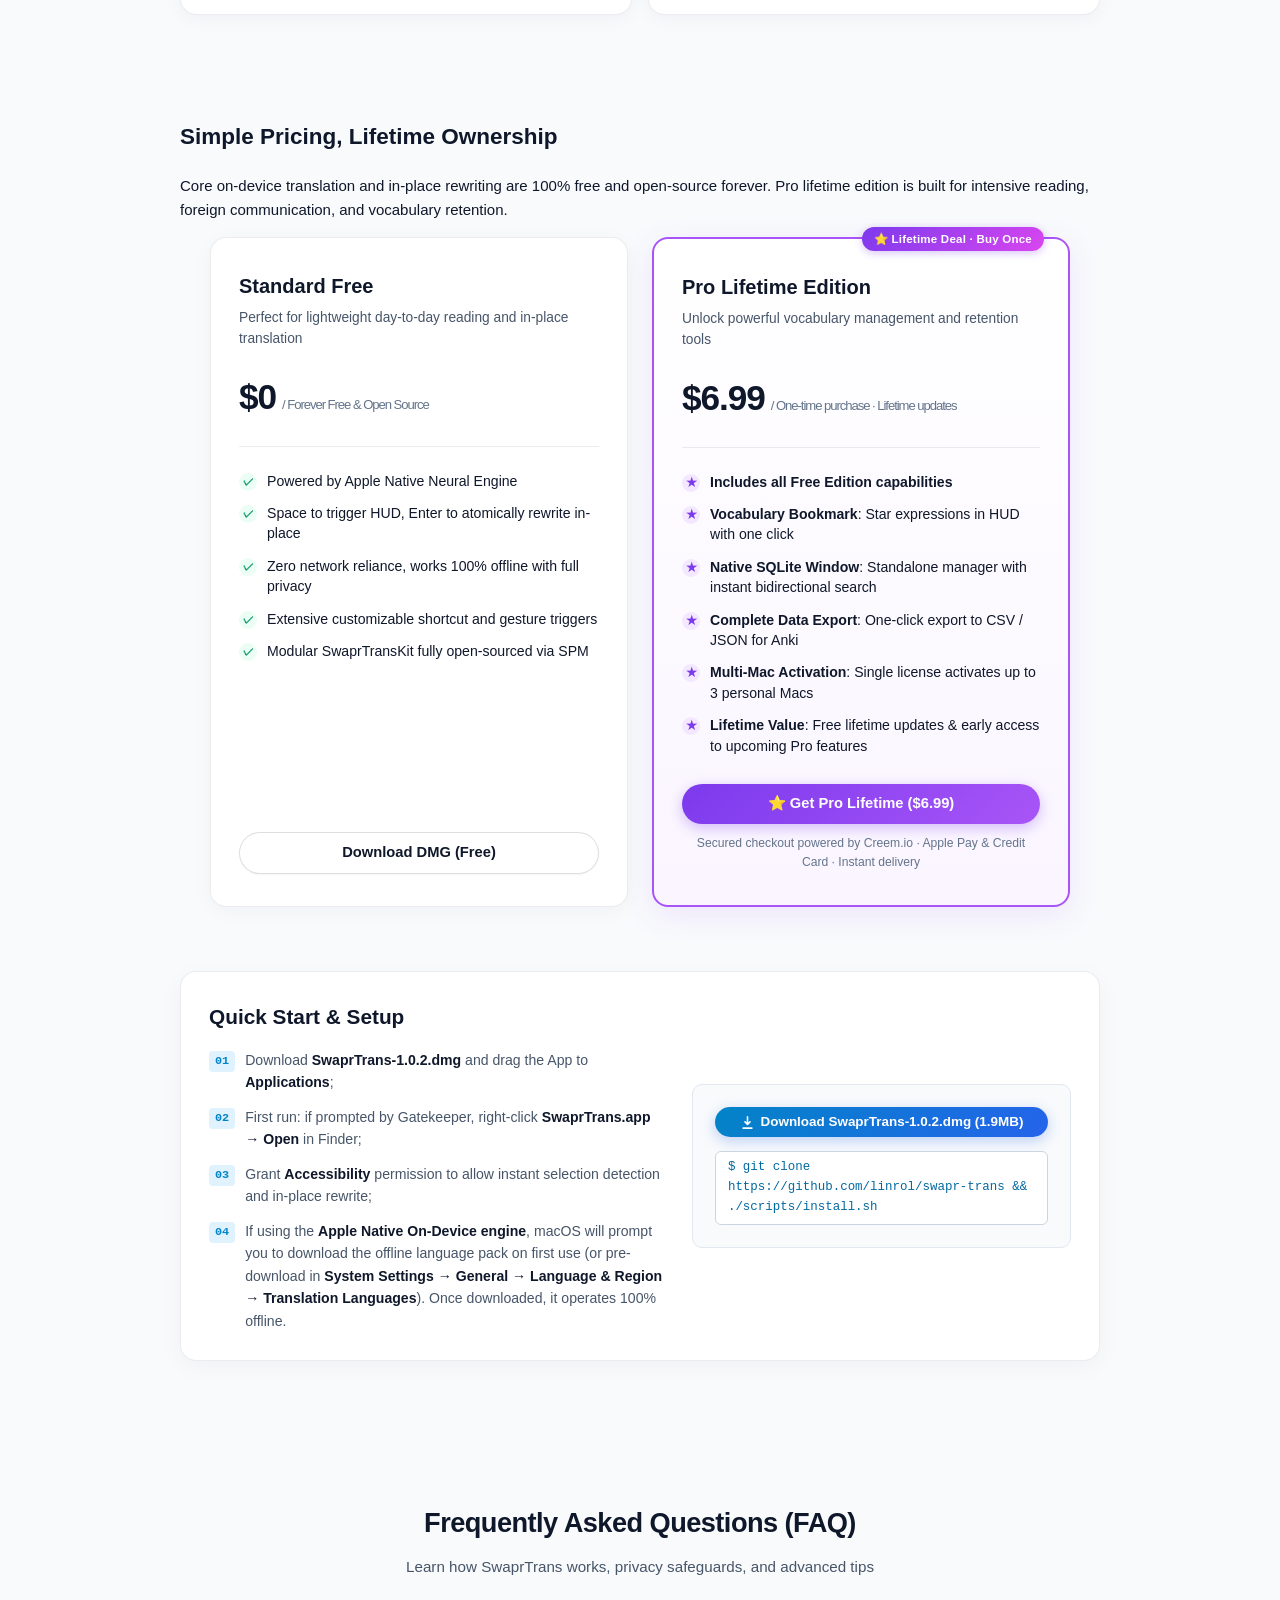
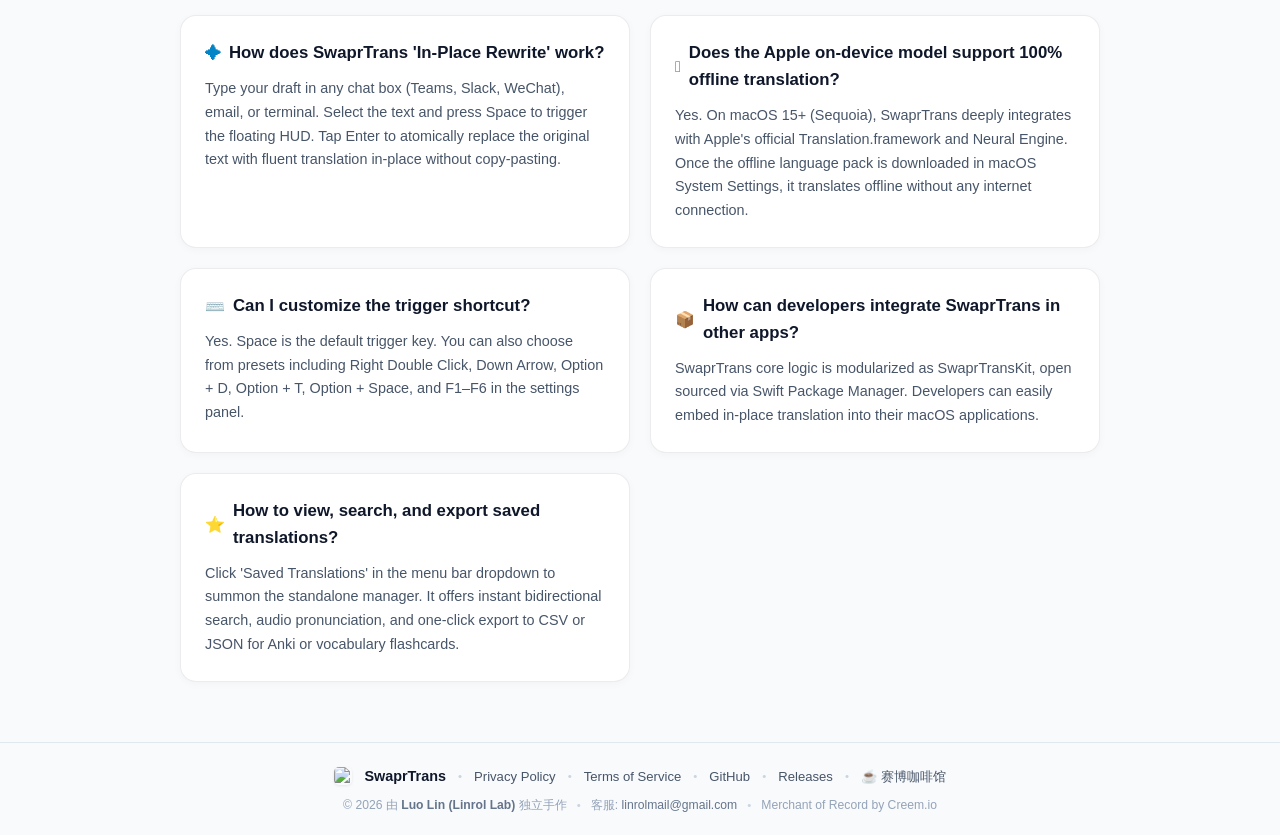
==== commit 459e99fc: "style(docs): compress footer into ultra-compact 2-line layout with reduced padding" ====
--- a/docs/index.html
+++ b/docs/index.html
@@ -49,7 +49,7 @@
     <meta name="theme-color" content="#f8fafc" />
     <link rel="icon" type="image/png" href="assets/favicon.png" />
     <link rel="apple-touch-icon" href="assets/app-icon.png" />
-    <link rel="stylesheet" href="styles.css?v=5.0" />
+    <link rel="stylesheet" href="styles.css?v=6.0" />
 
     <!-- Schema.org JSON-LD (SoftwareApplication + FAQPage) -->
     <script type="application/ld+json">
@@ -656,42 +656,37 @@
       </section>
     </main>
 
-    <!-- Centered Cohesive Footer (Bob / Typora / Shottr Style) -->
+    <!-- Compact Centered Footer (Ultra-Clean 2-Line) -->
     <footer class="site-footer">
       <div class="container footer-content">
-        <!-- Top: Logo + Brand + Description -->
-        <div class="footer-brand-center">
-          <img src="assets/app-icon.png" alt="SwaprTrans" class="footer-app-icon" />
+        <!-- Line 1: Mini App Icon + Brand + Links -->
+        <div class="footer-line-primary">
+          <img src="assets/app-icon.png" alt="SwaprTrans" class="footer-mini-icon" />
           <span class="footer-brand-title">SwaprTrans</span>
-          <span class="footer-brand-sep">·</span>
-          <span class="footer-brand-desc" data-i18n="footerText">macOS 极简原生瞬译与原地覆写工具</span>
-        </div>
-
-        <!-- Middle: Clean Nav Cluster -->
-        <div class="footer-nav-cluster">
+          <span class="footer-dot">•</span>
           <a href="privacy.html" data-i18n="footerPrivacy">隐私政策</a>
-          <span class="dot">•</span>
+          <span class="footer-dot">•</span>
           <a href="terms.html" data-i18n="footerTerms">服务条款</a>
-          <span class="dot">•</span>
+          <span class="footer-dot">•</span>
           <a href="https://github.com/linrol/swapr-trans" target="_blank" rel="noopener noreferrer">GitHub</a>
-          <span class="dot">•</span>
+          <span class="footer-dot">•</span>
           <a href="https://github.com/linrol/swapr-trans/releases" target="_blank" rel="noopener noreferrer">Releases</a>
-          <span class="dot">•</span>
+          <span class="footer-dot">•</span>
           <a href="/" target="_blank" rel="noopener noreferrer">☕ 赛博咖啡馆</a>
-          <span class="dot">•</span>
-          <a href="mailto:linrolmail@gmail.com">客服邮箱</a>
-        </div>
-
-        <!-- Bottom: Legal Attribution & Creem MoR -->
-        <div class="footer-legal-center">
+        </div>
+
+        <!-- Line 2: Subtle Attribution & Creem MoR -->
+        <div class="footer-line-secondary">
           <span>© 2026 由 <strong>Luo Lin (Linrol Lab)</strong> 独立手作</span>
-          <span class="sep">|</span>
+          <span class="footer-dot">•</span>
+          <span>客服: <a href="mailto:linrolmail@gmail.com">linrolmail@gmail.com</a></span>
+          <span class="footer-dot">•</span>
           <span>Merchant of Record by Creem.io</span>
         </div>
       </div>
     </footer>
 
-    <script src="app.js?v=5.0"></script>
+    <script src="app.js?v=6.0"></script>
     <!-- Cloudflare Web Analytics --><script type='module' src='https://static.cloudflareinsights.com/beacon.min.js' data-cf-beacon='{"token": "860d07b4a6254a209fe47aec28f9cf0a"}'></script><!-- End Cloudflare Web Analytics -->
   </body>
 </html>
--- a/docs/styles.css
+++ b/docs/styles.css
@@ -880,14 +880,14 @@
 }
 
 /* ==========================================================================
-   Centered Cohesive Footer (Bob / Typora / Shottr Style)
+   Compact Centered Footer (Ultra-Clean 2-Line)
    ========================================================================== */
 .site-footer {
   border-top: 1px solid #e2e8f0;
-  padding: 48px 0 40px;
+  padding: 22px 0 20px;
   background: transparent;
   color: #64748b;
-  font-size: 0.85rem;
+  font-size: 0.82rem;
 }
 
 .footer-content {
@@ -895,84 +895,73 @@
   flex-direction: column;
   align-items: center;
   text-align: center;
-  gap: 16px;
-}
-
-/* Brand Row */
-.footer-brand-center {
-  display: inline-flex;
-  align-items: center;
-  gap: 10px;
-}
-
-.footer-app-icon {
-  width: 24px;
-  height: 24px;
-  border-radius: 6px;
-  box-shadow: 0 1px 4px rgba(0, 0, 0, 0.08);
+  gap: 8px;
+}
+
+/* Line 1: Brand & Key Links */
+.footer-line-primary {
+  display: flex;
+  align-items: center;
+  justify-content: center;
+  gap: 12px;
+  flex-wrap: wrap;
+}
+
+.footer-mini-icon {
+  width: 18px;
+  height: 18px;
+  border-radius: 5px;
+  box-shadow: 0 1px 3px rgba(0, 0, 0, 0.08);
 }
 
 .footer-brand-title {
-  font-size: 1rem;
+  font-size: 0.9rem;
   font-weight: 700;
   color: #0f172a;
-  letter-spacing: -0.01em;
-}
-
-.footer-brand-sep {
-  color: #cbd5e1;
-}
-
-.footer-brand-desc {
-  font-size: 0.86rem;
-  color: #475569;
-}
-
-/* Nav Links Cluster */
-.footer-nav-cluster {
-  display: flex;
-  align-items: center;
-  justify-content: center;
-  gap: 14px;
-  flex-wrap: wrap;
-  padding: 4px 0;
-}
-
-.footer-nav-cluster a {
+}
+
+.footer-line-primary a {
   color: #475569;
   text-decoration: none;
-  font-size: 0.84rem;
+  font-size: 0.82rem;
   font-weight: 500;
   transition: color 150ms var(--ease, ease);
 }
 
-.footer-nav-cluster a:hover {
+.footer-line-primary a:hover {
   color: #0f172a;
   text-decoration: underline;
 }
 
-.footer-nav-cluster .dot {
+.footer-dot {
   color: #cbd5e1;
-  font-size: 0.75rem;
-}
-
-/* Bottom Legal Row */
-.footer-legal-center {
-  display: inline-flex;
-  align-items: center;
-  gap: 12px;
-  font-size: 0.78rem;
+  font-size: 0.72rem;
+}
+
+/* Line 2: Subtle Legal & Attribution */
+.footer-line-secondary {
+  display: flex;
+  align-items: center;
+  justify-content: center;
+  gap: 10px;
+  font-size: 0.76rem;
   color: #94a3b8;
-  margin-top: 4px;
-}
-
-.footer-legal-center strong {
+  flex-wrap: wrap;
+}
+
+.footer-line-secondary strong {
   color: #64748b;
   font-weight: 600;
 }
 
-.footer-legal-center .sep {
-  color: #e2e8f0;
+.footer-line-secondary a {
+  color: #64748b;
+  text-decoration: none;
+}
+
+.footer-line-secondary a:hover {
+  color: #2563eb;
+  text-decoration: underline;
 }
 
 .footer-mor-note {
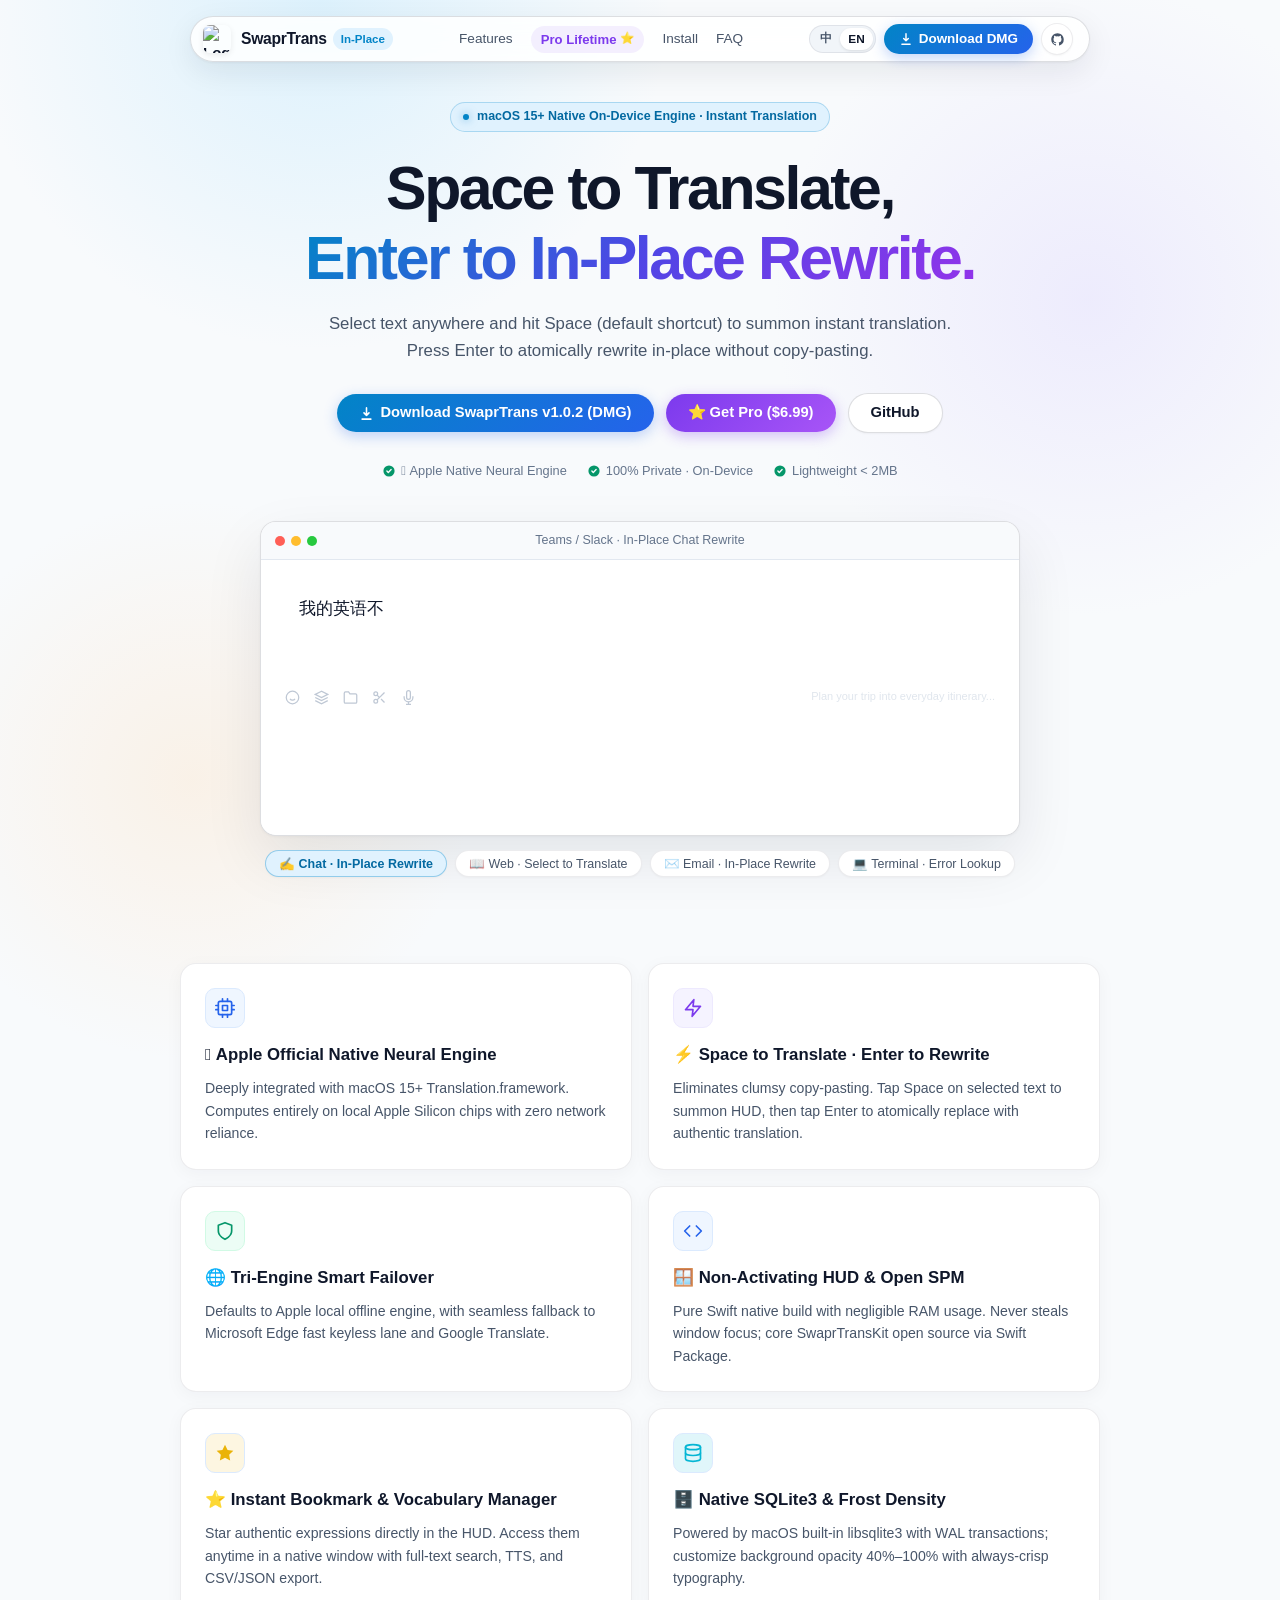
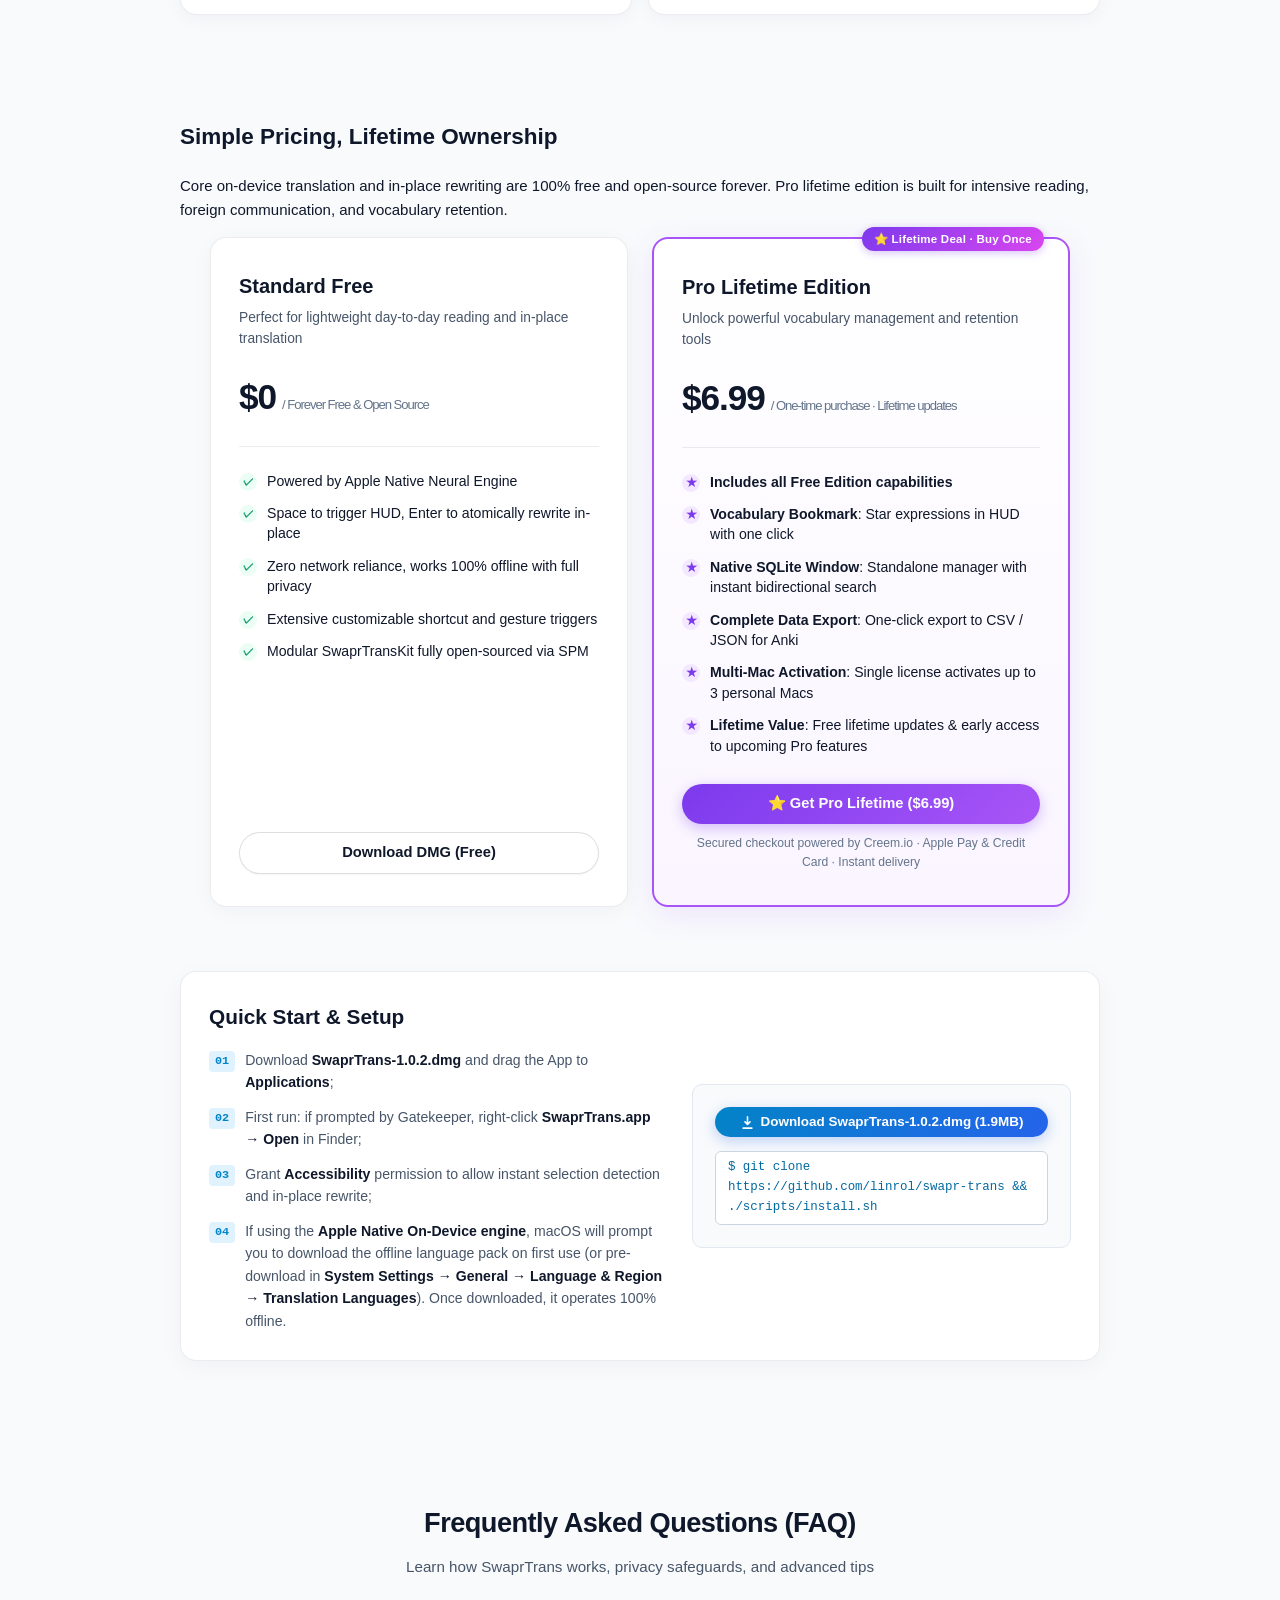
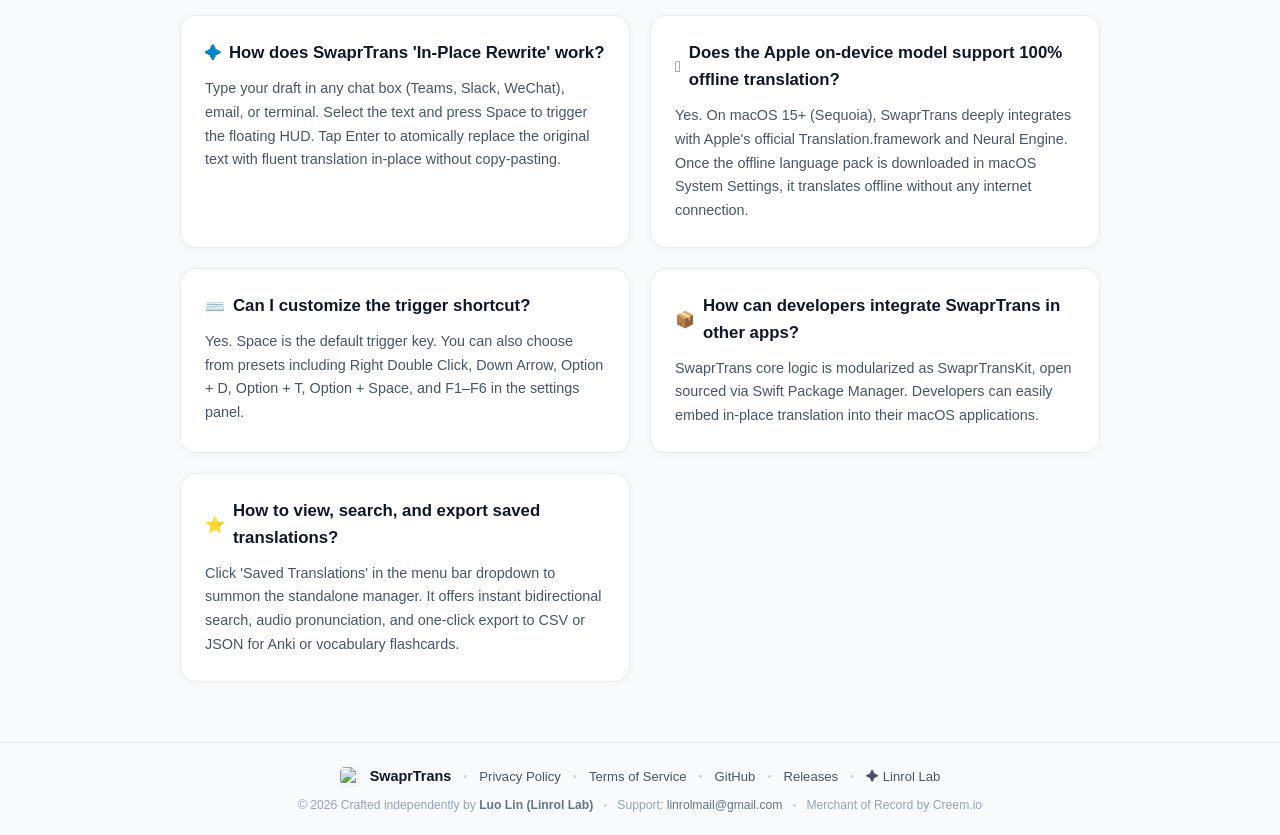
==== commit 47081981: "Update footer portal link to Linrol Lab and fix EN i18n" ====
--- a/docs/index.html
+++ b/docs/index.html
@@ -672,21 +672,21 @@
           <span class="footer-dot">•</span>
           <a href="https://github.com/linrol/swapr-trans/releases" target="_blank" rel="noopener noreferrer">Releases</a>
           <span class="footer-dot">•</span>
-          <a href="/" target="_blank" rel="noopener noreferrer">☕ 赛博咖啡馆</a>
+          <a href="/" target="_blank" rel="noopener noreferrer" data-i18n="footerLab">✦ Linrol Lab</a>
         </div>
 
         <!-- Line 2: Subtle Attribution & Creem MoR -->
         <div class="footer-line-secondary">
-          <span>© 2026 由 <strong>Luo Lin (Linrol Lab)</strong> 独立手作</span>
+          <span data-i18n="footerCrafted" data-html="true">© 2026 由 <strong>Luo Lin (Linrol Lab)</strong> 独立手作</span>
           <span class="footer-dot">•</span>
-          <span>客服: <a href="mailto:linrolmail@gmail.com">linrolmail@gmail.com</a></span>
+          <span data-i18n="footerSupport" data-html="true">客服: <a href="mailto:linrolmail@gmail.com">linrolmail@gmail.com</a></span>
           <span class="footer-dot">•</span>
           <span>Merchant of Record by Creem.io</span>
         </div>
       </div>
     </footer>
 
-    <script src="app.js?v=6.0"></script>
+    <script src="app.js?v=7.0"></script>
     <!-- Cloudflare Web Analytics --><script type='module' src='https://static.cloudflareinsights.com/beacon.min.js' data-cf-beacon='{"token": "860d07b4a6254a209fe47aec28f9cf0a"}'></script><!-- End Cloudflare Web Analytics -->
   </body>
 </html>
